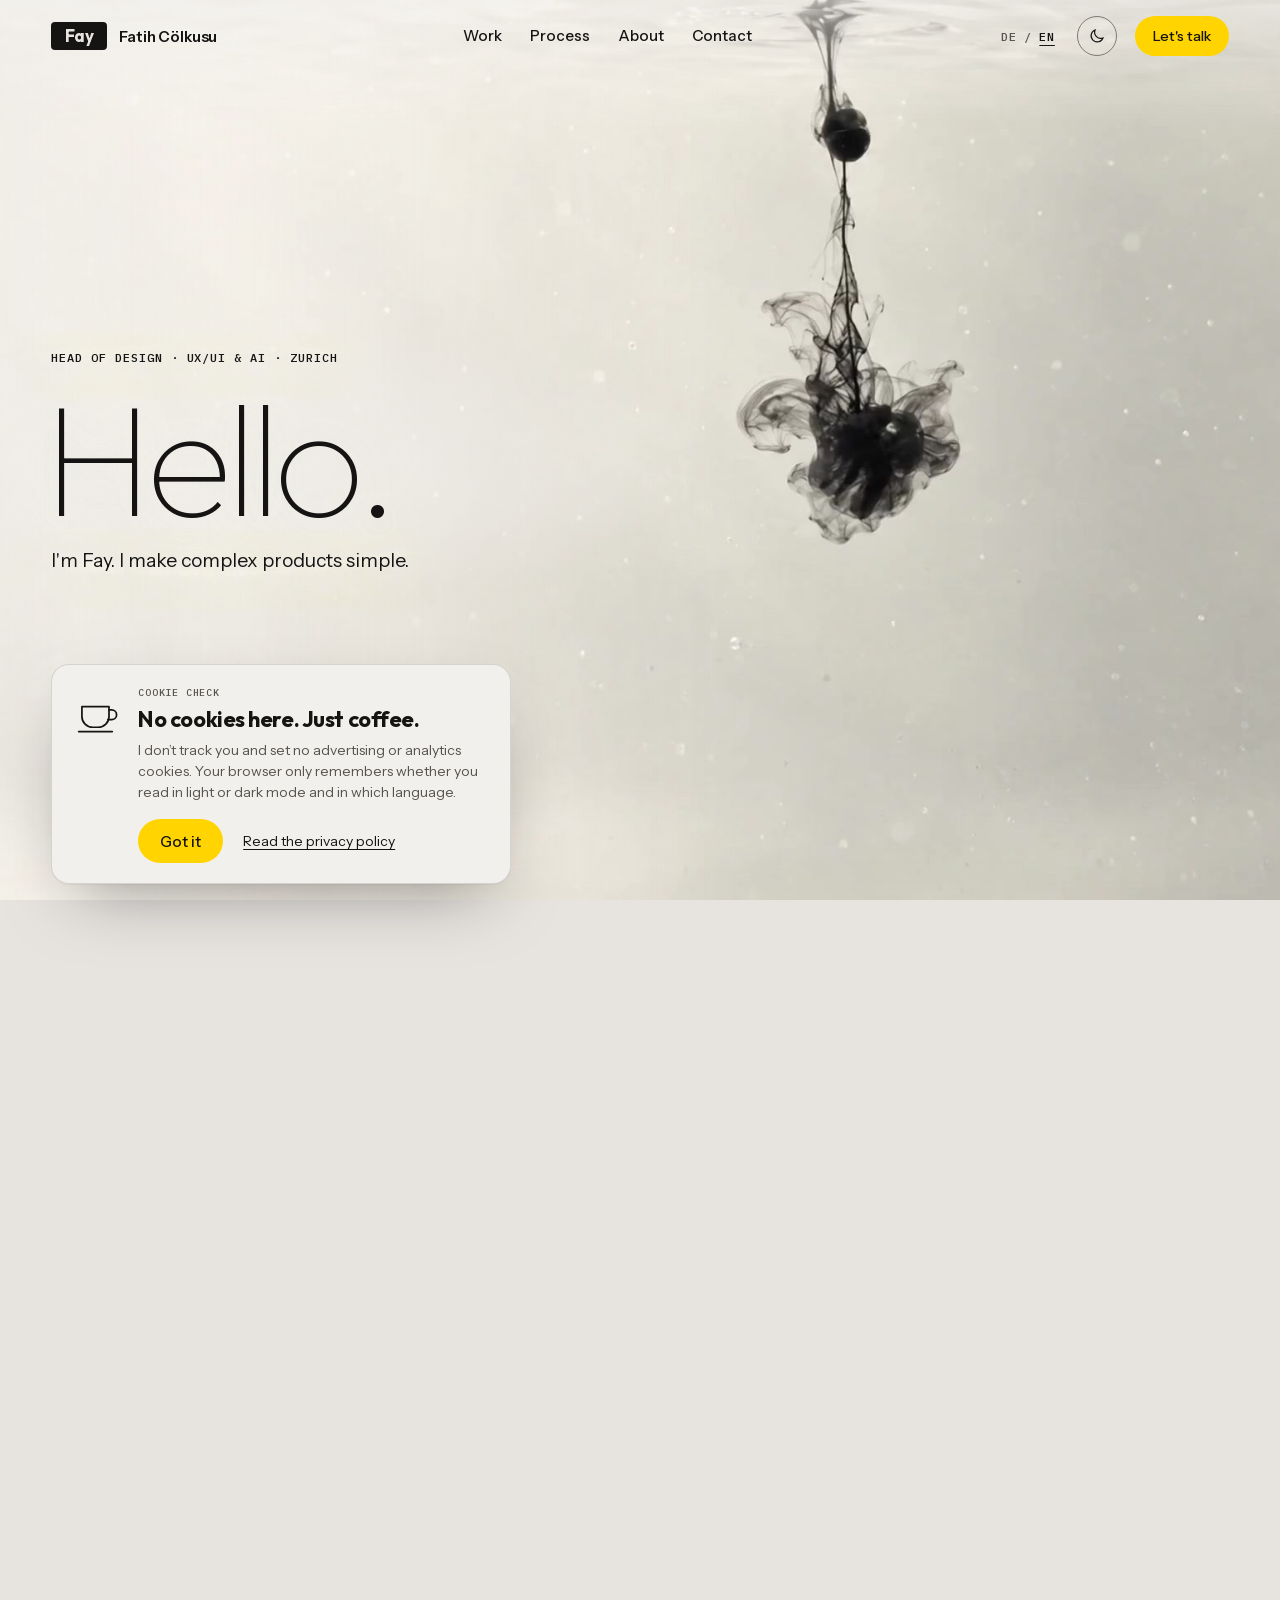
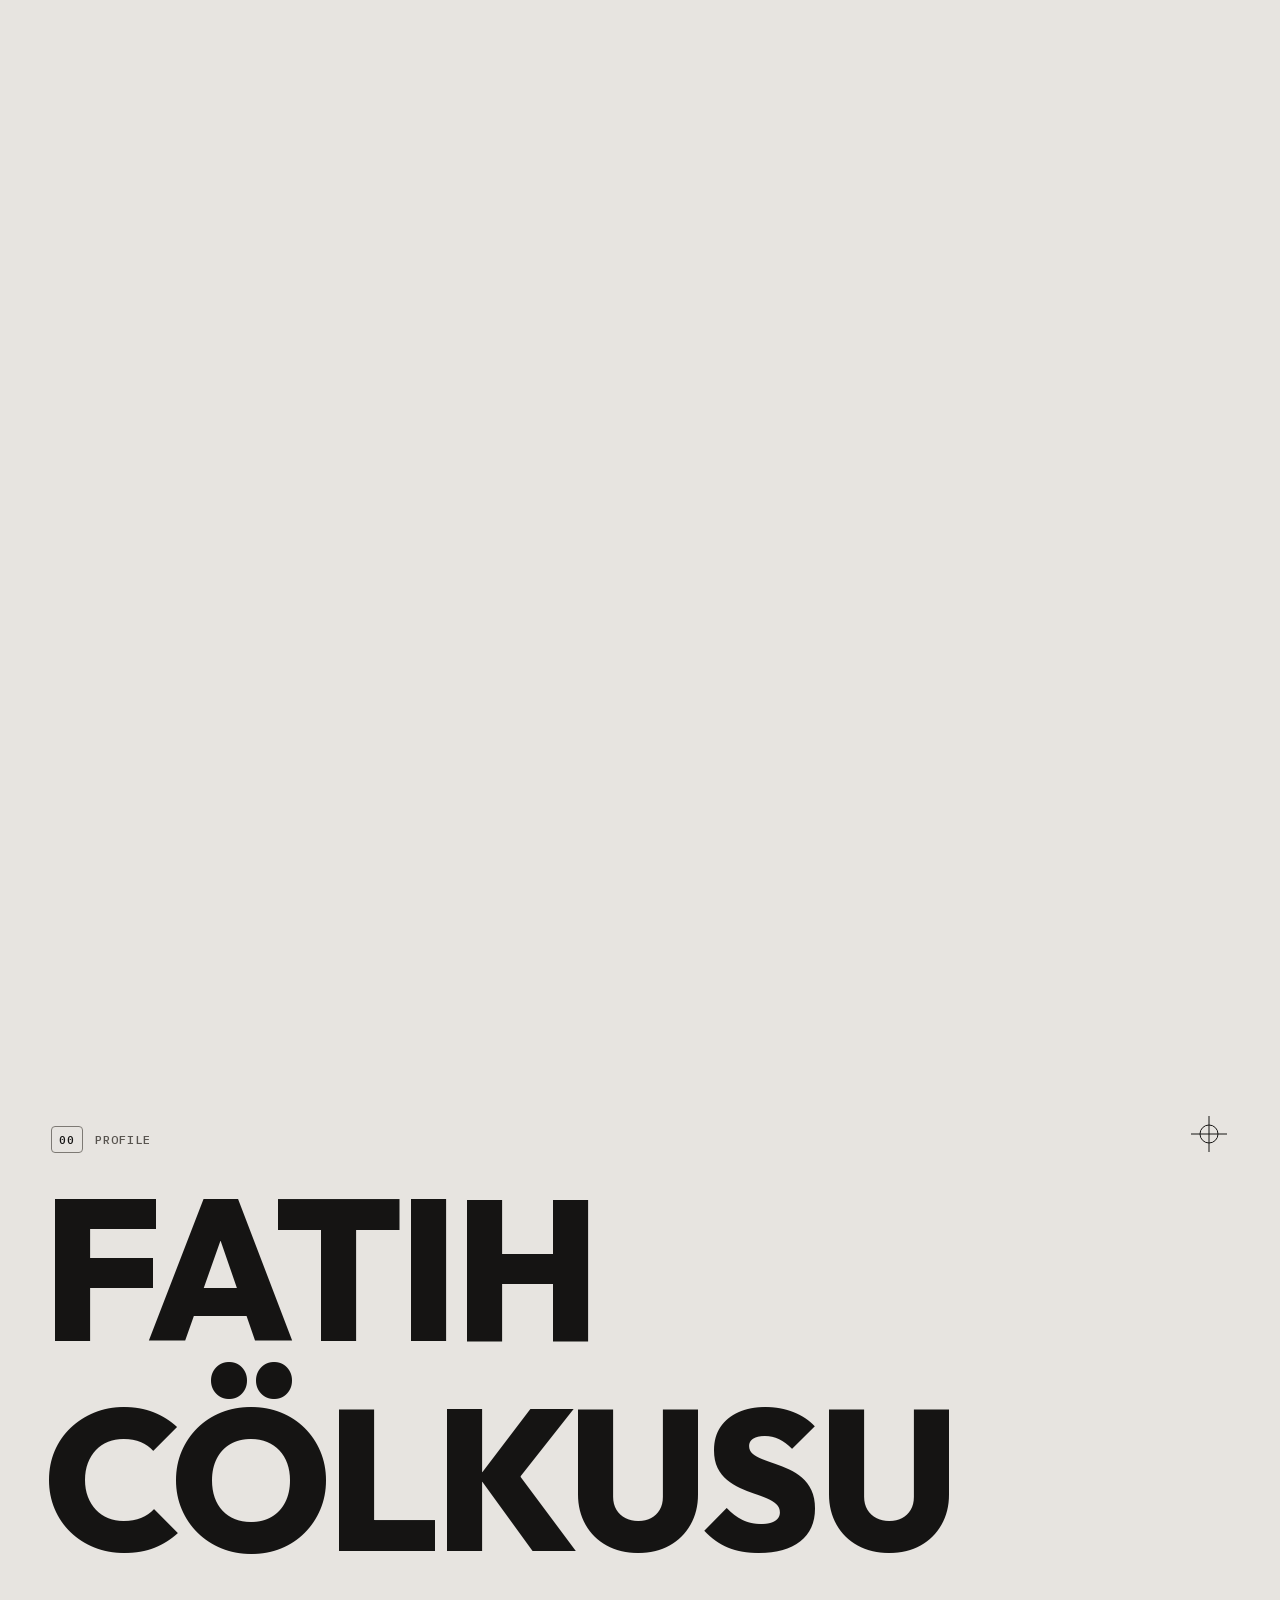
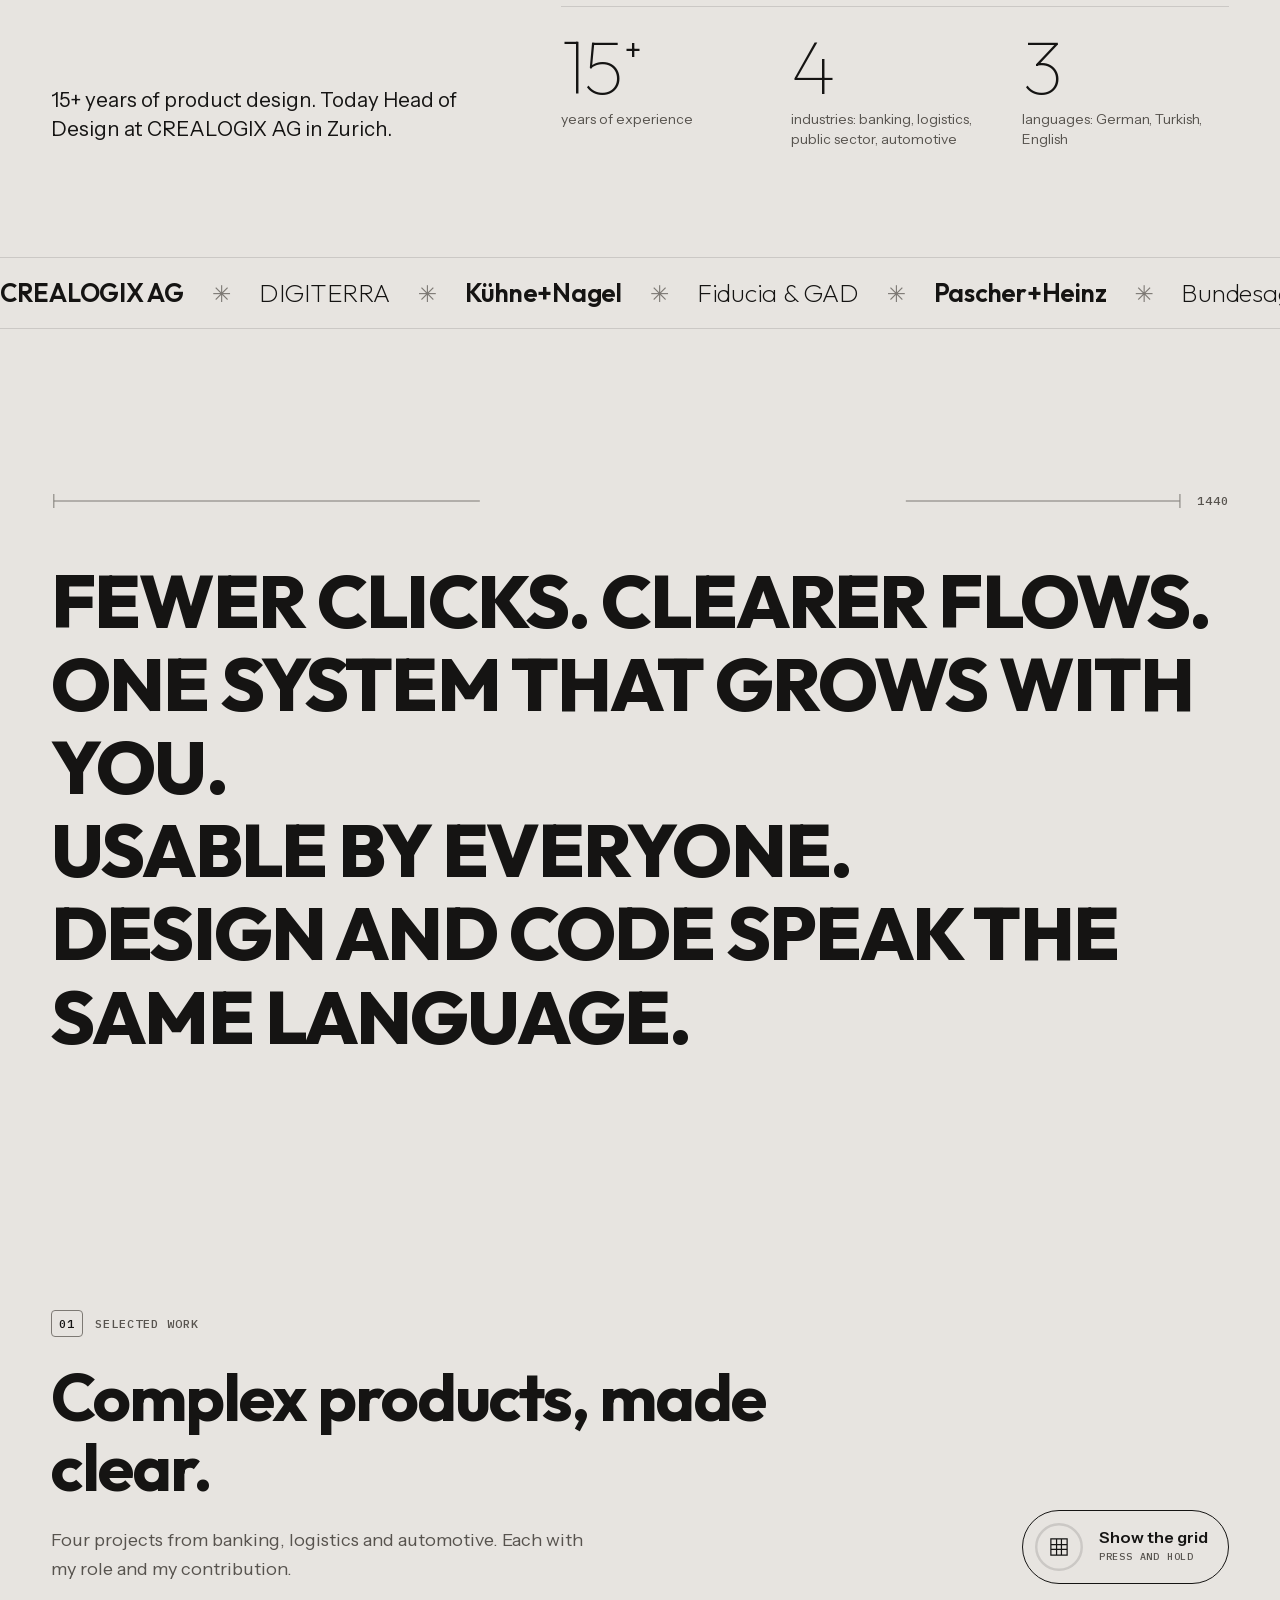
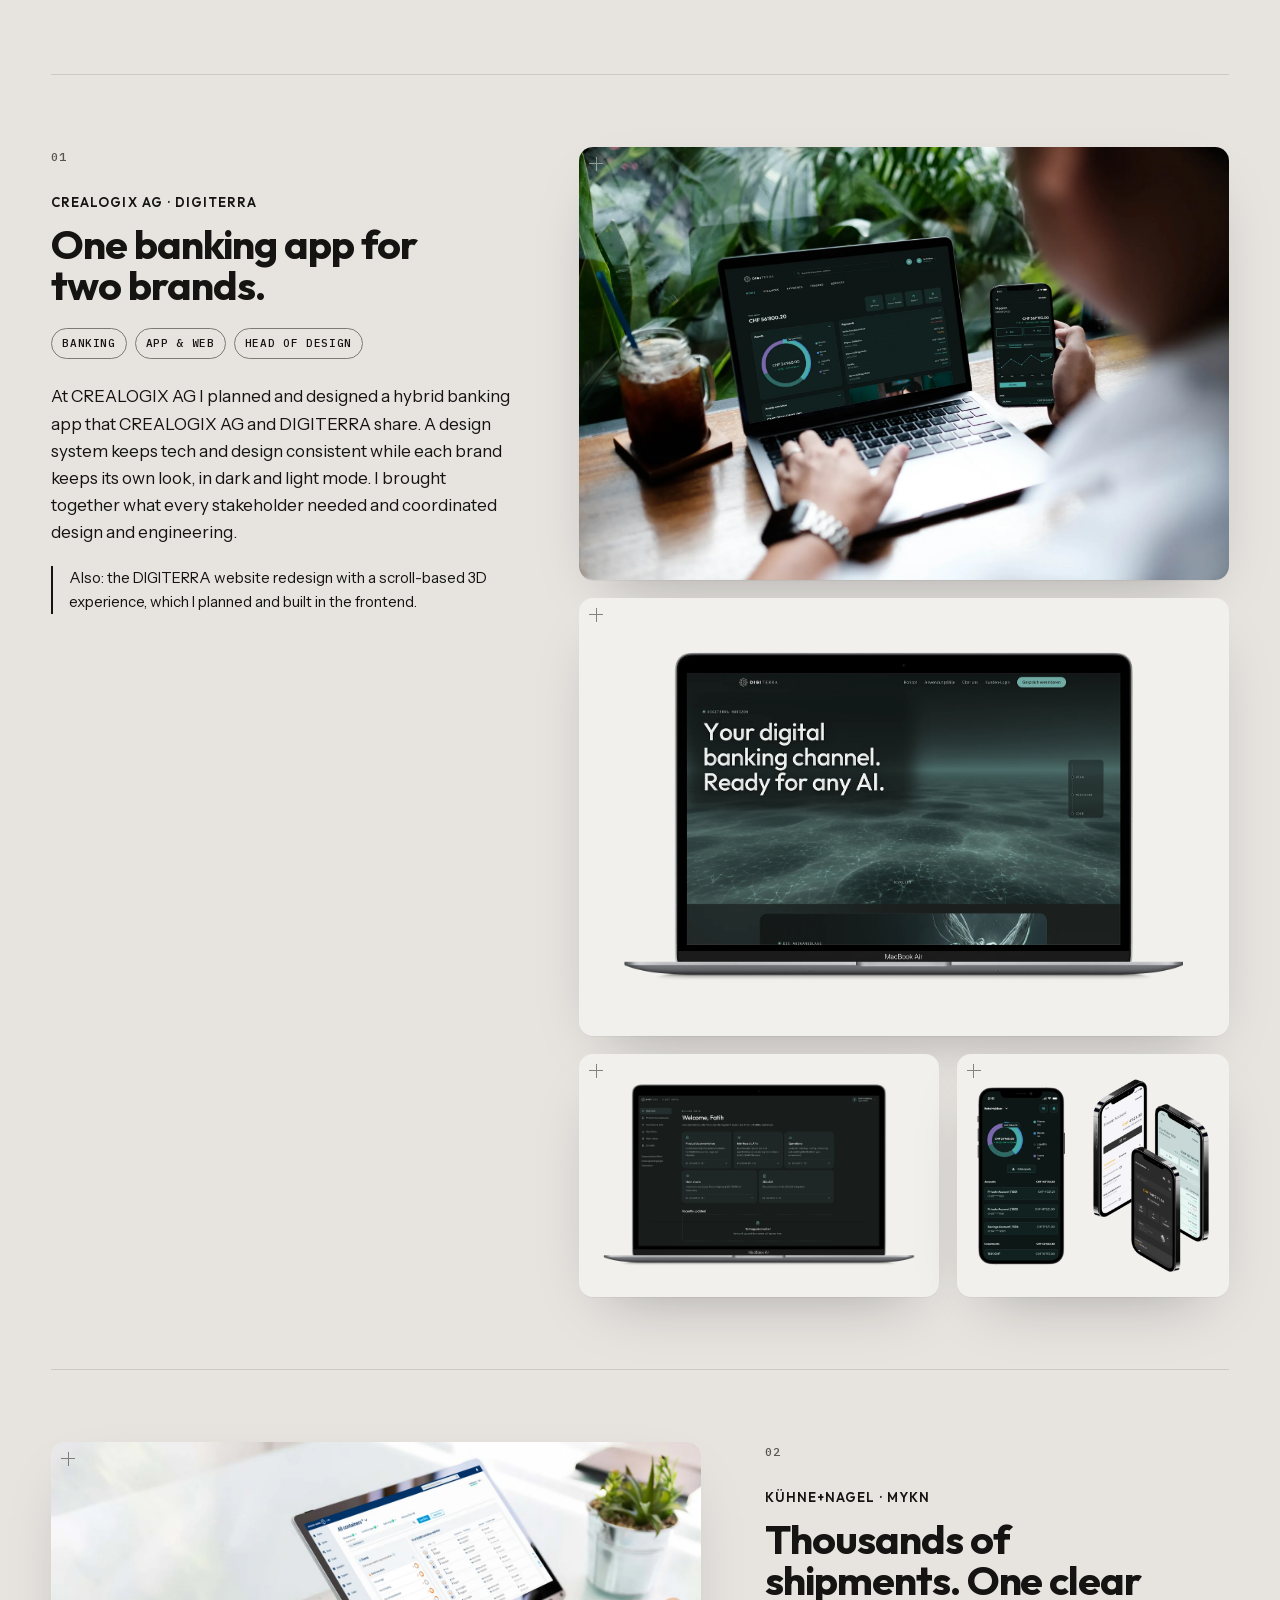
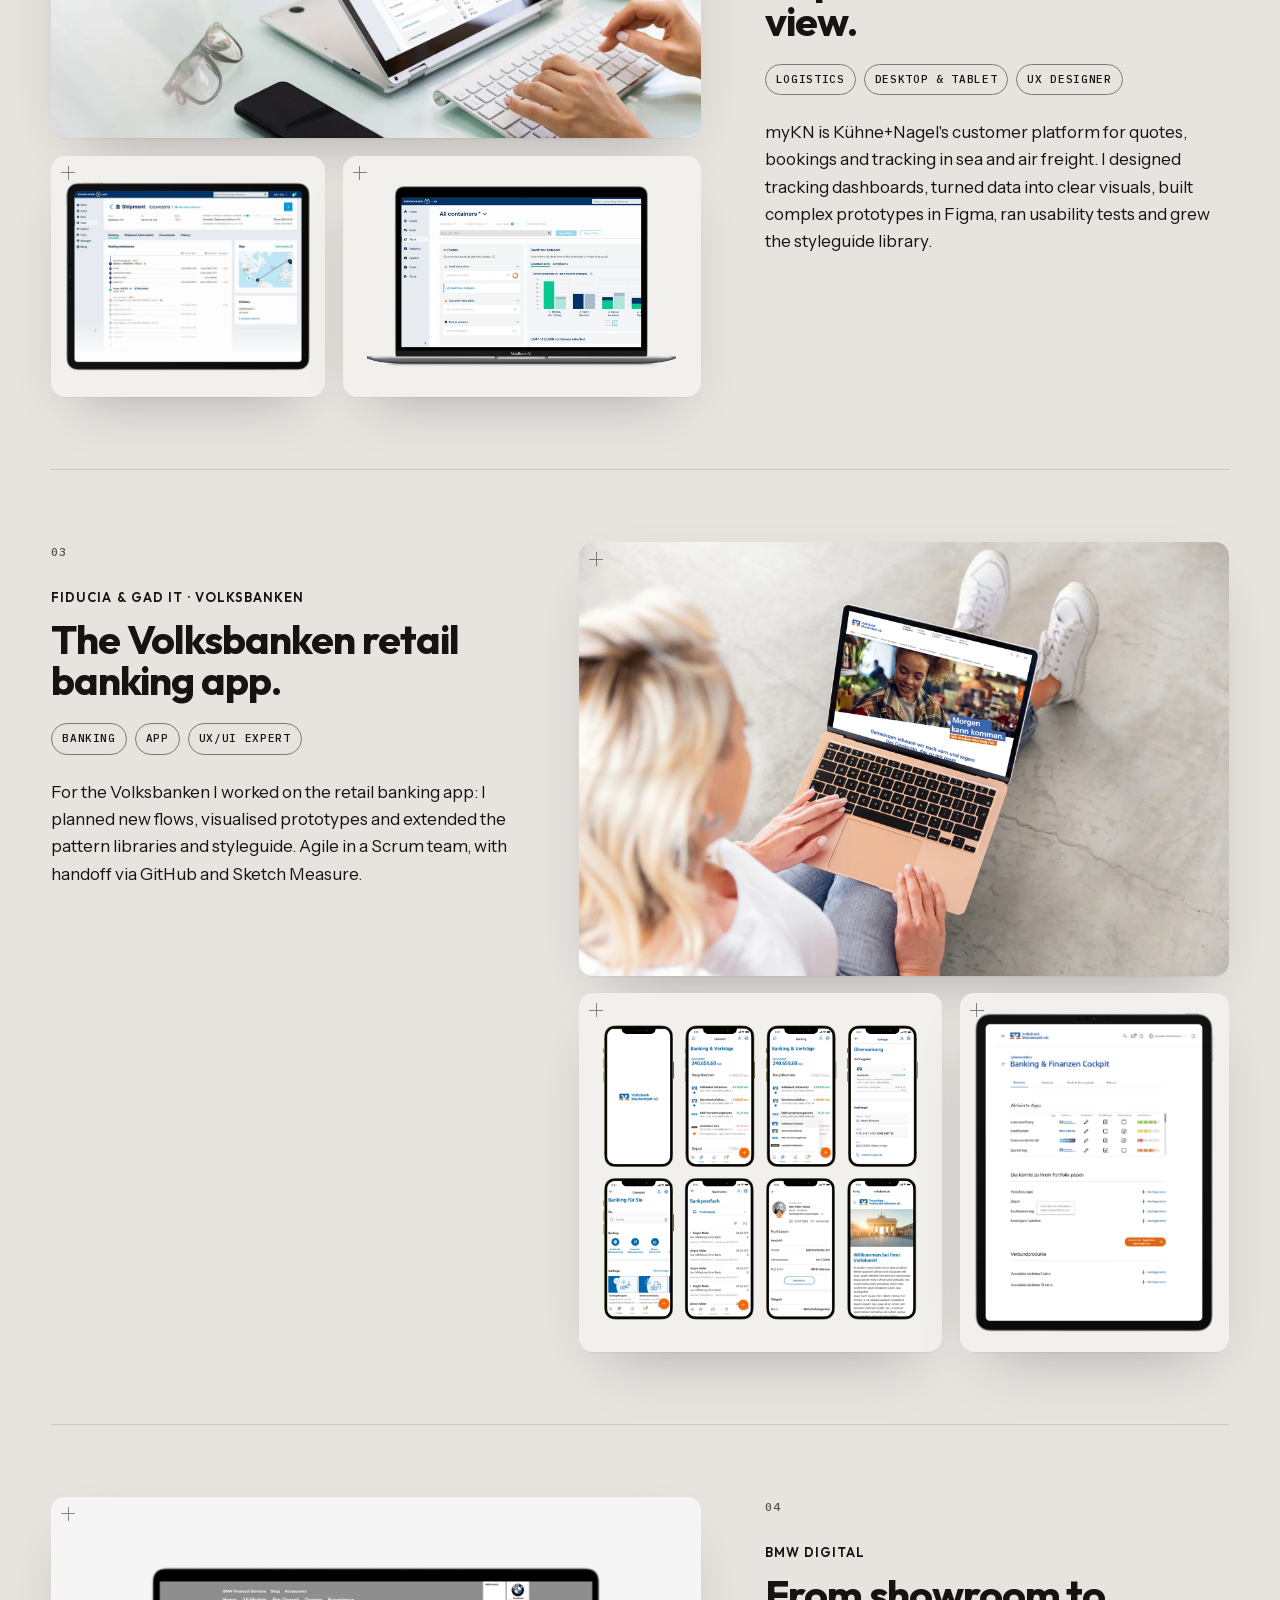
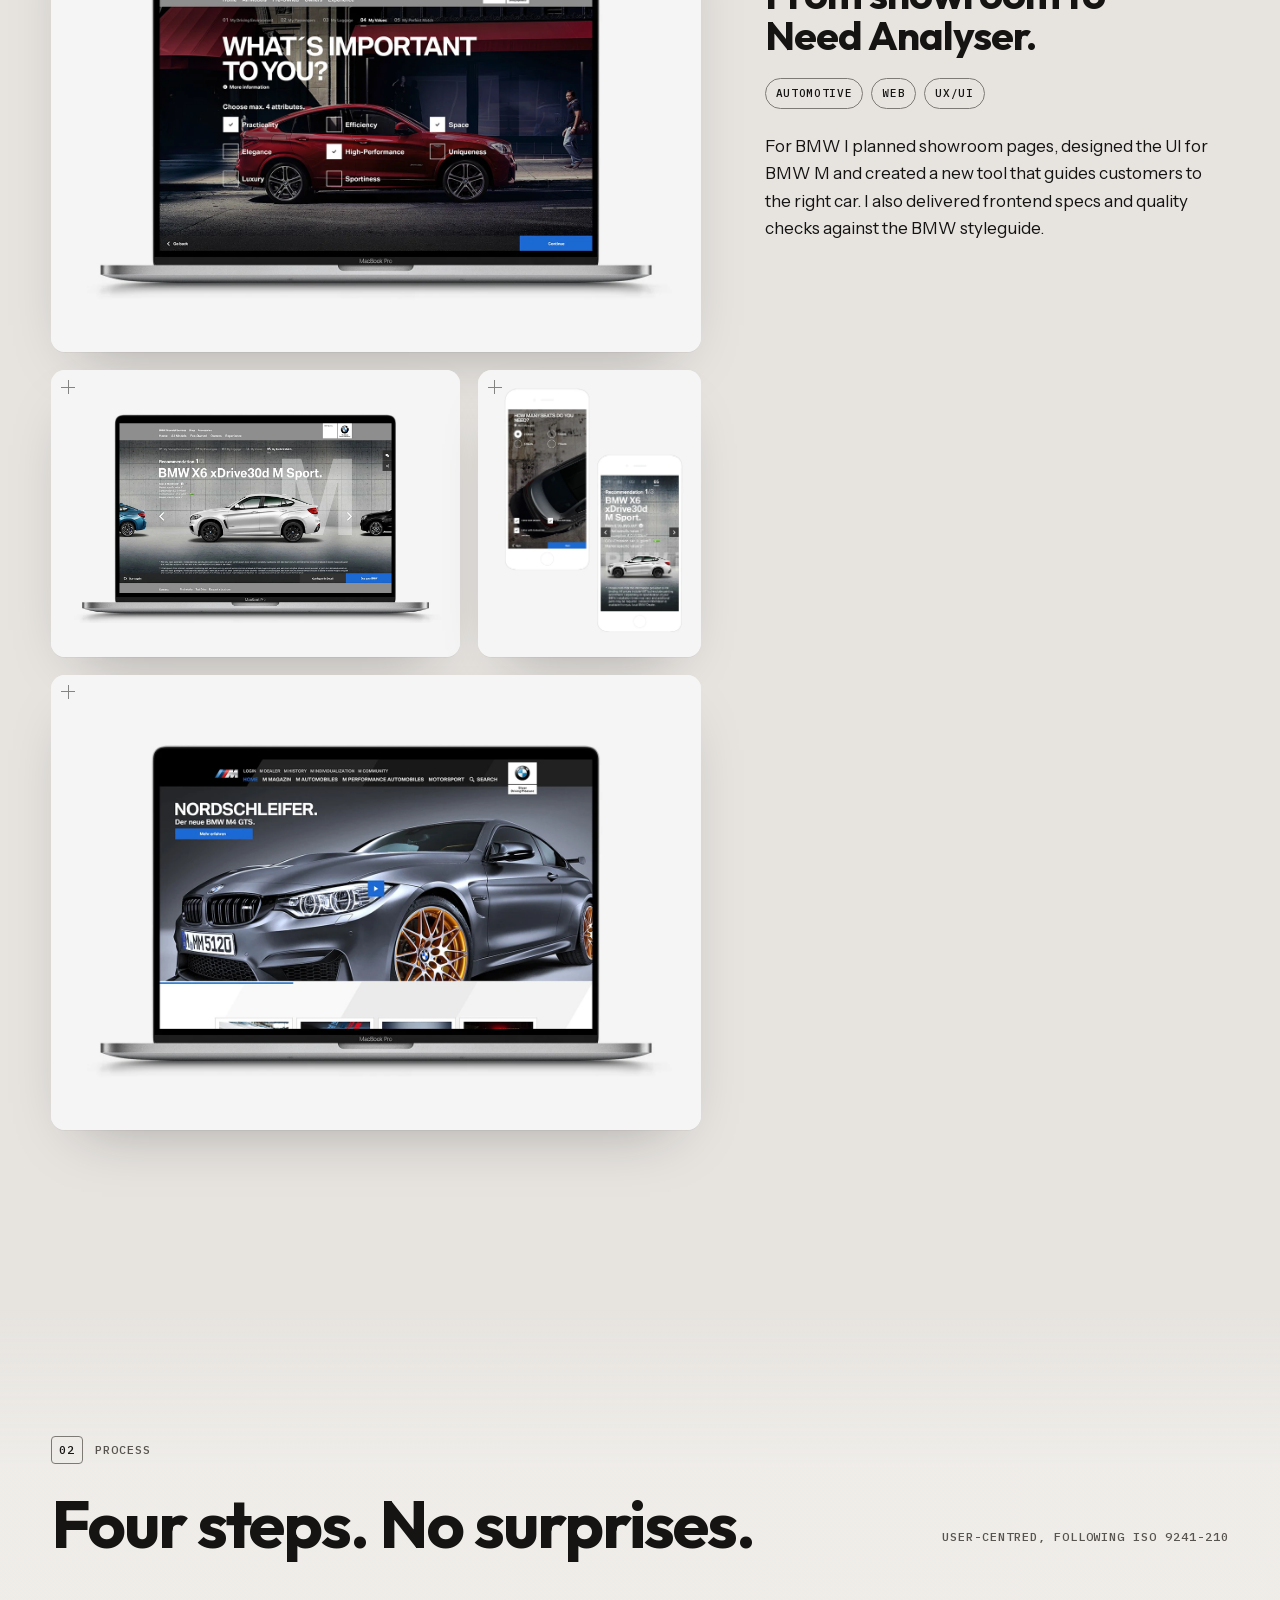
==== index.html @ d2b95b08 "Drop availability date from meta texts, add robots.txt and sitemap Co-Authored-By: Claude Opus 5.5 <" ====
<!doctype html>
<html lang="de" data-hero="tinte" data-bytes="8835289" data-bytes-m="5605607">
<head>
<meta charset="utf-8">
<meta name="viewport" content="width=device-width, initial-scale=1, viewport-fit=cover">
<title>Fatih Cölkusu · Head of Design, UX/UI &amp; Designsysteme, Zürich</title>
<meta name="description" content="Fatih Cölkusu, Head of Design aus Zürich. Über 15 Jahre UX/UI, Designsysteme und Barrierefreiheit für Banking, Logistik und öffentlichen Sektor.">
<meta name="theme-color" content="#E7E4E0">
<meta property="og:type" content="website">
<meta property="og:title" content="Fatih Cölkusu · Design, das man bauen kann">
<meta property="og:description" content="Head of Design aus Zürich. UX/UI, Designsysteme und saubere Übergaben an die Entwicklung.">
<meta property="og:image" content="https://www.faydesign.ch/assets/og-image.jpg">
<meta property="og:url" content="https://www.faydesign.ch/">
<link rel="canonical" href="https://www.faydesign.ch/">
<link rel="icon" href="data:image/svg+xml,%3Csvg xmlns='http://www.w3.org/2000/svg' viewBox='0 0 64 64'%3E%3Crect width='64' height='64' rx='12' fill='%23151413'/%3E%3Ctext x='32' y='42' font-family='Arial,Helvetica,sans-serif' font-weight='700' font-size='26' text-anchor='middle' fill='%23E7E4E0'%3EFay%3C/text%3E%3C/svg%3E">
<!-- fonts are self-hosted: no request to Google or any other third party -->
<link rel="preload" href="assets/fonts/outfit-var-latin.woff2" as="font" type="font/woff2" crossorigin>
<link rel="preload" href="assets/fonts/instrument-sans-var-latin.woff2" as="font" type="font/woff2" crossorigin>
<link rel="stylesheet" href="assets/css/fonts.css?v=20261008b">
<script>(function(){var d=document.documentElement,t=null;d.classList.add('js');try{t=localStorage.getItem('theme')}catch(e){}if(t!=='dark'&&t!=='light'){t=window.matchMedia&&matchMedia('(prefers-color-scheme: dark)').matches?'dark':'light'}d.setAttribute('data-theme',t)})()</script>
<link rel="stylesheet" href="assets/css/site.css?v=20261008b">
</head>
<body>
<a class="skip" href="#main" data-i18n="skip">Zum Inhalt springen</a>

<!-- the one environment: canvas, grid, drifting light, grain -->
<div class="env" aria-hidden="true">
  <div class="env-light"></div>
  <div class="env-grid"></div>
  <div class="env-grain"></div>
</div>

<header class="nav" id="nav">
  <a class="brand" href="#top" aria-label="Fatih Cölkusu, zum Anfang">
    <svg class="brand-mark" viewBox="0 0 56 28" aria-hidden="true"><rect width="56" height="28" rx="4"/><text x="28" y="20" text-anchor="middle">Fay</text></svg>
    <span class="brand-name">Fatih Cölkusu</span>
  </a>
  <nav class="nav-links" aria-label="Hauptnavigation" data-i18n-attr="aria-label:navLabel">
    <a href="#work" data-i18n="navWork">Arbeiten</a>
    <a href="#process" data-i18n="navProcess">Arbeitsweise</a>
    <a href="#about" data-i18n="navAbout">Über mich</a>
    <a href="#contact" data-i18n="navContact">Kontakt</a>
  </nav>
  <div class="nav-right">
    <div class="lang" role="group" aria-label="Sprache" data-i18n-attr="aria-label:langLabel">
      <button type="button" class="lang-btn" data-lang="de" aria-pressed="true">DE</button>
      <span aria-hidden="true">/</span>
      <button type="button" class="lang-btn" data-lang="en" aria-pressed="false">EN</button>
    </div>
    <button type="button" class="theme-btn" aria-pressed="false" aria-label="Dunkelmodus einschalten"><svg class="i-moon" viewBox="0 0 24 24" aria-hidden="true"><path d="M20 14.6A8.2 8.2 0 0 1 9.4 4a8.2 8.2 0 1 0 10.6 10.6z"/></svg><svg class="i-sun" viewBox="0 0 24 24" aria-hidden="true"><circle cx="12" cy="12" r="4.2"/><path d="M12 2.5v2.2M12 19.3v2.2M2.5 12h2.2M19.3 12h2.2M5.3 5.3l1.6 1.6M17.1 17.1l1.6 1.6M5.3 18.7l1.6-1.6M17.1 6.9l1.6-1.6"/></svg></button>
    <a class="btn btn-accent nav-cta" href="#contact" data-i18n="ctaTalk">Gespräch anfragen</a>
    <button type="button" class="menu-btn" aria-expanded="false" aria-controls="menu" aria-label="Menü öffnen" data-i18n-attr="aria-label:menuOpen"><span></span><span></span></button>
  </div>
</header>

<div class="menu" id="menu" hidden>
  <nav aria-label="Mobile Navigation">
    <a href="#work" data-i18n="navWork">Arbeiten</a>
    <a href="#process" data-i18n="navProcess">Arbeitsweise</a>
    <a href="#about" data-i18n="navAbout">Über mich</a>
    <a href="#contact" data-i18n="navContact">Kontakt</a>
  </nav>
</div>

<main id="main" tabindex="-1">

<!-- ============ HERO: the scroll journey ============ -->
<section class="hero" id="top" aria-label="Einleitung" data-i18n-attr="aria-label:heroLabel">
  <div class="stage" id="stage">
    <div class="poster" aria-hidden="true"></div>
    <video id="hero-video" muted playsinline preload="none" aria-hidden="true" tabindex="-1"></video>
    <div class="scrim-base" aria-hidden="true"></div>
    <div class="stage-fade" aria-hidden="true"></div>

    <div class="band b1" data-a="0" data-b="0.16" data-fx="focus">
      <p class="kicker mono" data-i18n="h1k">Head of Design · UX/UI &amp; KI · Zürich</p>
      <p class="hl hl-hello" data-split="focus" data-i18n="h1t">Hoi.</p>
      <p class="sub" data-split="rise" data-i18n="h1s">Ich bin Fay. Ich mache komplexe Produkte einfach.</p>
    </div>

    <div class="band b2" data-a="0.20" data-b="0.37" data-fx="drift">
      <p class="hl hl-caps" data-split="drift" data-i18n="t2t">Jede Idee beginnt mit einem Strich.</p>
      <p class="triplet" data-split="layers-lines" data-i18n="t2s">Skizze. Struktur. System.</p>
    </div>

    <div class="band b3" data-a="0.41" data-b="0.57" data-fx="scatter">
      <p class="hl hl-wide" data-split="scatter" data-i18n="t3t">Ich gebe ihr Form, bis alles klar ist.</p>
    </div>

    <div class="band b4" data-a="0.61" data-b="0.77" data-fx="punch">
      <p class="hl hl-caps hl-stack" data-split="punch" data-i18n="h4t">Banking. Logistik. Automotive. Öffentlicher Sektor.</p>
      <p class="sub sub-small" data-split="rise" data-i18n="h4s">Für CREALOGIX&nbsp;AG &amp; DIGITERRA, Kühne+Nagel, BMW&nbsp;Digital, Mercedes-Benz und die Fiducia&nbsp;&amp;&nbsp;GAD.</p>
    </div>

    <div class="band b5" data-a="0.82" data-b="1" data-fx="settle" data-ramp="0.06">
      <p class="hl hl-settle" data-split="settle" data-i18n="h5t">Vom ersten Strich bis in den Code.</p>
      <p class="sub settle-sub" data-i18n="h5s">Ich gestalte Designsysteme und Interfaces und baue Frontends selbst.</p>
      <div class="cta-row settle-cta">
        <a class="btn btn-ghost" href="#work" data-i18n="ctaWork">Arbeiten ansehen</a>
        <a class="btn btn-accent" href="#contact" data-i18n="ctaTalk">Gespräch anfragen</a>
      </div>
    </div>

    <img class="settle-portrait" src="assets/portrait.webp" width="1200" height="1500" alt="" aria-hidden="true" decoding="async">

    <div class="hud chip mono" aria-hidden="true">
      <span class="hud-label" data-i18n="hudDepth">Tiefe</span>
      <span class="hud-num" id="hud-num">01</span><span class="hud-of">/ 05</span>
      <span class="hud-ticks"><i></i><i></i><i></i><i></i><i></i></span>
    </div>

    <div class="loader" aria-hidden="true">
      <svg class="ring" viewBox="0 0 48 48"><circle cx="24" cy="24" r="20" class="ring-track"/><circle cx="24" cy="24" r="20" class="ring-fill"/></svg>
      <span class="loader-label mono" data-i18n="scroll">Scrollen</span>
    </div>
  </div>

  <!-- static hero: landscape phones, reduced motion -->
  <div class="hero-static">
    <img class="hs-portrait" src="assets/portrait.webp" width="1200" height="1500" alt="" aria-hidden="true" loading="lazy" decoding="async">
    <div class="hs-inner">
      <p class="kicker mono" data-i18n="h1k">Head of Design · UX/UI &amp; KI · Zürich</p>
      <p class="hs-title"><span class="hs-hello" data-i18n="hsHello">Hoi.</span> <span data-i18n="hsName">Ich bin Fay.</span></p>
      <p class="sub" data-i18n="hsSub">Ich mache komplexe Produkte einfach. Und baubar.</p>
      <div class="cta-row">
        <a class="btn btn-ghost" href="#work" data-i18n="ctaWork">Arbeiten ansehen</a>
        <a class="btn btn-accent" href="#contact" data-i18n="ctaTalk">Gespräch anfragen</a>
      </div>
    </div>
  </div>
</section>

<!-- ============ S1 INTRO ============ -->
<section class="intro" id="intro" aria-labelledby="intro-name">
  <div class="wrap intro-wrap">
    <p class="label mono reveal"><span class="label-idx">00</span><span data-i18n="introLabel">Profil</span></p>
    <h1 class="name" id="intro-name"><span class="name-line">FATIH</span><span class="name-line">CÖLKUSU</span></h1>
    <div class="intro-row">
      <p class="intro-lede reveal" data-i18n="introLede">15+ Jahre Produktdesign. Heute Head of Design bei der CREALOGIX&nbsp;AG in Zürich.</p>
      <dl class="stats">
        <div class="stat reveal"><dt><span class="count" data-to="15">15</span><span class="stat-plus">+</span></dt><dd data-i18n="stat1">Jahre Erfahrung</dd></div>
        <div class="stat reveal"><dt><span class="count" data-to="4">4</span></dt><dd data-i18n="stat2">Branchen: Banking, Logistik, öffentlicher Sektor, Automotive</dd></div>
        <div class="stat reveal"><dt><span class="count" data-to="3">3</span></dt><dd data-i18n="stat3">Sprachen: Deutsch, Türkisch, Englisch</dd></div>
      </dl>
    </div>
    <svg class="reg reg-spin intro-reg" viewBox="0 0 40 40" aria-hidden="true"><circle cx="20" cy="20" r="9"/><path d="M20 2v36M2 20h36"/></svg>
  </div>
</section>

<!-- ============ S2 MARQUEE ============ -->
<div class="marquee" aria-label="Marken und Kunden" data-i18n-attr="aria-label:marqueeLabel">
  <div class="marquee-track" aria-hidden="true"></div>
  <p class="sr" data-i18n="marqueeSr">CREALOGIX AG, DIGITERRA, Kühne+Nagel, Fiducia &amp; GAD, Pascher+Heinz, Bundesagentur für Arbeit, Capgemini, BMW, Mercedes-Benz, antoni, Weleda</p>
</div>

<!-- ============ S3 STATEMENT ============ -->
<section class="statement" id="statement" aria-label="Haltung" data-i18n-attr="aria-label:statementLabel">
  <div class="wrap">
    <div class="dim reveal" aria-hidden="true"><svg viewBox="0 0 400 20" preserveAspectRatio="none"><path class="dim-line" d="M1 10H399M1 3v14M399 3v14"/></svg><span class="mono">1440</span></div>
    <p class="statement-text" data-i18n="statement" data-words>WENIGER KLICKS. KLARERE ABLÄUFE.<br>EIN SYSTEM, DAS MITWÄCHST.<br>FÜR ALLE NUTZBAR.<br>DESIGN UND CODE SPRECHEN DIESELBE SPRACHE.</p>
  </div>
</section>

<!-- ============ S4 WORK ============ -->
<section class="work" id="work" aria-labelledby="work-title">
  <div class="wrap">
    <header class="work-head">
      <div>
        <p class="label mono reveal"><span class="label-idx">01</span><span data-i18n="workLabel">Ausgewählte Arbeiten</span></p>
        <h2 class="h2 reveal-lines" id="work-title" data-i18n="workTitle">Komplexe Produkte, klar gemacht.</h2>
        <p class="work-intro reveal" data-i18n="workIntro">Vier Projekte aus Banking, Logistik und Automotive. Jeweils mit meiner Rolle und meinem Beitrag.</p>
      </div>
      <button type="button" class="hold" id="hold" aria-pressed="false">
        <svg class="hold-ring" viewBox="0 0 64 64" aria-hidden="true"><circle cx="32" cy="32" r="28" class="hold-track"/><circle cx="32" cy="32" r="28" class="hold-fill"/><path class="hold-icon" d="M22 22h20v20H22zM29 22v20M35 22v20M22 29h20M22 35h20"/></svg>
        <span class="hold-text"><span class="hold-title" data-i18n="holdTitle">Raster zeigen</span><span class="hold-hint mono" data-i18n="holdHint">Gedrückt halten</span></span>
      </button>
    </header>

    <!-- 01 DIGITERRA -->
    <article class="project p-dt" id="p-digiterra">
      <div class="p-meta">
        <p class="p-num mono">01</p>
        <p class="p-client">CREALOGIX AG · DIGITERRA</p>
        <h3 class="p-title" data-i18n="p1Title">Eine Banking-App für zwei Marken.</h3>
        <ul class="tags mono"><li>Banking</li><li data-i18n="tagAppWeb">App &amp; Web</li><li>Head of Design</li></ul>
        <p class="p-text" data-i18n="p1Text">Bei der CREALOGIX&nbsp;AG habe ich eine hybride Banking-App konzipiert und gestaltet, die von der CREALOGIX&nbsp;AG und DIGITERRA gemeinsam genutzt wird. Ein Designsystem hält Technik und Gestaltung konsistent und lässt jeder Marke trotzdem ihren eigenen Auftritt, mit Dark und Light Mode. Ich habe die Anforderungen aller Beteiligten zusammengeführt und die Zusammenarbeit von Design und Entwicklung koordiniert.</p>
        <p class="p-extra" data-i18n="p1Extra">Außerdem: das Redesign der DIGITERRA-Website mit scrollbasiertem 3D-Erlebnis, von mir konzipiert und im Frontend umgesetzt.</p>
      </div>
      <div class="p-media">
        <figure class="m m-wide m-photo" data-gl="Hero / Banking">
          <img src="assets/work/dt-hero.webp" width="2000" height="1334" alt="DIGITERRA Banking auf MacBook und Smartphone: Vermögensübersicht und Wertschriftendetail im Dark Mode" data-i18n-attr="alt:altDtHero" loading="lazy" decoding="async">
        </figure>
        <figure class="m m-wide m-device" data-gl="Web / Horizon">
          <img src="assets/work/dt-web.webp" width="1527" height="906" alt="DIGITERRA Website mit dem Horizon-Hero „Your digital banking channel. Ready for any AI.“ auf dem MacBook" data-i18n-attr="alt:altDtWeb" loading="lazy" decoding="async">
        </figure>
        <div class="m-row m-row-2">
          <figure class="m m-device" data-gl="Desktop / Client Portal"><img src="assets/work/dt-portal.webp" width="1527" height="908" alt="DIGITERRA Client Portal mit Dokumentation, Schnittstellen und Betrieb auf dem MacBook" data-i18n-attr="alt:altDtPortal" loading="lazy" decoding="async"></figure>
          <figure class="m m-device" data-gl="App / Hybrid"><img src="assets/work/dt-hybrid.webp" width="764" height="640" alt="Hybride DIGITERRA Banking-App auf vier Smartphones: Vermögensübersicht mit Konten, Privatkonto und Portfolio in Dark und Light Mode" data-i18n-attr="alt:altDtHybrid" loading="lazy" decoding="async"></figure>
        </div>
      </div>
    </article>

    <!-- 02 Kühne+Nagel -->
    <article class="project p-kn flip" id="p-kn">
      <div class="p-meta">
        <p class="p-num mono">02</p>
        <p class="p-client">Kühne+Nagel · myKN</p>
        <h3 class="p-title" data-i18n="p2Title">Tausende Sendungen. Ein klarer Blick.</h3>
        <ul class="tags mono"><li data-i18n="tagLogistics">Logistik</li><li data-i18n="tagDeskTab">Desktop &amp; Tablet</li><li>UX Designer</li></ul>
        <p class="p-text" data-i18n="p2Text">myKN ist die Kundenplattform von Kühne+Nagel für Angebote, Buchungen und Sendungsverfolgung in See- und Luftfracht. Ich habe Tracking-Dashboards gestaltet, Daten visuell aufbereitet, komplexe Prototypen in Figma gebaut, Usability Tests durchgeführt und die Styleguide-Library weiterentwickelt.</p>
      </div>
      <div class="p-media">
        <figure class="m m-wide m-photo" data-gl="Hero / myKN">
          <img src="assets/work/kn-hero.webp" width="1600" height="730" alt="myKN Container-Übersicht auf einem Convertible-Laptop am Arbeitsplatz" data-i18n-attr="alt:altKnHero" loading="lazy" decoding="async">
        </figure>
        <div class="m-row m-row-2">
          <figure class="m m-device" data-gl="Tablet / Shipment"><img src="assets/work/kn-ipad.webp" width="1200" height="928" alt="myKN Sendungsdetail mit Routing-Meilensteinen und Karte auf dem iPad" data-i18n-attr="alt:altKnShip" loading="lazy" decoding="async"></figure>
          <figure class="m m-device" data-gl="Desktop / Containers"><img src="assets/work/kn-track.webp" width="1200" height="712" alt="myKN Container-Übersicht mit Dwell-Time-Hotspots auf dem MacBook" data-i18n-attr="alt:altKnTrack" loading="lazy" decoding="async"></figure>
        </div>
      </div>
    </article>

    <!-- 03 Volksbanken -->
    <article class="project p-vb" id="p-vb">
      <div class="p-meta">
        <p class="p-num mono">03</p>
        <p class="p-client">Fiducia &amp; GAD IT · Volksbanken</p>
        <h3 class="p-title" data-i18n="p3Title">Die Privatkunden-App der Volksbanken.</h3>
        <ul class="tags mono"><li>Banking</li><li>App</li><li data-i18n="tagUxExpert">UX/UI Experte</li></ul>
        <p class="p-text" data-i18n="p3Text">Für die Volksbanken habe ich an der Privatkunden-App gearbeitet: neue Abläufe konzipiert, Prototypen visualisiert und Pattern-Bibliotheken und Styleguide erweitert. Agil im Scrum-Team, Übergabe über GitHub und Sketch Measure.</p>
      </div>
      <div class="p-media">
        <figure class="m m-wide m-photo" data-gl="Hero / Website">
          <img src="assets/work/vb-hero.webp" width="2000" height="1334" alt="Volksbank Website mit dem Claim „Morgen kann kommen.“ auf einem MacBook" data-i18n-attr="alt:altVbHero" loading="lazy" decoding="async">
        </figure>
        <div class="m-row m-row-2">
          <figure class="m m-device" data-gl="App / Screens"><img src="assets/work/vb-app.webp" width="1014" height="954" alt="Acht Screens der Volksbank App: Startbildschirm, Banking &amp; Verträge, Kontoauswahl, Überweisung, Aufträge, Bankpostfach, Profildaten und Website" data-i18n-attr="alt:altVbApp" loading="lazy" decoding="async"></figure>
          <figure class="m m-device" data-gl="Tablet / Cockpit"><img src="assets/work/vb-cockpit.webp" width="1115" height="1477" alt="Banking &amp; Finanzen Cockpit auf dem iPad: aktivierte Apps mit Anbietern, Kundengruppen und Performance" data-i18n-attr="alt:altVbCockpit" loading="lazy" decoding="async"></figure>
        </div>
      </div>
    </article>

    <!-- 04 BMW -->
    <article class="project p-bmw flip" id="p-bmw">
      <div class="p-meta">
        <p class="p-num mono">04</p>
        <p class="p-client">BMW Digital</p>
        <h3 class="p-title" data-i18n="p4Title">Vom Showroom bis zum Need Analyser.</h3>
        <ul class="tags mono"><li>Automotive</li><li>Web</li><li>UX/UI</li></ul>
        <p class="p-text" data-i18n="p4Text">Für BMW habe ich Showroom-Seiten konzipiert, das UI für BMW M gestaltet und eine neue Anwendung entworfen, die Kunden zum passenden Fahrzeug führt. Dazu kamen Bemaßungen für das Frontend und die Qualitätssicherung nach BMW Styleguide.</p>
      </div>
      <div class="p-media">
        <figure class="m m-wide" data-gl="Step / My Values">
          <img src="assets/work/bmw-hero.webp" width="1500" height="1052" alt="BMW Need Analyser: Schritt „What’s important to you?“ mit Auswahl von Eigenschaften auf dem MacBook" data-i18n-attr="alt:altBmwHero" loading="lazy" decoding="async">
        </figure>
        <div class="m-row m-row-2">
          <figure class="m" data-gl="Result / Match"><img src="assets/work/bmw-x6.webp" width="1500" height="1052" alt="BMW Need Analyser: Fahrzeugempfehlung BMW X6 auf dem MacBook" data-i18n-attr="alt:altBmwX6" loading="lazy" decoding="async"></figure>
          <figure class="m" data-gl="Mobile / Wizard"><img src="assets/work/bmw-mobile.webp" width="928" height="1194" alt="BMW Need Analyser auf zwei Smartphones: Sitzplatzauswahl und Empfehlung" data-i18n-attr="alt:altBmwMob" loading="lazy" decoding="async"></figure>
        </div>
        <figure class="m m-wide" data-gl="UI / BMW M">
          <img src="assets/work/bmw-m.webp" width="1500" height="1052" alt="BMW M Website mit dem M4 GTS auf dem MacBook" data-i18n-attr="alt:altBmwM" loading="lazy" decoding="async">
        </figure>
      </div>
    </article>

  </div>
</section>

<!-- ============ S5 PROCESS ============ -->
<section class="process" id="process" aria-labelledby="process-title">
  <div class="wrap">
    <p class="label mono reveal"><span class="label-idx">02</span><span data-i18n="processLabel">Arbeitsweise</span></p>
    <div class="process-head">
      <h2 class="h2 reveal-lines" id="process-title" data-i18n="processTitle">Vier Schritte. Keine Überraschungen.</h2>
      <p class="process-iso mono reveal" data-i18n="processIso">Nutzerzentriert nach ISO 9241-210</p>
    </div>
    <div class="flow" aria-hidden="true"><svg viewBox="0 0 1000 20" preserveAspectRatio="none"><path class="flow-line" d="M0 10H1000"/><path class="flow-dash" d="M0 10H1000"/></svg></div>
    <ol class="steps">
      <li class="step reveal">
        <svg class="step-art draw" viewBox="0 0 120 120" aria-hidden="true"><circle cx="52" cy="52" r="30"/><path d="M74 74l26 26"/><path d="M40 52h24M52 40v24"/></svg>
        <p class="step-num mono">01</p>
        <h3 class="step-title" data-i18n="s1Title">Verstehen</h3>
        <p class="step-text" data-i18n="s1Text">Ich frage nach Zielen, Nutzern und Grenzen, bevor ich zeichne.</p>
      </li>
      <li class="step reveal">
        <svg class="step-art draw" viewBox="0 0 120 120" aria-hidden="true"><rect x="10" y="14" width="30" height="20" rx="3"/><rect x="80" y="14" width="30" height="20" rx="3"/><rect x="45" y="86" width="30" height="20" rx="3"/><path d="M40 24h40M25 34v26h70V34M60 60v26"/></svg>
        <p class="step-num mono">02</p>
        <h3 class="step-title" data-i18n="s2Title">Strukturieren</h3>
        <p class="step-text" data-i18n="s2Text">User Flows, Informationsarchitektur und Wireframes. Hier wird es einfach.</p>
      </li>
      <li class="step reveal">
        <svg class="step-art draw" viewBox="0 0 120 120" aria-hidden="true"><rect x="34" y="8" width="52" height="104" rx="9"/><path d="M50 16h20"/><rect x="42" y="28" width="36" height="22" rx="3"/><path d="M42 60h36M42 70h26M42 80h30"/><rect x="42" y="92" width="36" height="10" rx="5"/></svg>
        <p class="step-num mono">03</p>
        <h3 class="step-title" data-i18n="s3Title">Gestalten</h3>
        <p class="step-text" data-i18n="s3Text">UI und klickbare Prototypen in Figma, getestet mit echten Nutzern und barrierefrei nach WCAG 2.1 AA.</p>
      </li>
      <li class="step reveal">
        <svg class="step-art draw" viewBox="0 0 120 120" aria-hidden="true"><path d="M34 30L10 60l24 30M86 30l24 30-24 30"/><rect x="44" y="44" width="32" height="32" rx="4"/><path d="M44 56h32M56 44v32"/></svg>
        <p class="step-num mono">04</p>
        <h3 class="step-title" data-i18n="s4Title">Übergeben</h3>
        <p class="step-text" data-i18n="s4Text">Komponenten, Design Tokens und Specs, die die Entwicklung versteht. Frontends baue ich auch selbst.</p>
      </li>
    </ol>
  </div>
</section>

<!-- ============ S6 SERVICES ============ -->
<section class="services" id="services" aria-labelledby="services-title">
  <div class="wrap">
    <div class="services-head">
      <p class="label mono reveal"><span class="label-idx">03</span><span data-i18n="servicesLabel">Leistungen</span></p>
      <h2 class="h2 reveal-lines" id="services-title" data-i18n="servicesTitle">Was ich mitbringe.</h2>
    </div>
    <ul class="svc-list">
      <li class="svc reveal"><span class="svc-num mono">01</span><h3 class="svc-name">UX/UI Design</h3><p class="svc-text" data-i18n="sv1">Apps und Plattformen für Web, iOS und Android.</p></li>
      <li class="svc reveal"><span class="svc-num mono">02</span><h3 class="svc-name" data-i18n="sv2n">Designsysteme</h3><p class="svc-text" data-i18n="sv2">Komponenten, Tokens und Doku, die mit dem Produkt wachsen.</p></li>
      <li class="svc reveal"><span class="svc-num mono">03</span><h3 class="svc-name">Prototyping &amp; Usability Tests</h3><p class="svc-text" data-i18n="sv3">Klickbare Prototypen in Figma und Tests, die echte Antworten liefern.</p></li>
      <li class="svc reveal"><span class="svc-num mono">04</span><h3 class="svc-name" data-i18n="sv4n">Barrierefreiheit</h3><p class="svc-text" data-i18n="sv4">WCAG 2.1 AA, BITV 2.0 und WAI-ARIA, von Anfang an mitgedacht.</p></li>
      <li class="svc reveal"><span class="svc-num mono">05</span><h3 class="svc-name" data-i18n="sv5n">KI &amp; Frontend</h3><p class="svc-text" data-i18n="sv5">Frontends mit Cursor und Claude, Design Tokens und Komponenten-Bibliotheken.</p></li>
      <li class="svc reveal"><span class="svc-num mono">06</span><h3 class="svc-name">Art Direction</h3><p class="svc-text" data-i18n="sv6">Kampagnen und Content für Marken wie Mercedes-Benz und BMW.</p></li>
    </ul>
  </div>
</section>

<!-- ============ S7 QUOTES ============ -->
<section class="quotes" id="quotes" aria-labelledby="quotes-title">
  <div class="quotes-sticky">
    <div class="wrap quotes-inner">
      <p class="label mono"><span class="label-idx">04</span><span id="quotes-title" data-i18n="quotesLabel">Was die CREALOGIX AG sagt</span></p>
      <div class="q-mark" aria-hidden="true">“</div>
      <div class="q-stack">
        <blockquote class="q" data-q="0"><p data-i18n="q1">Sein Engagement übertrifft unsere Erwartungen.</p></blockquote>
        <blockquote class="q" data-q="1"><p data-i18n="q2">Er setzt erworbenes Wissen vorbildlich in die Praxis um und findet sich in neuen Aufgaben schnell zurecht.</p></blockquote>
        <blockquote class="q" data-q="2"><p data-i18n="q3">Mit seiner äusserst zuverlässigen und genauen Arbeitsweise sind wir vollumfänglich zufrieden.</p></blockquote>
      </div>
      <p class="q-src mono" data-i18n="qSrc">CREALOGIX AG, Zwischenzeugnis, September 2026</p>
      <div class="q-dots" aria-hidden="true"><i></i><i></i><i></i></div>
    </div>
  </div>
</section>

<!-- ============ S8 ABOUT ============ -->
<section class="about" id="about" aria-labelledby="about-title">
  <div class="wrap about-grid">
    <div class="about-text">
      <p class="label mono reveal"><span class="label-idx">05</span><span data-i18n="aboutLabel">Über mich</span></p>
      <h2 class="h2 reveal-lines" id="about-title" data-i18n="aboutTitle">Vom Art Director zum Head of Design.</h2>
      <p class="reveal" data-i18n="ab1">Ich bin UX/UI- und KI-Designer mit über 15 Jahren Erfahrung. Seit 2023 bin ich bei der CREALOGIX&nbsp;AG in Zürich, heute als Senior Product Designer und Head of Design. Zu meinen Projekten dort gehört die DIGITERRA-Plattform.</p>
      <p class="reveal" data-i18n="ab2">Angefangen habe ich als Art Director in Werbeagenturen, für Marken wie BMW und Mercedes-Benz. Seitdem gestalte ich digitale Produkte für Fintech, Logistik und öffentliche Institutionen, nutzerzentriert und barrierefrei.</p>
      <p class="reveal" data-i18n="ab3">Mein Schwerpunkt sind skalierbare Designsysteme. Frontends baue ich mit KI-Werkzeugen wie Cursor und Claude auch selbst. Ich weiß also, wie Designs gebaut werden, und gestalte Übergaben, mit denen Entwickler gern arbeiten.</p>
      <div class="kits">
        <div class="kit reveal"><p class="kit-h mono" data-i18n="kitTools">Werkzeuge</p><ul class="chips"><li>Figma</li><li>Sketch</li><li>Adobe CC</li><li>Cursor</li><li>Claude</li><li>ChatGPT</li><li>HTML/CSS</li><li>GitLab</li><li>Design Tokens</li></ul></div>
        <div class="kit reveal"><p class="kit-h mono" data-i18n="kitMethods">Methoden</p><ul class="chips"><li>Design Thinking</li><li>Service Design</li><li>User Research</li><li>Usability Testing</li><li>Journey Mapping</li><li>Design Sprints</li><li>Scrum</li></ul></div>
        <div class="kit reveal"><p class="kit-h mono" data-i18n="kitLang">Sprachen</p><p class="kit-p" data-i18n="kitLangText">Deutsch und Türkisch (Muttersprache), Englisch (verhandlungssicher)</p></div>
      </div>
    </div>
    <div class="timeline">
      <p class="kit-h mono reveal" data-i18n="tlTitle">Stationen</p>
      <ol class="tl">
        <li class="tl-item now reveal"><span class="tl-date mono" data-i18n="tl1d">2023 bis heute</span><span class="tl-org">CREALOGIX AG, Zürich</span><span class="tl-role">Senior Product Designer (Head of Design)</span></li>
        <li class="tl-item reveal"><span class="tl-date mono" data-i18n="tl2d">2021 bis 2023</span><span class="tl-org">Kühne+Nagel, Hamburg</span><span class="tl-role">User Experience Designer</span></li>
        <li class="tl-item reveal"><span class="tl-date mono" data-i18n="tl3d">2020 bis 2021</span><span class="tl-org" data-i18n="tl3o">Fiducia &amp; GAD IT, München</span><span class="tl-role" data-i18n="tl3r">UX/UI Experte</span></li>
        <li class="tl-item reveal"><span class="tl-date mono" data-i18n="tl4d">2018 bis 2019</span><span class="tl-org" data-i18n="tl4o">Capgemini für die Bundesagentur für Arbeit, Nürnberg</span><span class="tl-role">Lead UI Designer</span></li>
        <li class="tl-item reveal"><span class="tl-date mono" data-i18n="tl5d">2016 bis 2017</span><span class="tl-org" data-i18n="tl5o">young&amp;well, München</span><span class="tl-role" data-i18n="tl5r">Senior Art Director (freiberuflich)</span></li>
        <li class="tl-item reveal"><span class="tl-date mono" data-i18n="tl6d">2012 bis 2015</span><span class="tl-org">7Seas, Pascher+Heinz, antoni Berlin</span><span class="tl-role" data-i18n="tl6r">Graphic Designer &amp; Digital Art Director für BMW, Weleda und Mercedes-Benz</span></li>
        <li class="tl-item reveal"><span class="tl-date mono" data-i18n="tl7d">bis 2012</span><span class="tl-org" data-i18n="tl7o">Ausbildung Grafik- &amp; Kommunikationsdesign, Istanbul</span></li>
      </ol>
    </div>
  </div>
</section>

<!-- ============ S9 FAQ ============ -->
<section class="faq" id="faq" aria-labelledby="faq-title">
  <div class="wrap faq-grid">
    <div>
      <p class="label mono reveal"><span class="label-idx">06</span><span data-i18n="faqLabel">Fragen</span></p>
      <h2 class="h2 reveal-lines" id="faq-title" data-i18n="faqTitle">Was Recruiter und Kunden mich fragen.</h2>
    </div>
    <div class="faq-list">
      <details class="qa reveal"><summary><span data-i18n="f2q">Suchst du eine Festanstellung oder Projekte?</span><i aria-hidden="true"></i></summary><div class="qa-a"><p data-i18n="f2a">Beides ist möglich. Schreib mir, worum es geht, und ich sage dir ehrlich, ob es passt.</p></div></details>
      <details class="qa reveal"><summary><span data-i18n="f3q">Kannst du komplexe, regulierte Produkte?</span><i aria-hidden="true"></i></summary><div class="qa-a"><p data-i18n="f3a">Das ist mein Alltag. Banking, Payment und Behörden haben viele Regeln und viele Beteiligte. Ich mache daraus Abläufe, die Nutzer verstehen und die trotzdem alle Vorgaben erfüllen, auch beim Datenschutz.</p></div></details>
      <details class="qa reveal"><summary><span data-i18n="f4q">Wie läuft die Übergabe an die Entwicklung?</span><i aria-hidden="true"></i></summary><div class="qa-a"><p data-i18n="f4a">Über Komponenten im Designsystem, Design Tokens und klare Specs. Frontends baue ich auch selbst, ich weiß also, was im Code aufwendig wird. Das spart Nacharbeit.</p></div></details>
      <details class="qa reveal"><summary><span data-i18n="f5q">Wie gehst du mit Barrierefreiheit um?</span><i aria-hidden="true"></i></summary><div class="qa-a"><p data-i18n="f5a">Ich plane sie von Anfang an ein. Für die Bundesagentur für Arbeit habe ich nach BITV 2.0, WCAG und WAI-ARIA gestaltet. Heute ist WCAG 2.1 AA mein Standard.</p></div></details>
      <details class="qa reveal"><summary><span data-i18n="f6q">Darf ich alle Projekte sehen?</span><i aria-hidden="true"></i></summary><div class="qa-a"><p data-i18n="f6a">Manche Arbeiten stehen unter NDA. Im Gespräch zeige ich gern mehr, soweit es erlaubt ist.</p></div></details>
    </div>
  </div>
</section>

<!-- ============ S10 CONTACT ============ -->
<section class="contact" id="contact" aria-labelledby="contact-title">
  <div class="wrap contact-grid">
    <div class="contact-text">
      <p class="label mono reveal"><span class="label-idx">07</span><span data-i18n="contactLabel">Kontakt</span></p>
      <h2 class="contact-title reveal-lines" id="contact-title" data-i18n="contactTitle">Lass uns reden.</h2>
      <p class="contact-lede reveal" data-i18n="contactLede">Erzähl mir von deiner Rolle, deinem Projekt oder einem Produkt, das einfacher werden soll.</p>
      <p class="contact-direct reveal"><span data-i18n="contactDirect">Oder direkt:</span> <a href="mailto:info@faydesign.ch">info@faydesign.ch</a></p>
    </div>
    <form class="form reveal" id="form" novalidate>
      <div class="field">
        <label for="f-name" data-i18n="fName">Name</label>
        <input id="f-name" name="name" type="text" autocomplete="name" required placeholder="Dein Name" data-i18n-attr="placeholder:fNamePh">
      </div>
      <div class="field">
        <label for="f-mail" data-i18n="fMail">E-Mail</label>
        <input id="f-mail" name="email" type="email" autocomplete="email" required placeholder="du@firma.com" data-i18n-attr="placeholder:fMailPh">
      </div>
      <fieldset class="field topics">
        <legend data-i18n="fTopic">Anliegen</legend>
        <label class="topic"><input type="radio" name="topic" value="project" checked><span data-i18n="fT2">Projekt</span></label>
        <label class="topic"><input type="radio" name="topic" value="coffee"><span data-i18n="fT4">Tasse Kaffee</span></label>
        <label class="topic"><input type="radio" name="topic" value="other"><span data-i18n="fT3">Etwas anderes</span></label>
      </fieldset>
      <div class="field">
        <label for="f-msg" data-i18n="fMsg">Nachricht</label>
        <textarea id="f-msg" name="message" rows="5" required placeholder="Worum geht es?" data-i18n-attr="placeholder:fMsgPh"></textarea>
      </div>
      <p class="form-error" id="form-error" role="alert" hidden data-i18n="fErr">Bitte fülle Name, E-Mail und Nachricht aus.</p>
      <button class="btn btn-accent btn-send" type="submit"><span data-i18n="fSend">Nachricht senden</span></button>
      <p class="form-ok" id="form-ok" role="status" hidden data-i18n="fOk">Danke! Dein E-Mail-Programm öffnet sich mit deiner Nachricht. Du musst nur noch auf Senden klicken.</p>
    </form>
  </div>

  <footer class="footer">
    <div class="wrap footer-grid">
      <a class="brand brand-foot" href="#top" aria-label="Zum Anfang" data-i18n-attr="aria-label:toTop"><svg class="brand-mark" viewBox="0 0 56 28" aria-hidden="true"><rect width="56" height="28" rx="4"/><text x="28" y="20" text-anchor="middle">Fay</text></svg></a>
      <p class="foot-who">Fatih Cölkusu · Head of Design · <span data-i18n="city">Zürich</span></p>
      <div class="foot-theme"><span data-i18n="footTheme">Darstellung</span><button type="button" class="theme-btn" aria-pressed="false" aria-label="Dunkelmodus einschalten"><svg class="i-moon" viewBox="0 0 24 24" aria-hidden="true"><path d="M20 14.6A8.2 8.2 0 0 1 9.4 4a8.2 8.2 0 1 0 10.6 10.6z"/></svg><svg class="i-sun" viewBox="0 0 24 24" aria-hidden="true"><circle cx="12" cy="12" r="4.2"/><path d="M12 2.5v2.2M12 19.3v2.2M2.5 12h2.2M19.3 12h2.2M5.3 5.3l1.6 1.6M17.1 17.1l1.6 1.6M5.3 18.7l1.6-1.6M17.1 6.9l1.6-1.6"/></svg></button></div>
      <nav class="foot-legal mono" aria-label="Rechtliches" data-i18n-attr="aria-label:footLegal"><a href="impressum.html" data-i18n="footImprint">Impressum</a><a href="datenschutz.html" data-i18n="footPrivacy">Datenschutz</a></nav>
      <p class="foot-ai mono" data-i18n="footAi">Die 3D-Kamerafahrt ist mit KI erzeugt. Alle Projekte sind echt.</p>
    </div>
  </footer>
</section>

</main>

<!-- cookie notice: informational only, the site sets no cookies and loads nothing from third parties -->
<aside class="notice" id="notice" aria-label="Hinweis zu Cookies" data-i18n-attr="aria-label:noticeLabel" hidden>
  <svg class="notice-cup" viewBox="0 0 48 48" aria-hidden="true"><path class="steam" d="M18 15c-2.4-2.6 2.4-4.4 0-7"/><path class="steam" d="M24 15c-2.4-2.6 2.4-4.4 0-7"/><path class="steam" d="M30 15c-2.4-2.6 2.4-4.4 0-7"/><path d="M11 20h25v9a10 10 0 0 1-10 10h-5a10 10 0 0 1-10-10z"/><path d="M36 23h2.5a4.5 4.5 0 0 1 0 9H35"/><path d="M8 43h31"/></svg>
  <div class="notice-body">
    <p class="notice-kicker mono" data-i18n="noticeKicker">Cookie-Check</p>
    <p class="notice-title" data-i18n="noticeTitle">Hier gibt’s keine Cookies. Nur Kaffee.</p>
    <p class="notice-text" data-i18n="noticeText">Ich tracke dich nicht und setze keine Werbe- oder Analyse-Cookies. Dein Browser merkt sich nur, ob du hell oder dunkel liest und in welcher Sprache.</p>
    <div class="notice-actions">
      <button type="button" class="btn btn-accent notice-ok" data-i18n="noticeOk">Alles klar</button>
      <a class="notice-link" href="datenschutz.html" data-i18n="noticeMore">Zum Datenschutz</a>
    </div>
  </div>
</aside>

<script src="assets/js/site.js?v=20261008b" defer></script>
</body>
</html>
---- assets/css/fonts.css ----
/* Self-hosted fonts (SIL Open Font License). No request leaves this server. */
/* IBM Plex Mono latin-ext */
@font-face{font-family:'IBM Plex Mono';font-style:normal;font-weight:400;font-display:swap;src:url(../fonts/ibm-plex-mono-400-latin-ext.woff2) format('woff2');unicode-range:U+0100-02BA, U+02BD-02C5, U+02C7-02CC, U+02CE-02D7, U+02DD-02FF, U+0304, U+0308, U+0329, U+1D00-1DBF, U+1E00-1E9F, U+1EF2-1EFF, U+2020, U+20A0-20AB, U+20AD-20C4, U+2113, U+2C60-2C7F, U+A720-A7FF}
/* IBM Plex Mono latin */
@font-face{font-family:'IBM Plex Mono';font-style:normal;font-weight:400;font-display:swap;src:url(../fonts/ibm-plex-mono-400-latin.woff2) format('woff2');unicode-range:U+0000-00FF, U+0131, U+0152-0153, U+02BB-02BC, U+02C6, U+02DA, U+02DC, U+0304, U+0308, U+0329, U+2000-206F, U+20AC, U+2122, U+2191, U+2193, U+2212, U+2215, U+FEFF, U+FFFD}
/* IBM Plex Mono latin-ext */
@font-face{font-family:'IBM Plex Mono';font-style:normal;font-weight:500;font-display:swap;src:url(../fonts/ibm-plex-mono-500-latin-ext.woff2) format('woff2');unicode-range:U+0100-02BA, U+02BD-02C5, U+02C7-02CC, U+02CE-02D7, U+02DD-02FF, U+0304, U+0308, U+0329, U+1D00-1DBF, U+1E00-1E9F, U+1EF2-1EFF, U+2020, U+20A0-20AB, U+20AD-20C4, U+2113, U+2C60-2C7F, U+A720-A7FF}
/* IBM Plex Mono latin */
@font-face{font-family:'IBM Plex Mono';font-style:normal;font-weight:500;font-display:swap;src:url(../fonts/ibm-plex-mono-500-latin.woff2) format('woff2');unicode-range:U+0000-00FF, U+0131, U+0152-0153, U+02BB-02BC, U+02C6, U+02DA, U+02DC, U+0304, U+0308, U+0329, U+2000-206F, U+20AC, U+2122, U+2191, U+2193, U+2212, U+2215, U+FEFF, U+FFFD}
/* Instrument Sans latin-ext */
@font-face{font-family:'Instrument Sans';font-style:normal;font-weight:400 600;font-display:swap;src:url(../fonts/instrument-sans-var-latin-ext.woff2) format('woff2');unicode-range:U+0100-02BA, U+02BD-02C5, U+02C7-02CC, U+02CE-02D7, U+02DD-02FF, U+0304, U+0308, U+0329, U+1D00-1DBF, U+1E00-1E9F, U+1EF2-1EFF, U+2020, U+20A0-20AB, U+20AD-20C4, U+2113, U+2C60-2C7F, U+A720-A7FF}
/* Instrument Sans latin */
@font-face{font-family:'Instrument Sans';font-style:normal;font-weight:400 600;font-display:swap;src:url(../fonts/instrument-sans-var-latin.woff2) format('woff2');unicode-range:U+0000-00FF, U+0131, U+0152-0153, U+02BB-02BC, U+02C6, U+02DA, U+02DC, U+0304, U+0308, U+0329, U+2000-206F, U+20AC, U+2122, U+2191, U+2193, U+2212, U+2215, U+FEFF, U+FFFD}
/* Outfit latin-ext */
@font-face{font-family:'Outfit';font-style:normal;font-weight:100 900;font-display:swap;src:url(../fonts/outfit-var-latin-ext.woff2) format('woff2');unicode-range:U+0100-02BA, U+02BD-02C5, U+02C7-02CC, U+02CE-02D7, U+02DD-02FF, U+0304, U+0308, U+0329, U+1D00-1DBF, U+1E00-1E9F, U+1EF2-1EFF, U+2020, U+20A0-20AB, U+20AD-20C4, U+2113, U+2C60-2C7F, U+A720-A7FF}
/* Outfit latin */
@font-face{font-family:'Outfit';font-style:normal;font-weight:100 900;font-display:swap;src:url(../fonts/outfit-var-latin.woff2) format('woff2');unicode-range:U+0000-00FF, U+0131, U+0152-0153, U+02BB-02BC, U+02C6, U+02DA, U+02DC, U+0304, U+0308, U+0329, U+2000-206F, U+20AC, U+2122, U+2191, U+2193, U+2212, U+2215, U+FEFF, U+FFFD}
---- assets/css/site.css ----
/* ==========================================================
   Fatih Cölkusu · Portfolio
   Klarheit durch System. One environment, one signature (the grid).
   ========================================================== */

:root{
  --canvas:#E7E4E0;
  --panel:#F2F0EC;
  --panel-2:#DCD8D2;
  --ink:#151413;
  --text-secondary:#57534E;
  --line:rgba(21,20,19,.13);
  --line-strong:#7D7974;
  --accent:#FFD400;
  --accent-hover:#FFE14D;
  --accent-muted:rgba(255,212,0,.32);
  --night:#121211;
  --night-2:#1D1C1A;
  --night-text:#ECE9E4;
  --night-secondary:#A8A49E;

  --ease-out:cubic-bezier(.22,1,.36,1);
  --ease-io:cubic-bezier(.65,0,.35,1);

  --gutter:clamp(16px,4vw,56px);
  --maxw:1440px;
  --nav-h:72px;

  --f-display:'Outfit',ui-sans-serif,system-ui,sans-serif;
  --f-body:"Instrument Sans","Helvetica Neue",Arial,sans-serif;
  --f-mono:"IBM Plex Mono",ui-monospace,Menlo,monospace;

  --on-accent:#151413;
  --scrim-rgb:238,236,232;
  --shade-rgb:21,20,19;
  --nav-bg:rgba(231,228,224,.96);
  --grid-line:rgba(21,20,19,.045);
  --glow:rgba(255,255,255,.55);
  --text-strong:#2E2C29;
  --process-tint:rgba(242,240,236,.7);
  --hud-bg:rgba(238,236,232,.86);
  --tshadow:0 1px 1px rgba(238,236,232,.55),0 2px 16px rgba(238,236,232,.6),0 8px 42px rgba(238,236,232,.55);
  color-scheme:light;
}

/* dark theme: same system, inverted environment */
:root[data-theme="dark"]{
  --canvas:#141312;
  --panel:#1E1D1B;
  --panel-2:#2A2826;
  --ink:#ECE9E4;
  --text-secondary:#A8A49E;
  --line:rgba(236,233,228,.12);
  --line-strong:#76716B;
  --night:#0B0B0A;
  --night-2:#191817;
  --scrim-rgb:15,14,13;
  --shade-rgb:0,0,0;
  --nav-bg:rgba(20,19,18,.95);
  --grid-line:rgba(236,233,228,.035);
  --glow:rgba(255,255,255,.045);
  --text-strong:#D2CEC8;
  --process-tint:rgba(30,29,27,.7);
  --hud-bg:rgba(20,19,18,.84);
  --tshadow:0 1px 1px rgba(10,10,9,.6),0 2px 16px rgba(10,10,9,.65),0 8px 42px rgba(10,10,9,.6);
  color-scheme:dark;
}

*,*::before,*::after{box-sizing:border-box}
html{overflow-x:hidden;overflow-x:clip;-webkit-text-size-adjust:100%;scroll-behavior:auto}
body{
  margin:0;overflow-x:hidden;overflow-x:clip;
  background:var(--canvas);color:var(--ink);
  font-family:var(--f-body);font-size:17px;line-height:1.6;
  -webkit-font-smoothing:antialiased;text-rendering:optimizeLegibility;
  animation:page-in .9s var(--ease-out);
}
@keyframes page-in{from{opacity:0}to{opacity:1}}
img,svg,video{display:block;max-width:100%}
a{color:inherit}
p{margin:0}
h1,h2,h3{margin:0;font-weight:inherit}
ul,ol{list-style:none;margin:0;padding:0}
button{font:inherit;color:inherit;background:none;border:0;padding:0;cursor:pointer}
::selection{background:var(--accent);color:var(--on-accent)}

.sr{position:absolute!important;width:1px;height:1px;padding:0;margin:-1px;overflow:hidden;clip:rect(0 0 0 0);white-space:nowrap;border:0}
.skip{position:fixed;left:16px;top:-80px;z-index:100;background:var(--ink);color:var(--canvas);padding:12px 18px;border-radius:999px;text-decoration:none;transition:top .3s var(--ease-out)}
.skip:focus{top:16px}
:focus-visible{outline:3px solid var(--accent);outline-offset:3px;box-shadow:0 0 0 6px var(--ink);border-radius:6px}
main:focus{outline:none}

.wrap{width:100%;max-width:var(--maxw);margin:0 auto;padding:0 var(--gutter)}
.mono{font-family:var(--f-mono);font-size:12px;letter-spacing:.08em;text-transform:uppercase;font-weight:500}

/* ---------- the one environment ---------- */
.env{position:fixed;inset:0;z-index:-1;pointer-events:none;overflow:hidden}
.env-light{position:absolute;width:70vmax;height:70vmax;left:-10vmax;top:-20vmax;border-radius:50%;
  background:radial-gradient(circle,var(--glow) 0%,transparent 62%);
  animation:drift 96s var(--ease-io) -24s infinite alternate}
@keyframes drift{0%{transform:translate3d(0,0,0)}50%{transform:translate3d(55vw,40vh,0)}100%{transform:translate3d(20vw,85vh,0)}}
.env-grid{position:absolute;inset:0;max-width:var(--maxw);margin:0 auto;left:0;right:0;padding:0 var(--gutter);
  background-image:repeating-linear-gradient(90deg,var(--grid-line) 0 1px,transparent 1px calc(100% / 12));
  background-clip:content-box;transition:opacity .6s var(--ease-out)}
.env-grain{position:absolute;inset:-50%;opacity:.05;
  background-image:url("data:image/svg+xml,%3Csvg xmlns='http://www.w3.org/2000/svg' width='160' height='160'%3E%3Cfilter id='n'%3E%3CfeTurbulence type='fractalNoise' baseFrequency='.9' numOctaves='2' stitchTiles='stitch'/%3E%3CfeColorMatrix values='0 0 0 0 0 0 0 0 0 0 0 0 0 0 0 0 0 0 .9 0'/%3E%3C/filter%3E%3Crect width='100%25' height='100%25' filter='url(%23n)'/%3E%3C/svg%3E")}

/* ---------- buttons ---------- */
.btn{display:inline-flex;align-items:center;justify-content:center;gap:10px;min-height:46px;padding:12px 22px;border-radius:999px;
  font:500 15px/1 var(--f-body);text-decoration:none;white-space:nowrap;text-shadow:none;
  transition:background-color .35s var(--ease-out),color .35s var(--ease-out),transform .35s var(--ease-out),border-color .35s var(--ease-out)}
.btn-accent{background:var(--accent);color:var(--on-accent);position:relative}
.btn-accent:hover{background:var(--accent-hover);transform:translateY(-2px)}
.btn-ghost{border:1.5px solid var(--ink);color:var(--ink)}
.btn-ghost:hover{background:var(--ink);color:var(--canvas);transform:translateY(-2px)}

/* ---------- nav ---------- */
.nav{position:fixed;top:0;left:0;right:0;z-index:50;height:var(--nav-h);display:flex;align-items:center;gap:24px;padding:0 var(--gutter);
  transition:background-color .5s var(--ease-out),box-shadow .5s var(--ease-out)}
.nav.solid{background:var(--nav-bg);box-shadow:0 1px 0 var(--line)}
.brand{display:flex;align-items:center;gap:12px;text-decoration:none;flex:0 0 auto}
.brand-mark{width:56px;height:28px}
.brand-mark rect{fill:var(--ink)}
.brand-mark text{fill:var(--canvas);font:700 17px var(--f-display);letter-spacing:-.02em}
.brand-name{font:600 15px var(--f-body);letter-spacing:-.01em}
.nav-links{display:flex;gap:28px;margin:0 auto}
.nav-links a{position:relative;text-decoration:none;font-size:15px;font-weight:500;padding:6px 0}
.nav-links a::after{content:"";position:absolute;left:0;right:0;bottom:0;height:1.5px;background:currentColor;transform:scaleX(0);transform-origin:right;transition:transform .45s var(--ease-out)}
.nav-links a:hover::after{transform:scaleX(1);transform-origin:left}
.nav-right{display:flex;align-items:center;gap:18px;margin-left:auto}
.nav-links + .nav-right{margin-left:0}
.avail{display:inline-flex;align-items:center;gap:8px;font:500 11px/1 var(--f-mono);letter-spacing:.06em;text-transform:uppercase;padding:8px 12px;border:1px solid var(--line-strong);border-radius:999px;white-space:nowrap}
.avail-dot{position:relative;width:8px;height:8px;border-radius:50%;background:var(--accent);box-shadow:0 0 0 1px rgba(21,20,19,.5)}
.avail-dot::after{content:"";position:absolute;inset:-5px;border-radius:50%;border:1.5px solid var(--accent);opacity:0;animation:ping 3.2s var(--ease-out) -1.1s infinite}
@keyframes ping{0%{opacity:.9;transform:scale(.5)}70%,100%{opacity:0;transform:scale(1.6)}}
.lang{display:flex;align-items:center;gap:4px;font:500 12px var(--f-mono);color:var(--text-secondary)}
.lang-btn{padding:6px 4px;font:500 12px var(--f-mono);letter-spacing:.06em;color:var(--text-secondary);transition:color .3s}
.lang-btn[aria-pressed="true"]{color:var(--ink);text-decoration:underline;text-underline-offset:4px}
.lang-btn:hover{color:var(--ink)}
.nav-cta{min-height:40px;padding:10px 18px;font-size:14px}
.menu-btn{display:none;width:44px;height:44px;position:relative}
.menu-btn span{position:absolute;left:11px;right:11px;height:1.5px;background:var(--ink);transition:transform .45s var(--ease-out)}
.menu-btn span:first-child{top:18px}
.menu-btn span:last-child{top:25px}
.menu-btn[aria-expanded="true"] span:first-child{transform:translateY(3.5px) rotate(45deg)}
.menu-btn[aria-expanded="true"] span:last-child{transform:translateY(-3.5px) rotate(-45deg)}
.menu{position:fixed;inset:0;z-index:40;background:var(--canvas);padding:calc(var(--nav-h) + 32px) var(--gutter) 40px;display:flex;flex-direction:column;justify-content:space-between;
  opacity:0;transform:translateY(-12px);transition:opacity .45s var(--ease-out),transform .45s var(--ease-out)}
.menu.open{opacity:1;transform:none}
.menu[hidden]{display:none}
[hidden]{display:none!important}
.menu nav{display:flex;flex-direction:column;gap:6px}
.menu nav a{font:700 44px/1.1 var(--f-display);text-decoration:none;letter-spacing:-.02em}
.menu-avail{display:flex;align-items:center;gap:10px;font:500 12px var(--f-mono);text-transform:uppercase;letter-spacing:.06em}

/* ==========================================================
   HERO (scroll journey)
   ========================================================== */
.hero{position:relative;height:1000vh}
.stage{position:sticky;top:0;height:100vh;overflow:hidden;background:var(--panel-2)}
.poster{position:absolute;inset:0;background-color:var(--panel-2);background-size:cover;background-position:72% 50%}
#hero-video{position:absolute;inset:0;width:100%;height:100%;object-fit:cover;object-position:72% 50%;opacity:0;transform:translateZ(0);will-change:transform;transition:opacity 1s var(--ease-out)}
.stage.video-ready #hero-video{opacity:1}
.stage.video-failed #hero-video{display:none}
.scrim-base{position:absolute;inset:0;pointer-events:none;
  background:linear-gradient(to bottom,rgba(var(--scrim-rgb),.62) 0,rgba(var(--scrim-rgb),0) 130px),linear-gradient(90deg,rgba(var(--scrim-rgb),.5) 0%,rgba(var(--scrim-rgb),.28) 34%,rgba(var(--scrim-rgb),0) 58%)}
.stage-fade{position:absolute;left:0;right:0;bottom:0;height:22vh;pointer-events:none;opacity:var(--fade,0);
  background:linear-gradient(to bottom,transparent,var(--canvas))}

.band{position:absolute;left:var(--gutter);top:50%;width:min(48vw,760px);transform:translateY(-46%);opacity:0;pointer-events:none;text-shadow:var(--tshadow)}
.band.on{pointer-events:auto}
.band::before{content:"";position:absolute;inset:-18% -14%;z-index:-1;pointer-events:none;opacity:calc(.25 + .75 * var(--k,1));
  background:radial-gradient(ellipse 68% 60% at 42% 50%,rgba(var(--scrim-rgb),.66) 0%,rgba(var(--scrim-rgb),.42) 46%,rgba(var(--scrim-rgb),0) 76%)}
.band .btn{text-shadow:none}
.kicker{display:inline-block;margin-bottom:18px;color:var(--ink)}
.hl{font-family:var(--f-display);color:var(--ink);letter-spacing:-.02em}
.hl-hello{font-size:clamp(88px,12.5vw,220px);line-height:.9;font-weight:100;letter-spacing:-.045em;margin:0 0 18px -.05em}
.hl-caps{font-size:clamp(40px,5.4vw,96px);line-height:1.02;font-weight:800;text-transform:uppercase}
.hl-wide{font-size:clamp(38px,4.8vw,84px);line-height:1;font-weight:600;letter-spacing:-.03em;max-width:10.5em}
.hl-settle{font-size:clamp(44px,5.6vw,100px);line-height:.94;font-weight:800}
.hl-stack{line-height:1}
.hl-stack .w{display:block}
.hl-stack .w + .w{margin-top:.06em}
.band .hl,.band .triplet,.band .sub{width:fit-content;max-width:100%}
.band .hl-wide{max-width:min(100%,10.5em)}
.b2 .hl-caps{font-size:clamp(36px,4.4vw,78px);max-width:9.6em}
html[data-hero="ebenen"] .b2::before{background:radial-gradient(ellipse 72% 64% at 38% 50%,rgba(var(--scrim-rgb),.76) 0%,rgba(var(--scrim-rgb),.5) 48%,rgba(var(--scrim-rgb),0) 78%)}
html[data-hero="tinte"] .b4{width:min(40vw,600px)}
html[data-hero="tinte"] .b3 .hl-wide{font-size:clamp(34px,4vw,72px)}
[data-theme="dark"] .b3::before,[data-theme="dark"] .b5::before{background:radial-gradient(ellipse 74% 66% at 40% 50%,rgba(10,10,9,.84) 0%,rgba(10,10,9,.62) 48%,rgba(10,10,9,0) 80%)}
html[data-hero="tinte"] .b4 .hl-caps{font-size:clamp(34px,3.9vw,70px)}
html[data-hero="tinte"] .b4::before{background:radial-gradient(ellipse 72% 64% at 36% 50%,rgba(var(--scrim-rgb),.78) 0%,rgba(var(--scrim-rgb),.5) 48%,rgba(var(--scrim-rgb),0) 78%)}
.sub{font-size:clamp(18px,1.5vw,22px);line-height:1.45;max-width:30ch;margin-top:14px;color:var(--ink)}
.sub-small{font-size:clamp(15px,1.15vw,18px);max-width:40ch;color:var(--text-strong)}
.triplet{margin-top:22px;font:200 clamp(28px,3vw,52px)/1.06 var(--f-display);letter-spacing:-.02em}
.triplet .w{display:block}
.cta-row{display:flex;flex-wrap:wrap;gap:12px;margin-top:28px}

/* split text: word and char spans */
.vis{display:inline}
.w{display:inline-block;white-space:nowrap}
.c{display:inline-block}

/* (focus) blur-to-sharp, echoes frosted glass turning clear */
.fx-focus{position:relative;display:inline-block}
.fx-focus .soft{position:absolute;left:0;top:0;filter:blur(14px);opacity:calc(1 - var(--k,0));white-space:nowrap}
.fx-focus .sharp{display:inline-block;opacity:var(--k,0);transform:scale(calc(1.05 - .05 * var(--k,0)));transform-origin:0 70%}

/* (rise) words rise into place */
[data-fx] .rise .w{--kc:clamp(0,(var(--k,0) - var(--th,0)) * 3,1);opacity:var(--kc);transform:translateY(calc((1 - var(--kc)) * 18px))}

/* (layers) words rise like panes gliding upward */
[data-fx] .layers .w{--kc:clamp(0,(var(--k,0) - var(--th,0)) * 2.6,1);opacity:var(--kc);transform:translateY(calc((1 - var(--kc)) * 64px)) scale(calc(.94 + .06 * var(--kc)));transform-origin:0 100%}

/* (snap) characters slide into the grid, in reading order */
[data-fx] .snap .c{--kc:clamp(0,(var(--k,0) - var(--th,0)) * 2.6,1);opacity:var(--kc);transform:translateX(calc((1 - var(--kc)) * var(--jx,0px)))}

/* (punch) word punch with overshoot */
[data-fx] .punch .w{--kc:clamp(0,(var(--k,0) - var(--th,0)) * 3,1);
  --ks:clamp(0,(var(--k,0) - var(--th,0) - var(--sd,.1)) * var(--ss,3.2),1);
  opacity:var(--kc);transform:scale(calc(.6 + (.4 + var(--ov,.12)) * var(--kc) - var(--ov,.12) * var(--ks)));transform-origin:0 60%}

/* (drift) words drift down into place, echoes falling ink */
[data-fx] .drift .w{--kc:clamp(0,(var(--k,0) - var(--th,0)) * 2.8,1);opacity:var(--kc);transform:translateY(calc((1 - var(--kc)) * -30px))}

/* (scatter) characters gather from seeded offsets, echoes ink blooming */
[data-fx] .scatter .c{--kc:clamp(0,(var(--k,0) - var(--th,0)) * 2.6,1);opacity:var(--kc);
  transform:translate(calc((1 - var(--kc)) * var(--jx,0px)),calc((1 - var(--kc)) * var(--jy,0px))) rotate(calc((1 - var(--kc)) * var(--jr,0deg)))}

/* (settle) word-by-word rise, then line, then buttons */
[data-fx] .settle .w{--kc:clamp(0,(var(--k,0) - var(--th,0)) * 3,1);opacity:var(--kc);transform:translateY(calc((1 - var(--kc)) * 40px))}
.b5 .settle-sub{--ks:clamp(0,(var(--k,0) - .62) * 4,1);opacity:var(--ks);transform:translateY(calc((1 - var(--ks)) * 16px))}
.b5 .settle-cta{--kb:clamp(0,(var(--k,0) - .76) * 5,1);opacity:var(--kb);transform:translateY(calc((1 - var(--kb)) * 16px))}

/* ink variant: the portrait settles into the calm ink */
.settle-portrait{position:absolute;right:max(4vw,var(--gutter));bottom:0;height:min(88vh,980px);width:auto;max-width:none;pointer-events:none;mix-blend-mode:multiply;
  opacity:var(--kp,0);transform:translate3d(0,calc((1 - var(--kp,0)) * 36px),0) scale(calc(.97 + .03 * var(--kp,0)));transform-origin:50% 100%}

/* hud + loader */
.chip{background:var(--hud-bg);border:1px solid var(--line);border-radius:10px}
.hud{position:absolute;left:var(--gutter);bottom:28px;display:flex;align-items:center;gap:8px;padding:10px 14px;font-size:11px;opacity:0;transition:opacity .6s var(--ease-out)}
.stage.video-ready .hud{opacity:1}
.hud-num{font-weight:500;min-width:2ch}
.hud-of{color:var(--text-secondary)}
.hud-ticks{display:flex;gap:4px;margin-left:8px}
.hud-ticks i{width:14px;height:3px;border-radius:2px;background:var(--line);transition:background-color .4s var(--ease-out)}
.hud-ticks i.on{background:var(--ink)}
.loader{position:absolute;left:50%;bottom:26px;transform:translateX(-50%);display:flex;flex-direction:column;align-items:center;gap:8px;transition:opacity .6s var(--ease-out)}
.ring{width:40px;height:40px;transform:rotate(-90deg)}
.ring circle{fill:none;stroke-width:2.5}
.ring-track{stroke:var(--line)}
.ring-fill{stroke:var(--ink);stroke-dasharray:126;stroke-dashoffset:var(--ld,126);stroke-linecap:round;transition:stroke-dashoffset .2s linear}
.loader-label{font-size:10px;color:var(--ink)}
.stage.scrolled .loader{opacity:0}
.cue{width:40px;height:40px;display:grid;place-items:center;animation:cue 2.4s var(--ease-io) -0.6s infinite}
@keyframes cue{0%,100%{transform:translateY(0)}50%{transform:translateY(6px)}}

/* portrait journey (phones, portrait tablets): the cropped cut, bands stacked over the ink */
@media (max-width: 720px), (orientation: portrait) and (max-width: 1024px), (orientation: portrait) and (pointer: coarse){
  .poster{background-position:50% 50%}
  #hero-video{object-position:50% 50%}
  .scrim-base{background:linear-gradient(to bottom,rgba(var(--scrim-rgb),.72) 0,rgba(var(--scrim-rgb),0) calc(var(--nav-h) + 72px))}
  .band{left:var(--gutter);right:var(--gutter);width:auto;top:auto;bottom:112px;bottom:calc(100lvh - 100svh + 112px);transform:none;z-index:2}
  html[data-hero] .band::before{inset:-30% calc(-1 * var(--gutter));
    background:linear-gradient(to bottom,rgba(var(--scrim-rgb),0) 0%,rgba(var(--scrim-rgb),.86) 18%,rgba(var(--scrim-rgb),.86) 82%,rgba(var(--scrim-rgb),0) 100%)}
  .b3,.b4,.b5{top:calc(var(--nav-h) + 28px);bottom:auto}
  html[data-hero="tinte"] .b4{width:auto}
  .hl-hello{font-size:clamp(84px,24vw,170px)}
  .b2 .hl-caps{font-size:clamp(32px,8.8vw,64px)}
  .triplet{font-size:clamp(26px,7vw,48px)}
  html[data-hero="tinte"] .b3 .hl-wide{font-size:clamp(32px,8.8vw,64px)}
  html[data-hero="tinte"] .b4 .hl-caps{font-size:clamp(30px,8.2vw,60px)}
  .hl-settle{font-size:clamp(38px,10.4vw,80px)}
  .sub{font-size:17px}
  .sub-small{font-size:15px}
  .cta-row{margin-top:22px}
  .settle-portrait{left:50%;right:auto;bottom:0;bottom:calc(100lvh - 100svh);height:min(50svh,640px);z-index:1;
    transform:translate3d(-50%,calc((1 - var(--kp,0)) * 36px),0) scale(calc(.97 + .03 * var(--kp,0)))}
  .hud{display:none}
  .loader{bottom:22px;bottom:calc(100lvh - 100svh + 22px)}
}

/* static hero (landscape phones, reduced motion) */
.hero-static{display:none}
.hs-portrait{display:none}
@media (orientation: landscape) and (max-width: 720px), (orientation: landscape) and (pointer: coarse) and (max-height: 560px), (prefers-reduced-motion: reduce){
  .hero{height:auto}
  .stage{display:none}
  .hero-static{display:flex;align-items:flex-end;min-height:100vh;min-height:100svh;padding:calc(var(--nav-h) + 24px) var(--gutter) 56px;position:relative;overflow:hidden;
    background:var(--panel-2) url("../hero-tinte-ending-m.jpg") 70% 50%/cover no-repeat}
  [data-theme="dark"] .hero-static{background-image:url("../hero-tinte-ending-m-dark.jpg")}
  .hs-portrait{display:block;position:absolute;right:-2vw;bottom:0;height:min(78svh,860px);width:auto;max-width:none;pointer-events:none;mix-blend-mode:multiply}
  [data-theme="dark"] .hs-portrait{mix-blend-mode:normal}
  .hero-static::before{content:"";position:absolute;inset:0;z-index:1;background:linear-gradient(to top,rgba(var(--scrim-rgb),.94) 0%,rgba(var(--scrim-rgb),.72) 38%,rgba(var(--scrim-rgb),0) 70%)}
  .hs-inner{position:relative;z-index:2;max-width:640px}
  .hs-title{font:800 clamp(44px,12vw,88px)/.92 var(--f-display);letter-spacing:-.03em}
  .hs-hello{font-weight:100}
  .hero-static .sub{max-width:28ch}
}

/* portrait screens only reach the static hero through reduced motion: portrait on top, copy below */
@media (orientation: portrait) and (prefers-reduced-motion: reduce){
  .hs-portrait{top:calc(var(--nav-h) + 8px);bottom:auto;left:50%;right:auto;height:min(50svh,620px);transform:translateX(-50%)}
}

/* ==========================================================
   SECTIONS
   ========================================================== */
section{position:relative}
.label{display:flex;align-items:center;gap:12px;color:var(--text-secondary);margin-bottom:24px}
.label-idx{color:var(--ink);padding:3px 7px;border:1px solid var(--line-strong);border-radius:4px}
.h2{font:700 clamp(38px,5.2vw,88px)/1.06 var(--f-display);letter-spacing:-.03em;max-width:18ch}

/* reveals */
.js .reveal{opacity:0;transform:translateY(26px);transition:opacity .9s var(--ease-out),transform .9s var(--ease-out);transition-delay:calc(var(--i,0) * 90ms)}
.js .reveal.in{opacity:1;transform:none}
.reveal.done{transition-delay:0s!important}
.reveal-lines .rw{display:inline-block;overflow:hidden;vertical-align:top;padding:.08em .02em .14em;margin:-.08em -.02em -.14em}
.reveal-lines .ri{display:inline-block}
.js .reveal-lines .ri{transform:translateY(110%);transition:transform 1s var(--ease-out);transition-delay:calc(var(--i,0) * 45ms)}
.js .reveal-lines.in .ri{transform:none}
.reveal-lines.done .ri{transition-delay:0s}

/* ---------- S1 intro ---------- */
.intro{padding:clamp(96px,14vh,160px) 0 clamp(80px,12vh,140px)}
.intro-wrap{position:relative}
.intro-row{display:grid;grid-template-columns:minmax(0,.8fr) minmax(0,1.2fr);gap:clamp(32px,5vw,96px);align-items:end}
.intro-reg{right:var(--gutter);top:-12px}
.name{font:800 min(15.5vw,236px)/.92 var(--f-display);font-weight:var(--nw,800);letter-spacing:-.02em;text-transform:uppercase;margin:0 0 36px -.04em}
.name-line{display:block}
.name-line + .name-line{margin-top:.14em}
.intro-lede{font-size:clamp(19px,1.6vw,24px);line-height:1.4;max-width:30ch;padding-bottom:6px}
.stats{display:grid;grid-template-columns:repeat(3,minmax(0,1fr));gap:24px;margin:0;border-top:1px solid var(--line);padding-top:24px}
.stat dt{font:100 clamp(56px,6vw,96px)/.9 var(--f-display);letter-spacing:-.03em;display:flex;align-items:flex-start}
.stat-plus{font-size:.42em;margin:.12em 0 0 .06em;font-weight:300}
.stat dd{margin:10px 0 0;font-size:14px;line-height:1.4;color:var(--text-secondary);max-width:22ch}
.portrait{position:relative;margin:0;aspect-ratio:4/5;max-height:82vh}
.portrait img{width:100%;height:100%;object-fit:cover;object-position:50% 20%;filter:grayscale(1) contrast(1.06)}
.portrait-cap{position:absolute;left:-34px;top:0;bottom:0;display:flex;justify-content:space-between;writing-mode:vertical-rl;transform:rotate(180deg);font-size:11px;color:var(--text-secondary)}
.reg{position:absolute;width:40px;height:40px;fill:none;stroke:var(--ink);stroke-width:1}
.portrait .reg{right:-20px;top:-20px}
.live .reg-spin{animation:spin 40s linear infinite}
@keyframes spin{to{transform:rotate(360deg)}}

/* ---------- S2 marquee ---------- */
.marquee{background:transparent;color:var(--ink);overflow:hidden;padding:22px 0;border-top:1px solid var(--line);border-bottom:1px solid var(--line)}
.marquee-track{display:flex;width:max-content;gap:0}
.live .marquee-track,.marquee.live .marquee-track{animation:marquee 60s linear -8s infinite}
@keyframes marquee{to{transform:translate3d(-50%,0,0)}}
.mq-item{display:inline-flex;align-items:center;font:600 clamp(20px,2vw,30px)/1 var(--f-display);letter-spacing:-.01em;white-space:nowrap}
.mq-item:nth-child(even){font-weight:200}
.mq-star{color:var(--line-strong);margin:0 28px;font-size:.9em}

/* ---------- S3 statement ---------- */
.statement{padding:clamp(120px,18vh,220px) 0}
.dim{display:flex;align-items:center;gap:14px;margin-bottom:48px;color:var(--text-secondary)}
.dim svg{flex:1;height:20px}
.dim-line{fill:none;stroke:var(--line-strong);stroke-width:1;vector-effect:non-scaling-stroke}
.js .dim-line{stroke-dasharray:1;stroke-dashoffset:1;transition:stroke-dashoffset 1.6s var(--ease-out)}
.js .dim.in .dim-line{stroke-dashoffset:0}
.statement-text{font:800 clamp(32px,5.8vw,104px)/1.12 var(--f-display);letter-spacing:-.025em;text-transform:uppercase}
.sw{opacity:.13;transition:opacity .5s var(--ease-out)}
.sw.lit{opacity:1}

/* ---------- S4 work ---------- */
.work{padding:clamp(80px,10vh,140px) 0 clamp(80px,12vh,160px)}
.work-head{display:flex;justify-content:space-between;align-items:flex-end;gap:40px;margin-bottom:clamp(64px,10vh,120px)}
.work-intro{margin-top:24px;max-width:46ch;font-size:18px;color:var(--text-secondary)}
.hold{display:flex;align-items:center;gap:14px;padding:10px 20px 10px 10px;border:1.5px solid var(--ink);border-radius:999px;flex:0 0 auto;user-select:none;-webkit-user-select:none;touch-action:none;
  transition:background-color .4s var(--ease-out),transform .4s var(--ease-out)}
.hold:hover{transform:translateY(-2px)}
.hold-ring{width:52px;height:52px}
.hold-ring circle{fill:none;stroke-width:3;transform:rotate(-90deg);transform-origin:50% 50%}
.hold-track{stroke:var(--line)}
.hold-fill{stroke:var(--ink);stroke-dasharray:176;stroke-dashoffset:calc(176 * (1 - var(--hp,0)));stroke-linecap:round}
.hold-icon{fill:none;stroke:var(--ink);stroke-width:1.5}
.hold-text{display:flex;flex-direction:column;align-items:flex-start;gap:4px;text-align:left}
.hold-title{font:600 16px/1 var(--f-body)}
.hold-hint{font-size:10px;color:var(--text-secondary)}
.hold.is-on{background:var(--accent);border-color:var(--accent);color:var(--on-accent)}
.hold.is-on .hold-icon,.hold.is-on .hold-fill{stroke:var(--on-accent)}
.hold.is-on .hold-hint{color:var(--on-accent)}

.project{display:grid;grid-template-columns:minmax(0,5fr) minmax(0,7fr);gap:clamp(32px,5vw,96px);align-items:start;padding:clamp(56px,8vh,96px) 0;border-top:1px solid var(--line)}
.project.flip{grid-template-columns:minmax(0,7fr) minmax(0,5fr)}
.project.flip .p-meta{order:2}
.p-meta{position:sticky;top:calc(var(--nav-h) + 32px)}
.p-num{color:var(--text-secondary);margin-bottom:28px}
.p-client{font:600 13px var(--f-display);text-transform:uppercase;letter-spacing:.08em;margin-bottom:14px}
.p-title{font:700 clamp(30px,3.2vw,54px)/1 var(--f-display);letter-spacing:-.025em;margin-bottom:22px;max-width:16ch}
.tags{display:flex;flex-wrap:wrap;gap:8px;margin-bottom:24px}
.tags li{font-family:var(--f-mono);font-size:11px;letter-spacing:.06em;text-transform:uppercase;padding:6px 10px;border:1px solid var(--line-strong);border-radius:999px}
.p-text{max-width:46ch}
.p-extra{margin-top:20px;padding-left:16px;border-left:2px solid var(--ink);font-size:15px;max-width:44ch}
.p-media{display:flex;flex-direction:column;gap:clamp(12px,1.4vw,20px)}
.m{position:relative;margin:0;border-radius:14px;overflow:hidden;background:var(--panel);box-shadow:0 1px 0 rgba(var(--shade-rgb),.04),0 24px 60px -30px rgba(var(--shade-rgb),.35)}
.m img{width:100%;height:auto}
.m-row{display:grid;gap:clamp(12px,1.4vw,20px);align-items:stretch}
.m-row-3{grid-template-columns:repeat(3,minmax(0,1fr))}
.m-row-2{grid-template-columns:minmax(0,1.6fr) minmax(0,1fr)}
.m-row .m img{height:100%;object-fit:cover}
.m-phone{background:#0E1514;padding:6%}
.m-phone img{border-radius:10px;object-fit:contain!important;height:auto!important}
.p-dt .m-row-2{grid-template-columns:minmax(0,1.324fr) minmax(0,1fr)}
.p-kn .m-row-2{grid-template-columns:minmax(0,1.29fr) minmax(0,1.69fr)}
.m-device{display:flex;align-items:center;justify-content:center;padding:7% 5%;background:var(--panel)}
.m-row .m-device img{height:auto;object-fit:contain}
.p-vb .m-row-2{grid-template-columns:minmax(0,1.35fr) minmax(0,1fr)}
.p-bmw .m-row-2{grid-template-columns:minmax(0,1.426fr) minmax(0,.777fr)}
.p-bmw .m-row .m img{object-fit:contain}
/* registration crosshairs on media corners */
.m::before{content:"";position:absolute;left:10px;top:10px;width:14px;height:14px;z-index:3;pointer-events:none;opacity:.5;
  background:linear-gradient(var(--ink),var(--ink)) 50% 0/1px 100% no-repeat,linear-gradient(var(--ink),var(--ink)) 0 50%/100% 1px no-repeat}
.p-dt .m-photo::before,.m-phone::before{background:linear-gradient(#ECE9E4,#ECE9E4) 50% 0/1px 100% no-repeat,linear-gradient(#ECE9E4,#ECE9E4) 0 50%/100% 1px no-repeat}
.live .m::before{animation:reg 4.8s var(--ease-io) -2s infinite}
@keyframes reg{0%,100%{opacity:.25}50%{opacity:.7}}

/* the signature: hold to reveal the grid */
.gl{position:absolute;inset:0;z-index:2;pointer-events:none}
.gl-cols{position:absolute;inset:0 5%;display:grid;grid-template-columns:repeat(var(--n,12),1fr);column-gap:var(--cg,1.6%)}
.gl-cols i{--gc:clamp(0,var(--g,0) * 2.2 - var(--ci,0) * .08,1);background:rgba(255,212,0,.09);border-left:1px solid rgba(255,212,0,.5);border-right:1px solid rgba(255,212,0,.5);
  opacity:var(--gc);transform:scaleY(var(--gc));transform-origin:50% 0}
.gl-mx{position:absolute;left:5%;right:5%;top:8%;height:12px;--gm:clamp(0,(var(--g,0) - .35) * 2.4,1);transform:scaleX(var(--gm));transform-origin:0 50%;opacity:var(--gm);
  background:linear-gradient(#E0007A,#E0007A) 0 50%/100% 1px no-repeat,linear-gradient(#E0007A,#E0007A) 0 0/1px 100% no-repeat,linear-gradient(#E0007A,#E0007A) 100% 0/1px 100% no-repeat}
.gl-my{position:absolute;top:14%;bottom:14%;right:7%;width:12px;--gm:clamp(0,(var(--g,0) - .45) * 2.4,1);transform:scaleY(var(--gm));transform-origin:50% 0;opacity:var(--gm);
  background:linear-gradient(#E0007A,#E0007A) 50% 0/1px 100% no-repeat,linear-gradient(#E0007A,#E0007A) 0 0/100% 1px no-repeat,linear-gradient(#E0007A,#E0007A) 0 100%/100% 1px no-repeat}
.gl-val{position:absolute;font:500 10px/1 var(--f-mono);color:#fff;background:#E0007A;padding:3px 5px;border-radius:3px;--gv:clamp(0,(var(--g,0) - .6) * 3,1);opacity:var(--gv)}
.gl-mx .gl-val{left:50%;top:-4px;transform:translate(-50%,-100%)}
.gl-my .gl-val{top:50%;left:-6px;transform:translate(-100%,-50%)}
.gl-tag{position:absolute;left:12px;bottom:12px;font:500 11px/1 var(--f-mono);letter-spacing:.04em;background:var(--accent);color:var(--on-accent);padding:6px 9px;border-radius:4px;
  --gt:clamp(0,(var(--g,0) - .7) * 3.4,1);opacity:var(--gt);transform:translateY(calc((1 - var(--gt)) * 8px))}
.gl-box{position:absolute;inset:14% 12% 26% 12%;border:1px dashed rgba(224,0,122,.9);--gb:clamp(0,(var(--g,0) - .55) * 2.6,1);opacity:var(--gb)}
.work.grid-on ~ * .env-grid{opacity:1}
body.grid-on .env-grid{background-image:repeating-linear-gradient(90deg,rgba(255,212,0,.35) 0 1px,transparent 1px calc(100% / 12))}

/* ---------- S5 process ---------- */
.process{padding:clamp(100px,14vh,180px) 0;background:linear-gradient(to bottom,transparent,var(--process-tint) 20%,var(--process-tint) 80%,transparent)}
.process-head{display:flex;justify-content:space-between;align-items:flex-end;gap:32px;flex-wrap:wrap}
.process-iso{color:var(--text-secondary);padding-bottom:12px}
.flow{margin:clamp(48px,7vh,80px) 0 0;height:20px}
.flow svg{width:100%;height:20px;overflow:visible}
.flow-line{fill:none;stroke:var(--ink);stroke-width:1.5;vector-effect:non-scaling-stroke;stroke-dasharray:1;stroke-dashoffset:var(--fd,1)}
.flow-dash{fill:none;stroke:var(--line-strong);stroke-width:1;stroke-dasharray:4 8;vector-effect:non-scaling-stroke;opacity:.6}
.live .flow-dash{animation:march 3s linear infinite}
@keyframes march{to{stroke-dashoffset:-48}}
.steps{display:grid;grid-template-columns:repeat(4,minmax(0,1fr));gap:clamp(20px,2.4vw,40px);margin-top:28px;counter-reset:s}
.step{position:relative;padding-top:28px}
.step::before{content:"";position:absolute;left:0;top:-14px;width:11px;height:11px;border-radius:50%;background:var(--canvas);border:1.5px solid var(--ink)}
.step-art{width:96px;height:96px;margin-bottom:28px}
.step-art *{fill:none;stroke:var(--ink);stroke-width:1.5;stroke-linecap:round;stroke-linejoin:round}
.js .draw *{stroke-dasharray:1;stroke-dashoffset:1;transition:stroke-dashoffset 1.6s var(--ease-out);transition-delay:calc(var(--i,0) * 120ms + 200ms)}
.js .step.in .draw *{stroke-dashoffset:0}
.step-num{color:var(--text-secondary);margin-bottom:10px}
.step-title{font:700 clamp(24px,2.2vw,34px)/1.05 var(--f-display);letter-spacing:-.02em;margin-bottom:12px}
.step-text{font-size:16px;color:var(--text-secondary);max-width:30ch}

/* ---------- S6 services ---------- */
.services{padding:clamp(100px,14vh,180px) 0}
.services-head{display:grid;grid-template-columns:minmax(0,1fr);margin-bottom:56px}
.svc{position:relative;display:grid;grid-template-columns:80px minmax(0,1.3fr) minmax(0,1fr);gap:24px;align-items:baseline;padding:30px 0;border-top:1px solid var(--line)}
.svc:last-child{border-bottom:1px solid var(--line)}
.svc::before{content:"";position:absolute;inset:0 calc(-1 * var(--gutter));background:var(--panel);z-index:-1;transform:scaleY(0);transform-origin:50% 100%;transition:transform .6s var(--ease-out)}
.svc:hover::before{transform:scaleY(1)}
.svc-num{color:var(--text-secondary)}
.svc-name{font:600 clamp(28px,3.4vw,58px)/1 var(--f-display);letter-spacing:-.025em;transition:font-weight .7s var(--ease-out)}
.svc:hover .svc-name{font-weight:800}
.svc-text{color:var(--text-secondary);max-width:38ch}

/* ---------- S7 quotes ---------- */
.quotes{height:320vh}
.quotes-sticky{position:sticky;top:0;height:100vh;height:100svh;display:flex;align-items:center;padding-top:var(--nav-h)}
.quotes-inner{position:relative}
.q-mark{position:absolute;left:calc(var(--gutter) - .04em);top:-.18em;font:800 clamp(220px,26vw,420px)/1 var(--f-display);color:var(--ink);opacity:.06;pointer-events:none}
.live .q-mark{animation:breathe 7s var(--ease-io) -3s infinite}
@keyframes breathe{0%,100%{opacity:.05}50%{opacity:.1}}
.q-stack{display:grid;margin:24px 0 36px}
.q{grid-area:1/1;margin:0;opacity:0;transform:translateY(30px);transition:opacity .9s var(--ease-out),transform .9s var(--ease-out)}
.q.on{opacity:1;transform:none}
.q p{font:200 clamp(32px,4.2vw,74px)/1.1 var(--f-display);letter-spacing:-.025em;max-width:22ch}
.q-src{color:var(--text-secondary)}
.q-dots{display:flex;gap:8px;margin-top:20px}
.q-dots i{width:28px;height:3px;border-radius:2px;background:var(--line);transition:background-color .5s var(--ease-out)}
.q-dots i.on{background:var(--ink)}

/* ---------- S8 about ---------- */
.about{padding:clamp(100px,14vh,180px) 0}
.about-grid{display:grid;grid-template-columns:minmax(0,7fr) minmax(0,5fr);gap:clamp(40px,6vw,120px)}
.about-text .h2{margin-bottom:40px}
.about-text > p{font-size:19px;line-height:1.6;max-width:56ch;margin-bottom:20px}
.kits{display:grid;gap:28px;margin-top:44px}
.kit-h{color:var(--text-secondary);margin-bottom:12px}
.chips{display:flex;flex-wrap:wrap;gap:8px}
.chips li{font-size:14px;padding:7px 13px;border-radius:999px;background:var(--panel);border:1px solid var(--line)}
.kit-p{font-size:16px}
.timeline{padding-top:8px}
.tl{position:relative;margin-top:16px;padding-left:28px}
.tl::before{content:"";position:absolute;left:5px;top:6px;bottom:6px;width:1px;background:var(--line-strong);transform-origin:50% 0;transition:transform 2.2s var(--ease-out)}
.js .tl::before{transform:scaleY(var(--tl,0))}
.js .timeline.in .tl::before{--tl:1}
.tl-item{position:relative;display:grid;gap:3px;padding:0 0 30px}
.tl-item::before{content:"";position:absolute;left:-28px;top:6px;width:11px;height:11px;border-radius:50%;background:var(--canvas);border:1.5px solid var(--ink)}
.tl-item.now::before{background:var(--accent)}
.tl-item.now::after{content:"";position:absolute;left:-33px;top:1px;width:21px;height:21px;border-radius:50%;border:1.5px solid var(--accent);opacity:0}
.live .tl-item.now::after{animation:ping 3.2s var(--ease-out) -.8s infinite}
.tl-date{color:var(--text-secondary);font-size:11px}
.tl-org{font:600 19px/1.25 var(--f-display)}
.tl-role{font-size:15px;color:var(--text-secondary)}

/* ---------- S9 faq ---------- */
.faq{padding:clamp(80px,12vh,160px) 0}
.faq-grid{display:grid;grid-template-columns:minmax(0,5fr) minmax(0,7fr);gap:clamp(40px,6vw,120px);align-items:start}
.faq-list{border-top:1px solid var(--line)}
.qa{border-bottom:1px solid var(--line)}
.qa summary{list-style:none;display:flex;justify-content:space-between;align-items:center;gap:24px;padding:26px 0;cursor:pointer;font:600 clamp(19px,1.7vw,24px)/1.3 var(--f-display);letter-spacing:-.01em}
.qa summary::-webkit-details-marker{display:none}
.qa summary i{position:relative;flex:0 0 22px;height:22px}
.qa summary i::before,.qa summary i::after{content:"";position:absolute;left:3px;right:3px;top:10px;height:1.5px;background:var(--ink);transition:transform .45s var(--ease-out)}
.qa summary i::after{transform:rotate(90deg)}
.qa[open] summary i::after{transform:rotate(0)}
.qa-a{padding:0 48px 28px 0;color:var(--text-secondary);max-width:60ch}
.qa[open] .qa-a{animation:qa .6s var(--ease-out)}
@keyframes qa{from{opacity:0;transform:translateY(-8px)}to{opacity:1;transform:none}}

/* ---------- S10 contact + footer (the one dark surface) ---------- */
.contact{background:var(--night);color:var(--night-text);padding:clamp(100px,14vh,180px) 0 0;border-radius:28px 28px 0 0;margin-top:40px;overflow:hidden}
.contact .label{color:var(--night-secondary)}
.contact .label-idx{color:var(--night-text);border-color:#5E5A55}
.contact-grid{display:grid;grid-template-columns:minmax(0,1fr) minmax(0,1fr);gap:clamp(40px,6vw,120px);align-items:start}
.contact-title{font:800 clamp(64px,10vw,180px)/.94 var(--f-display);letter-spacing:-.04em;margin-bottom:32px}
.contact-lede{font-size:clamp(18px,1.5vw,22px);color:var(--night-text);max-width:34ch;margin-bottom:24px}
.contact-direct{color:var(--night-secondary)}
.contact-direct a{color:var(--night-text);text-underline-offset:4px}
.contact-direct a:hover{color:var(--accent)}
.form{display:grid;gap:22px;padding:clamp(24px,3vw,40px);background:var(--night-2);border-radius:20px;border:1px solid #2C2A27}
.field{display:grid;gap:8px;border:0;margin:0;padding:0;min-width:0}
.field label,.field legend{font:500 11px var(--f-mono);letter-spacing:.08em;text-transform:uppercase;color:var(--night-secondary);padding:0}
.field input,.field textarea{width:100%;font:400 17px/1.4 var(--f-body);color:var(--night-text);background:transparent;border:0;border-bottom:1.5px solid #6F6B65;padding:10px 0;border-radius:0;transition:border-color .3s}
.field textarea{resize:vertical;min-height:120px}
.field input::placeholder,.field textarea::placeholder{color:#8D8982}
.field input:focus,.field textarea:focus{outline:none;border-color:var(--accent)}
.field input:focus-visible,.field textarea:focus-visible{box-shadow:none}
.topics{display:flex;flex-wrap:wrap;gap:8px}
.topics legend{margin-bottom:10px}
.topic{position:relative}
.topic input{position:absolute;opacity:0;pointer-events:none}
.topic span{display:inline-flex;align-items:center;min-height:40px;padding:8px 16px;border-radius:999px;border:1.5px solid #6F6B65;font-size:15px;cursor:pointer;transition:background-color .3s,color .3s,border-color .3s}
.topic input:checked + span{background:var(--night-text);color:var(--night);border-color:var(--night-text)}
.topic input:focus-visible + span{outline:3px solid var(--accent);outline-offset:2px}
.btn-send{justify-self:start;margin-top:6px}
.btn-send:focus-visible{box-shadow:0 0 0 6px var(--night-text)}
.form-error{color:#FFB4A8;font-size:15px}
.form-ok{font-size:15px;color:var(--night-text);padding:14px 16px;border-radius:12px;background:#2A2824;border-left:3px solid var(--accent)}
.live .btn-send::after{content:"";position:absolute;inset:-6px;border-radius:999px;box-shadow:0 0 28px 4px rgba(255,212,0,.35);opacity:0;animation:glow 5s var(--ease-io) -2s infinite;pointer-events:none}
@keyframes glow{0%,100%{opacity:0}50%{opacity:1}}

.footer{margin-top:clamp(100px,14vh,160px);border-top:1px solid #2C2A27;padding:36px 0 48px;position:relative}
.footer-grid{display:grid;grid-template-columns:auto 1fr auto;gap:24px 40px;align-items:center}
.brand-foot .brand-mark rect{fill:var(--night-text)}
.brand-foot .brand-mark text{fill:var(--night)}
.foot-who{color:var(--night-secondary);font-size:15px}
.foot-ai{grid-column:1/-1;color:#8D8982;font-size:10px}


/* ---------- theme toggle ---------- */
.theme-btn{position:relative;display:inline-grid;place-items:center;width:40px;height:40px;border-radius:999px;border:1px solid var(--line-strong);color:var(--ink);
  transition:background-color .35s var(--ease-out),border-color .35s var(--ease-out),transform .35s var(--ease-out)}
.theme-btn:hover{transform:translateY(-2px);border-color:var(--ink)}
.theme-btn svg{width:18px;height:18px;fill:none;stroke:currentColor;stroke-width:1.6;stroke-linecap:round;grid-area:1/1;transition:opacity .45s var(--ease-out),transform .6s var(--ease-out)}
.theme-btn .i-moon{opacity:1;transform:none}
.theme-btn .i-sun{opacity:0;transform:rotate(-90deg) scale(.6)}
[data-theme="dark"] .theme-btn .i-moon{opacity:0;transform:rotate(90deg) scale(.6)}
[data-theme="dark"] .theme-btn .i-sun{opacity:1;transform:none}
.foot-theme{justify-self:end;display:inline-flex;align-items:center;gap:12px;font:500 11px var(--f-mono);letter-spacing:.06em;text-transform:uppercase;color:var(--night-secondary)}
.foot-theme .theme-btn{color:var(--night-text);border-color:#5E5A55}
.foot-theme .theme-btn:hover{border-color:var(--night-text)}

/* ---------- dark hero: the ink becomes white smoke in black water ---------- */
[data-theme="dark"] #hero-video,[data-theme="dark"] .poster{filter:invert(1)}
[data-theme="dark"] .settle-portrait{mix-blend-mode:normal}
[data-theme="dark"] .env-light{display:none}
[data-theme="dark"] .contact{box-shadow:0 -1px 0 var(--line)}

/* ---------- footer legal links ---------- */
.foot-legal{grid-column:1/-1;display:flex;flex-wrap:wrap;gap:8px 24px;font-size:11px}
.foot-legal a{color:var(--night-secondary);text-decoration:none;transition:color .3s var(--ease-out)}
.foot-legal a:hover,.foot-legal a:focus-visible{color:var(--night-text)}

/* ---------- cookie notice: a note, not a gate ---------- */
.notice{position:fixed;left:max(16px,var(--gutter));bottom:max(16px,env(safe-area-inset-bottom));z-index:35;width:min(460px,calc(100vw - 32px));
  display:grid;grid-template-columns:52px minmax(0,1fr);gap:16px;padding:20px 22px 20px 18px;color:var(--ink);background:var(--panel);
  border:1px solid var(--line);border-radius:18px;box-shadow:0 1px 0 rgba(var(--shade-rgb),.04),0 28px 70px -28px rgba(var(--shade-rgb),.5);
  opacity:0;transform:translateY(24px);transition:opacity .6s var(--ease-out),transform .8s var(--ease-out)}
.notice.in{opacity:1;transform:none}
.notice[hidden]{display:none}
.notice-cup{width:52px;height:52px;fill:none;stroke:var(--ink);stroke-width:1.6;stroke-linecap:round;stroke-linejoin:round;overflow:visible}
.notice-cup .steam{opacity:0;animation:steam 3.2s var(--ease-io) infinite}
.notice-cup .steam:nth-child(2){animation-delay:-1.1s}
.notice-cup .steam:nth-child(3){animation-delay:-2.2s}
@keyframes steam{0%{opacity:0;transform:translateY(5px)}35%{opacity:.85}100%{opacity:0;transform:translateY(-7px)}}
.notice-kicker{font-size:10px;color:var(--text-secondary);margin-bottom:6px}
.notice-title{font:700 22px/1.12 var(--f-display);letter-spacing:-.02em;margin-bottom:8px}
.notice-text{font-size:14px;line-height:1.5;color:var(--text-secondary);margin-bottom:16px}
.notice-actions{display:flex;align-items:center;flex-wrap:wrap;gap:10px 20px}
.notice-ok{min-height:44px;padding:10px 22px}
.notice-link{font-size:14px;text-decoration:underline;text-underline-offset:3px}
.notice-link:hover{color:var(--text-secondary)}
@media (max-width:720px){
  /* on phones the first hero words sit at the bottom, so the note drops in from the top instead */
  .notice{left:12px;right:12px;width:auto;top:calc(var(--nav-h) + 8px);bottom:auto;grid-template-columns:38px minmax(0,1fr);gap:12px;padding:16px 16px 16px 14px;transform:translateY(-16px)}
  .notice-cup{width:38px;height:38px}
  .notice-title{font-size:19px}
  .notice-text{font-size:13.5px;margin-bottom:12px}
}

/* ---------- legal pages (Impressum, Datenschutz) ---------- */
.nav-back{min-height:42px;padding:9px 18px;font-size:15px}
.legal-page .nav-right{margin-left:auto}
.legal{padding:calc(var(--nav-h) + clamp(48px,9vh,110px)) 0 clamp(64px,9vh,110px)}
.legal-title{font:800 clamp(48px,8vw,128px)/.95 var(--f-display);letter-spacing:-.035em;margin:0 0 22px;overflow-wrap:anywhere}
.legal-lede{font-size:clamp(18px,1.5vw,21px);line-height:1.5;color:var(--text-secondary);max-width:54ch;margin-bottom:clamp(40px,6vh,64px)}
.legal-doc{max-width:74ch}
.legal-doc h2{font:700 clamp(22px,2vw,28px)/1.2 var(--f-display);letter-spacing:-.015em;margin:48px 0 14px}
.legal-doc h3{font:600 19px/1.3 var(--f-display);margin:28px 0 8px}
.legal-doc p,.legal-doc li{font-size:17px;line-height:1.65;color:var(--text-strong)}
.legal-doc p + p{margin-top:12px}
.legal-doc ul{list-style:disc;padding-left:1.2em;margin:10px 0}
.legal-doc li + li{margin-top:6px}
.legal-doc a{text-decoration:underline;text-underline-offset:3px;overflow-wrap:anywhere}
.legal-doc a:hover{color:var(--text-secondary)}
.legal-card{margin:0;padding:24px 26px;background:var(--panel);border:1px solid var(--line);border-radius:16px}
.legal-card address{font-style:normal;font-size:18px;line-height:1.6;color:var(--ink)}
.legal-card address strong{font-weight:600}
.legal-tldr{padding:22px 24px;border-left:3px solid var(--accent);background:var(--panel);border-radius:0 14px 14px 0}
.legal-tldr p{color:var(--ink)}
.legal-meta{margin-top:56px;color:var(--text-secondary)}
.legal-foot{border-top:1px solid var(--line);padding:32px 0 48px}
.legal-foot .wrap{display:flex;flex-wrap:wrap;align-items:center;justify-content:space-between;gap:20px}
.legal-foot nav{display:flex;flex-wrap:wrap;gap:8px 24px}
.legal-foot nav a{text-decoration:none;color:var(--text-secondary)}
.legal-foot nav a:hover,.legal-foot nav a[aria-current="page"]{color:var(--ink)}
@media (max-width:720px){
  .nav-back{display:none}
  .legal-doc p,.legal-doc li{font-size:16px}
  .legal-doc h2{margin-top:40px}
  .legal-card{padding:20px}
}

/* ---------- pause everything off-screen / hidden tab ---------- */
body.paused *,body.paused *::before,body.paused *::after{animation-play-state:paused!important}

/* ---------- responsive ---------- */
@media (max-width:1180px){
  .nav-links{display:none}
  .nav-right{margin-left:auto}
  .brand-name{display:none}
}
@media (max-width:1024px){
  .intro-row,.about-grid,.faq-grid,.contact-grid{grid-template-columns:minmax(0,1fr)}
  .portrait{max-width:520px;max-height:none}
  .name{font-size:min(16vw,200px)}
  .portrait-cap{left:auto;right:-30px}
  .project,.project.flip{grid-template-columns:minmax(0,1fr)}
  .project.flip .p-meta{order:0}
  .p-meta{position:static}
  .steps{grid-template-columns:repeat(2,minmax(0,1fr));row-gap:56px}
  .flow{display:none}
  .step::before{display:none}
  .svc{grid-template-columns:56px minmax(0,1fr)}
  .svc-text{grid-column:2}
}
@media (max-width:720px){
  :root{--nav-h:64px}
  .avail,.nav-cta,.lang span[aria-hidden]{display:none!important}
  .lang{gap:2px}
  .nav-right{gap:10px}
  .theme-btn{width:44px;height:44px}
  .menu-btn{display:block}
  body{font-size:16px}
  .name{font-size:18vw}
  .stats{grid-template-columns:minmax(0,1fr) minmax(0,1fr) minmax(0,1fr);gap:12px}
  .stat dt{font-size:44px}
  .stat dd{font-size:12px}
  .work-head{flex-direction:column;align-items:flex-start}
  .m-row-3{grid-template-columns:repeat(3,minmax(0,1fr))}
  .p-dt .m-row-2,.p-kn .m-row-2,.p-vb .m-row-2,.p-bmw .m-row-2{grid-template-columns:minmax(0,1fr)}
  .steps{grid-template-columns:minmax(0,1fr)}
  .footer-grid{grid-template-columns:minmax(0,1fr)}
  .portrait-cap{display:none}
  /* tighter rhythm: section spacing no longer grows with tall narrow windows */
  .intro{padding:72px 0 56px}
  .name{margin-bottom:28px}
  .marquee{padding:16px 0}
  .statement{padding:56px 0 40px}
  .dim{margin-bottom:28px}
  .statement-text{font-size:10.4vw;line-height:1.1}
  .work{padding:56px 0 64px}
  .work-head{margin-bottom:40px}
  .project{padding:40px 0;gap:28px}
  .process{padding:72px 0}
  .services{padding:72px 0}
  .services-head{margin-bottom:32px}
  .about{padding:72px 0}
  .about-text .h2{margin-bottom:28px}
  .faq{padding:64px 0}
  .contact{padding-top:72px;margin-top:24px}
  /* quotes: pinned right under the nav instead of centred in a full screen, with a short scroll distance */
  .quotes{height:auto}
  .quotes::after{content:"";display:block;height:60vh;height:60svh}
  .quotes-sticky{top:var(--nav-h);height:auto;display:block;padding:32px 0 40px}
  .q-stack{margin:20px 0 24px}
}
@media (max-height:560px){.hud,.loader{display:none}}
@media (pointer:coarse){
  .btn{min-height:44px}
  .lang-btn{min-width:44px;min-height:44px}
  .qa summary{min-height:44px}
}

/* ---------- reduced motion: everything in its final state ---------- */
@media (prefers-reduced-motion: reduce){
  *,*::before,*::after{animation:none!important;transition:none!important;transition-delay:0s!important;scroll-behavior:auto!important}
  .js .reveal{opacity:1;transform:none}
  .js .reveal-lines .ri{transform:none}
  .js .draw *,.js .dim-line{stroke-dashoffset:0}
  .flow-line{--fd:0}
  .js .tl::before{transform:none}
  .sw{opacity:1}
  .quotes{height:auto}
  .quotes::after{display:none}
  .quotes-sticky{position:static;height:auto;padding:100px 0}
  .q{grid-area:auto;opacity:1;transform:none;margin-bottom:28px}
  .q-stack{display:block}
  .q-dots{display:none}
  .gl-cols i{transform:scaleY(var(--gc))}
}
html.js.rm .reveal{opacity:1;transform:none}
html.js.rm .reveal-lines .ri{transform:none}
html.js.rm .draw *,html.js.rm .dim-line{stroke-dashoffset:0}
html.js.rm .tl::before{transform:none}
html.rm .sw{opacity:1}
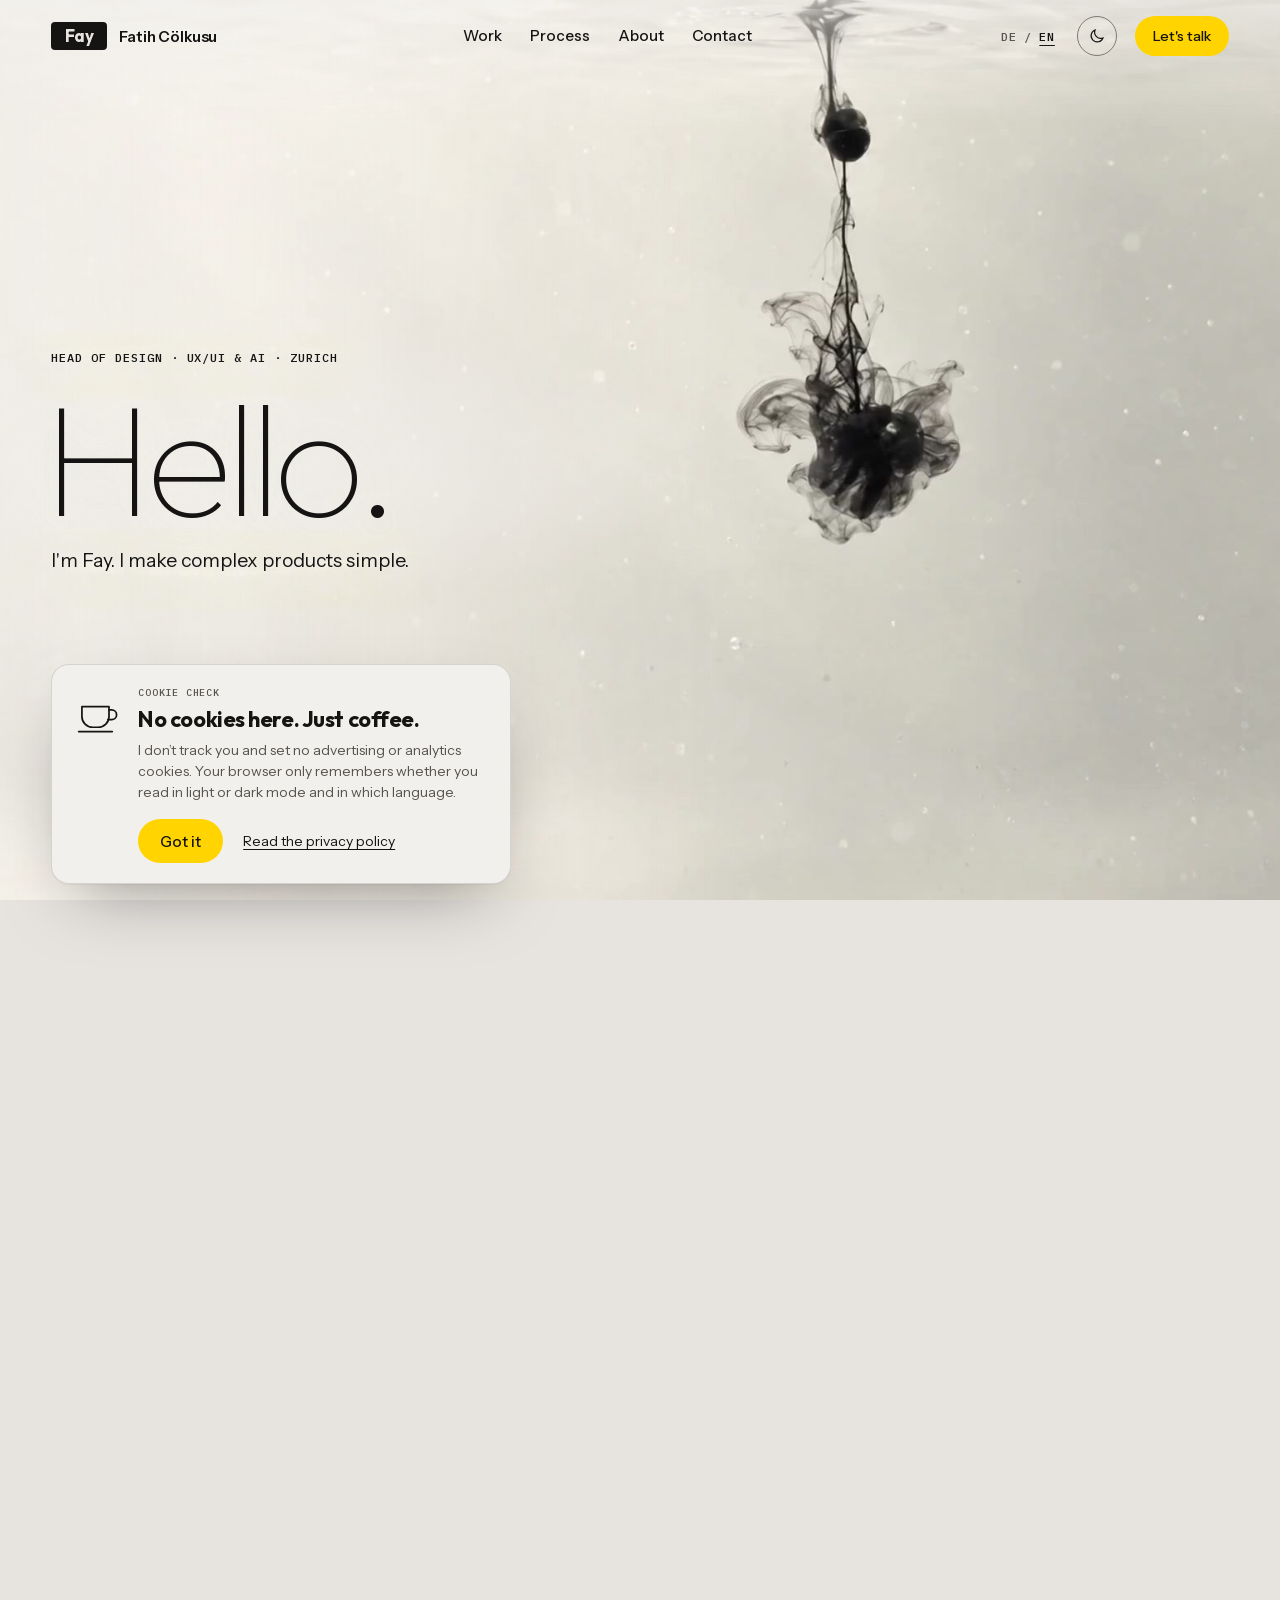
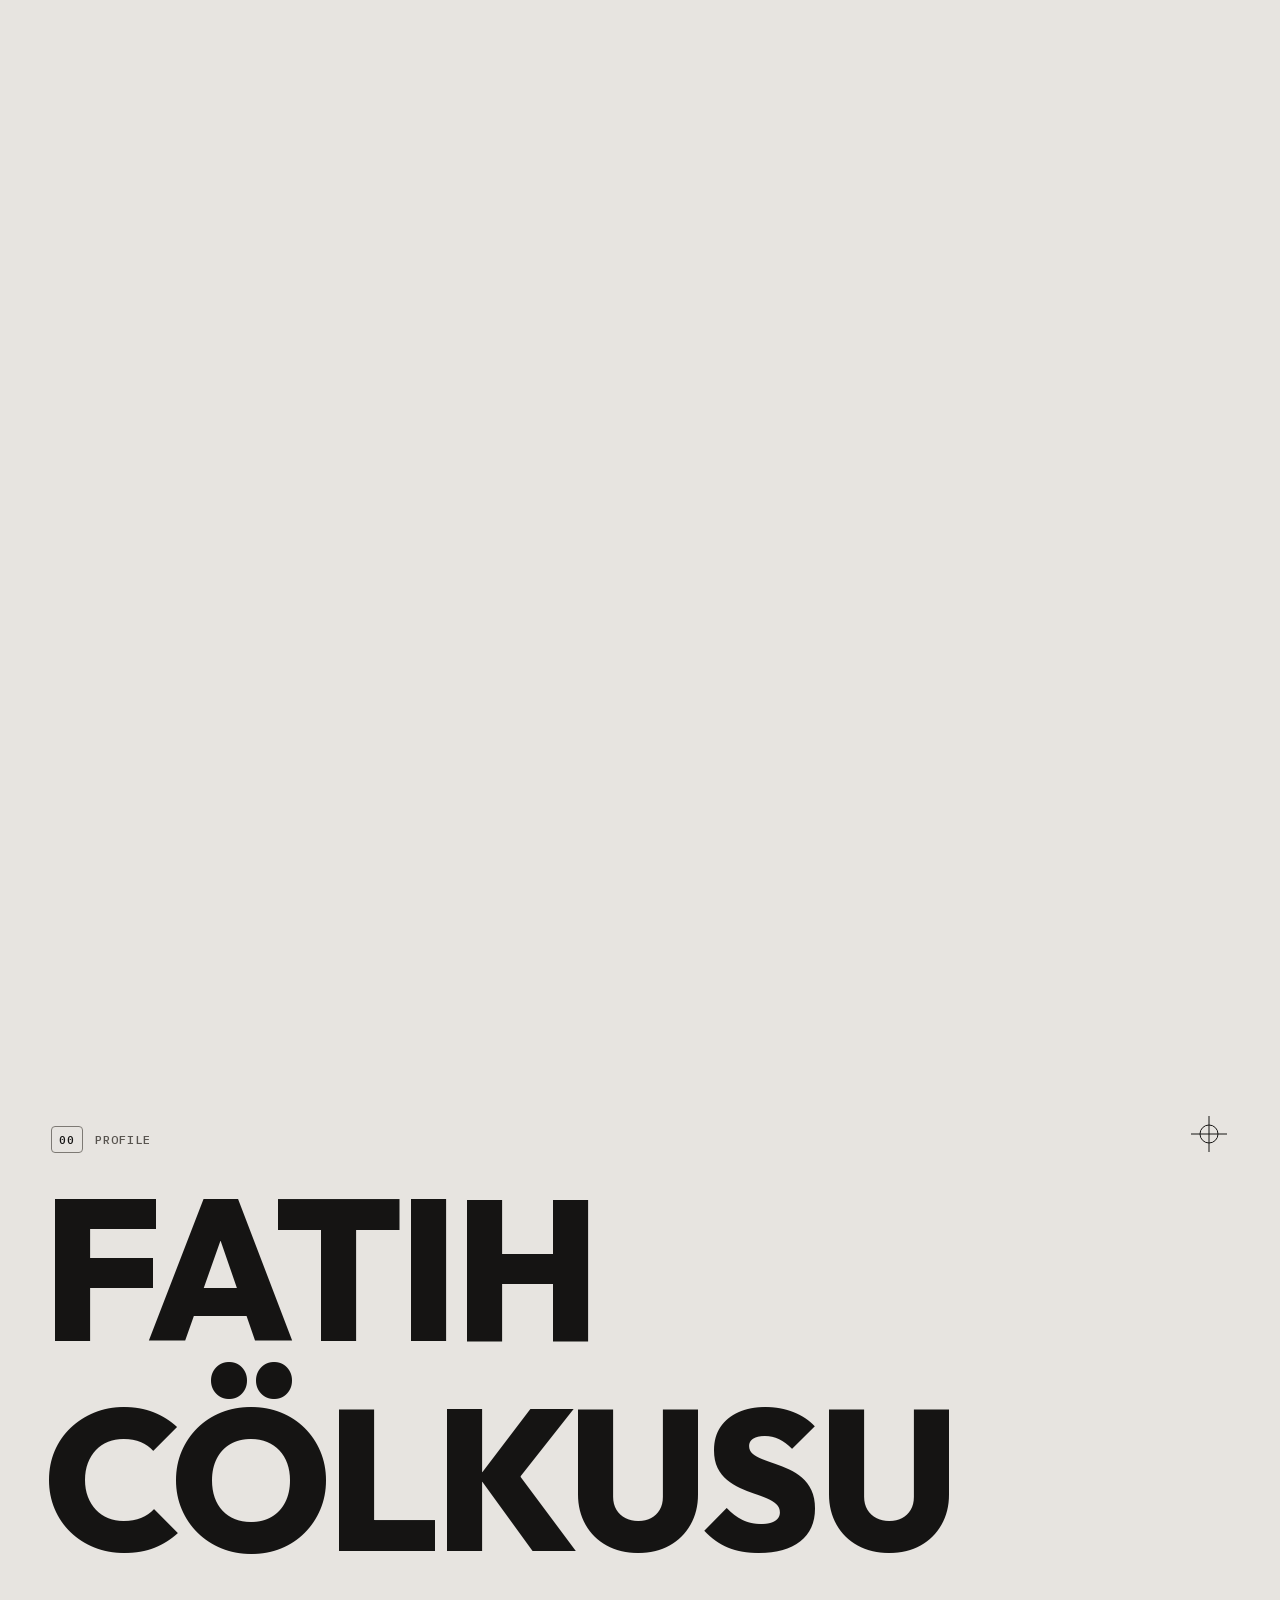
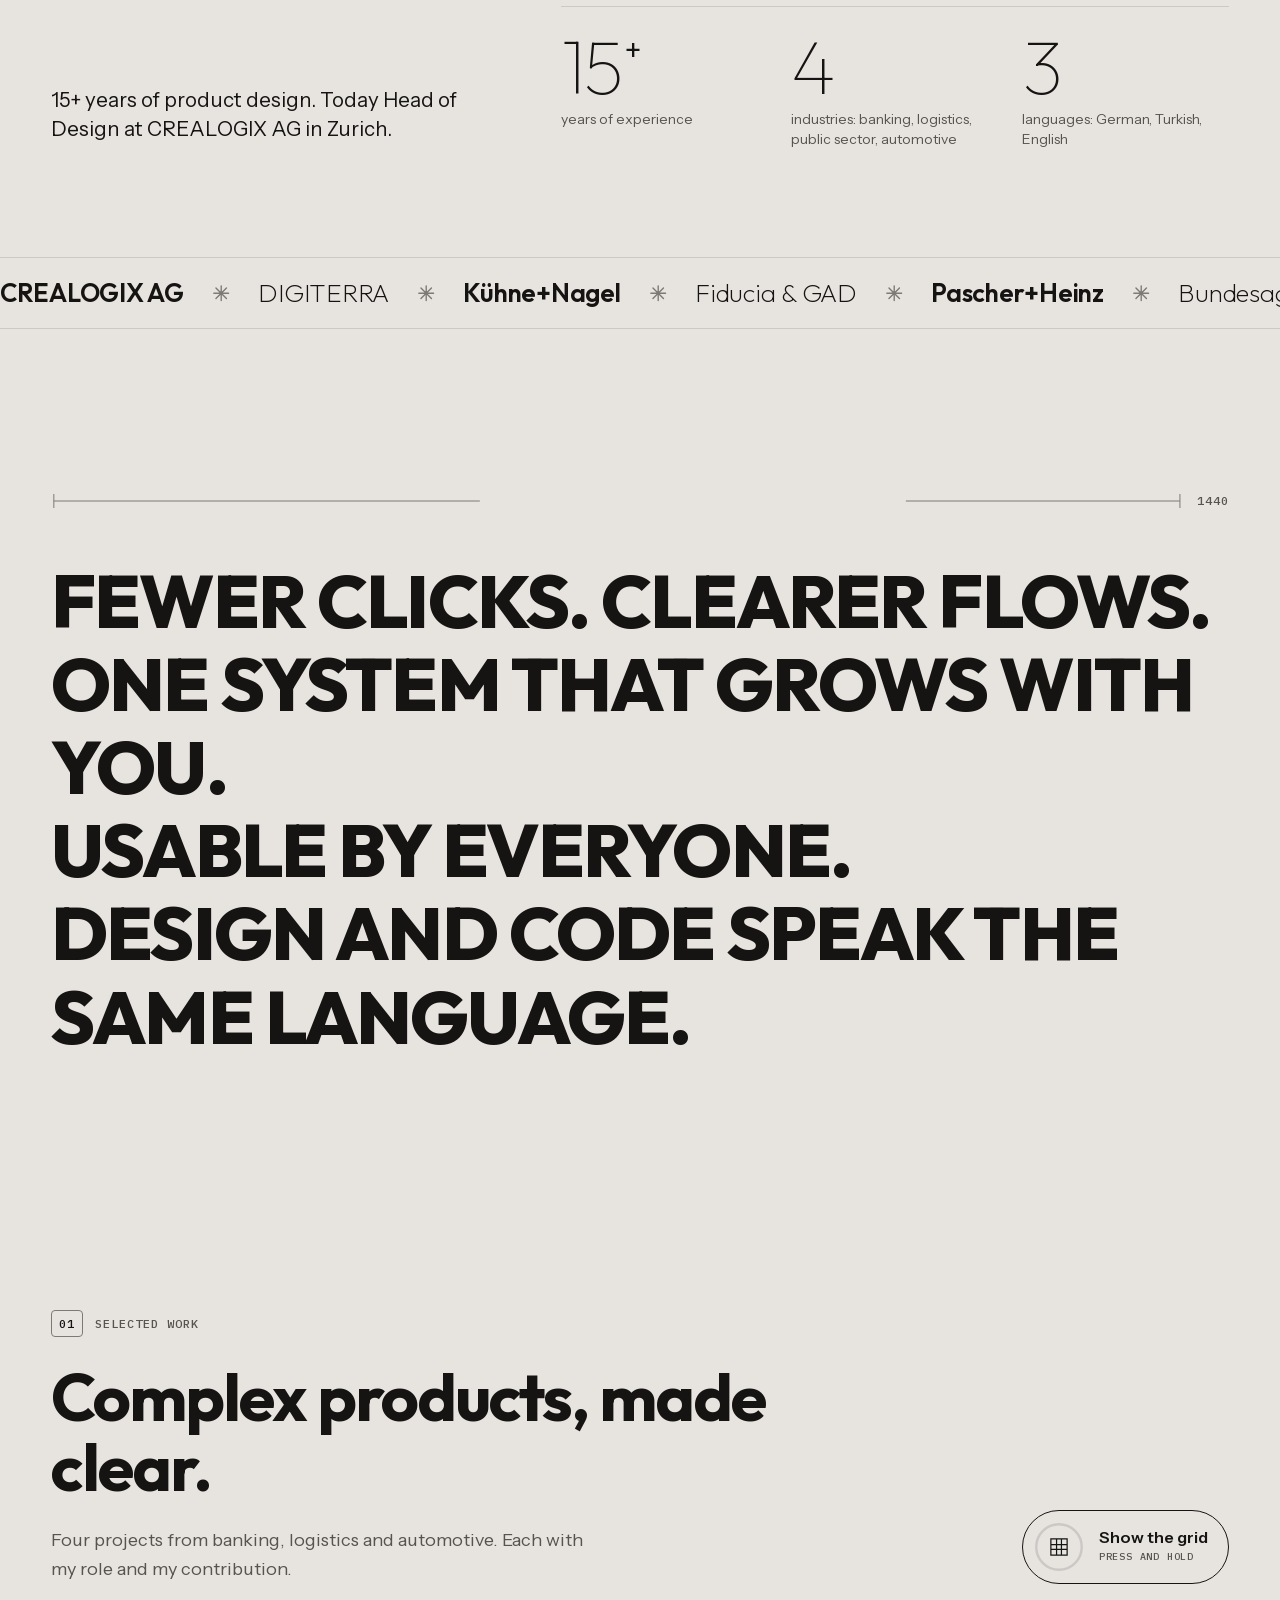
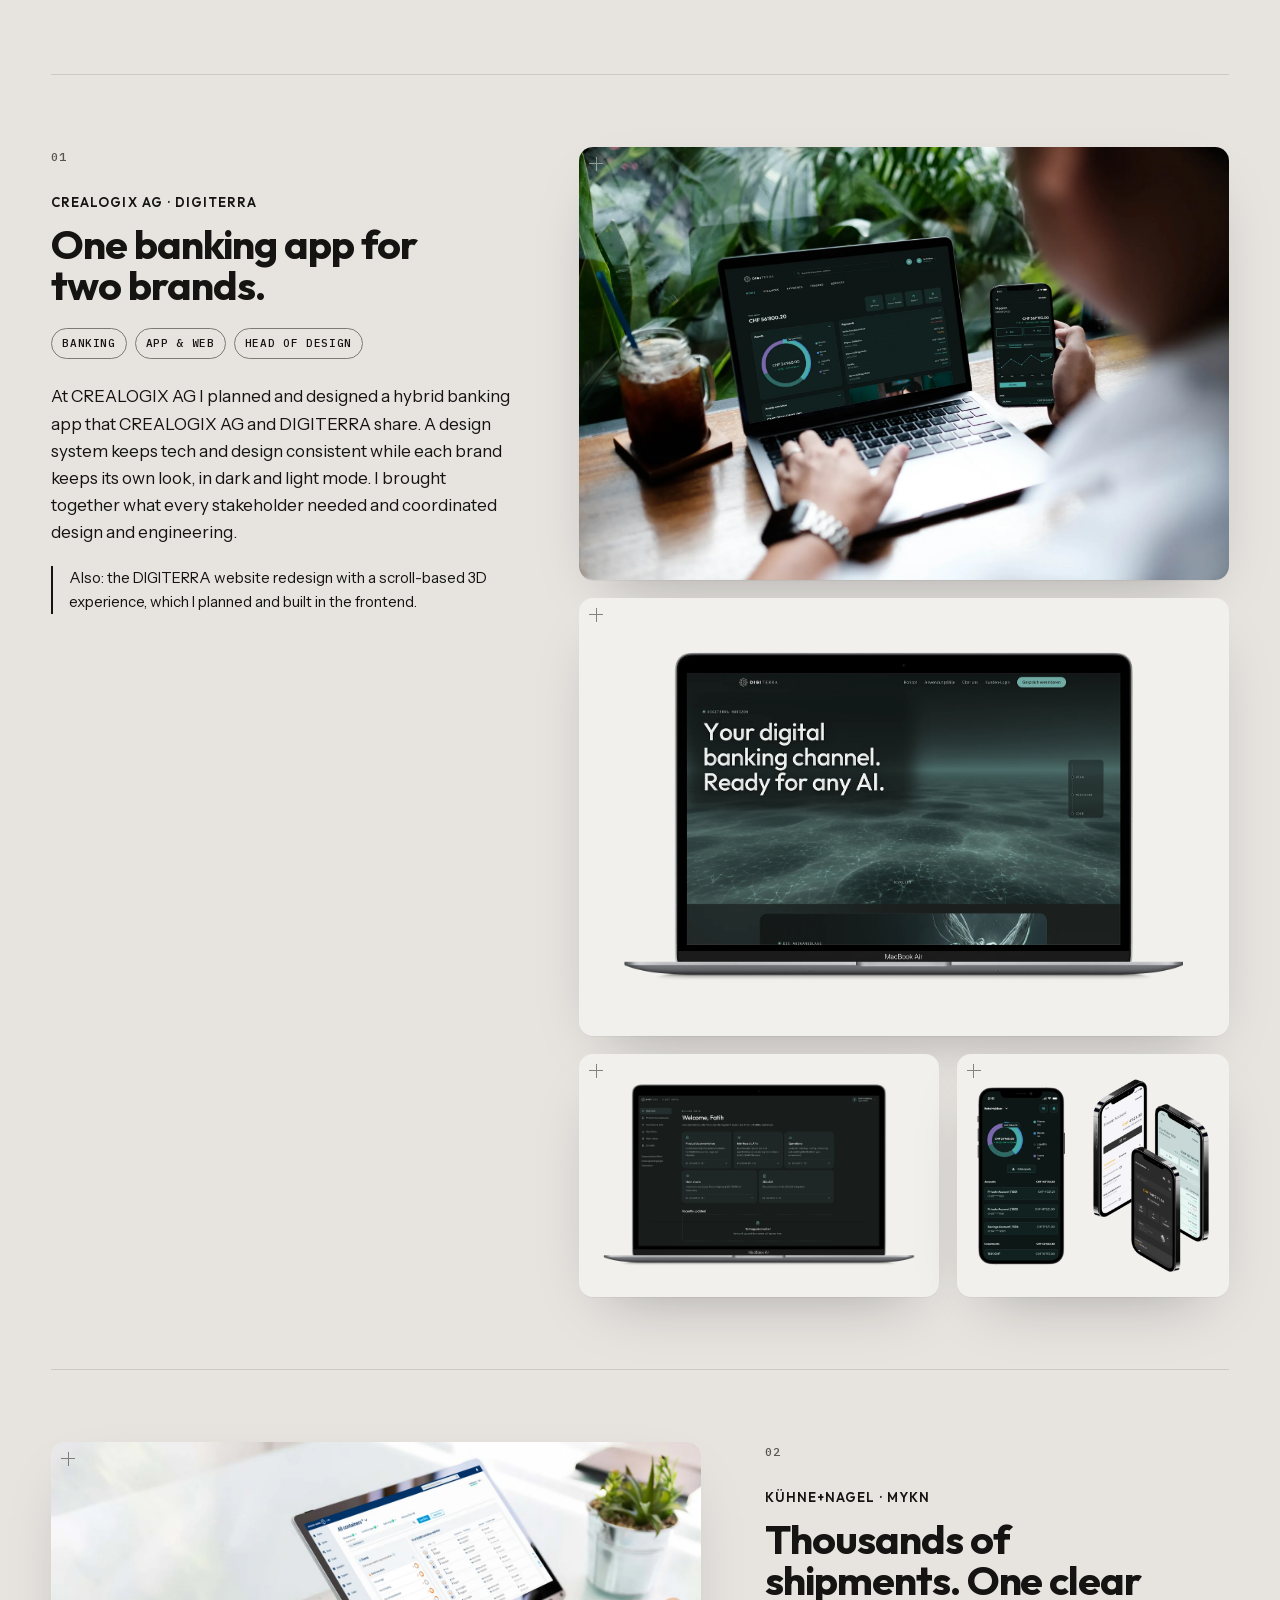
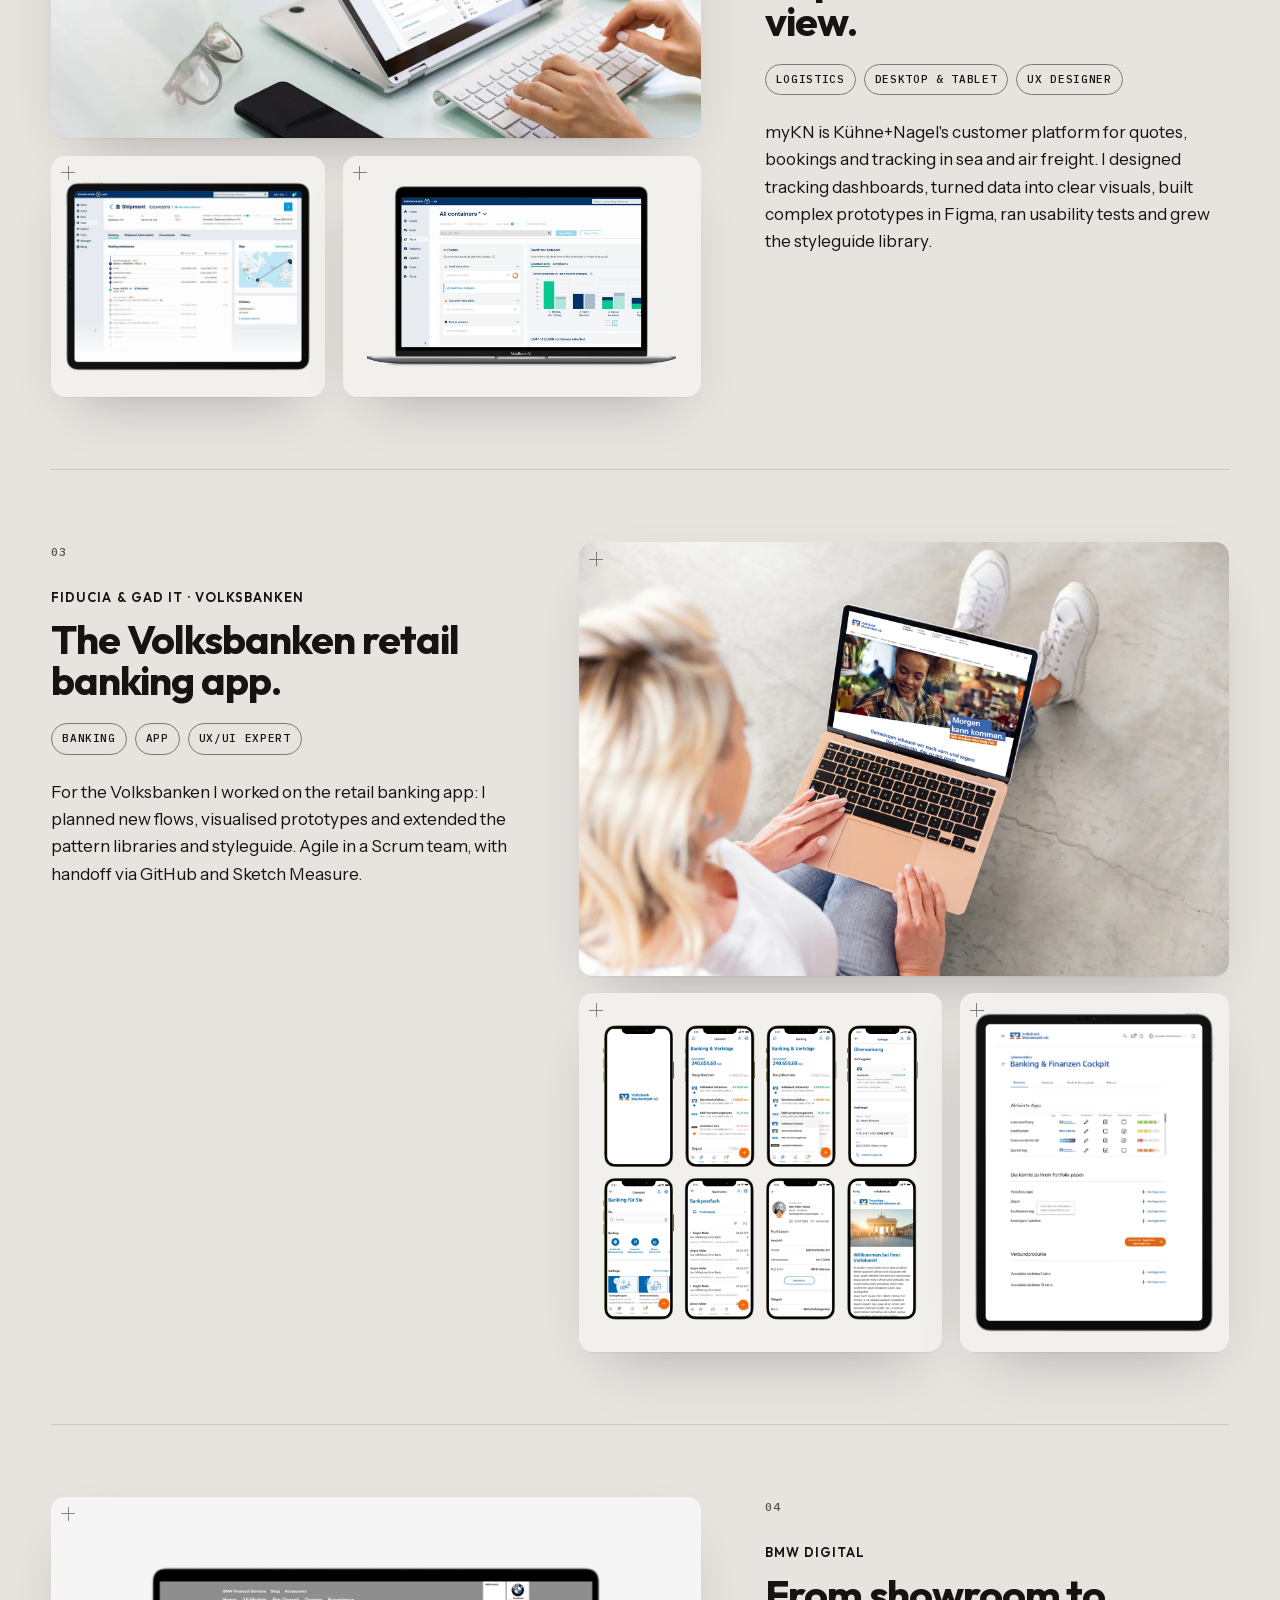
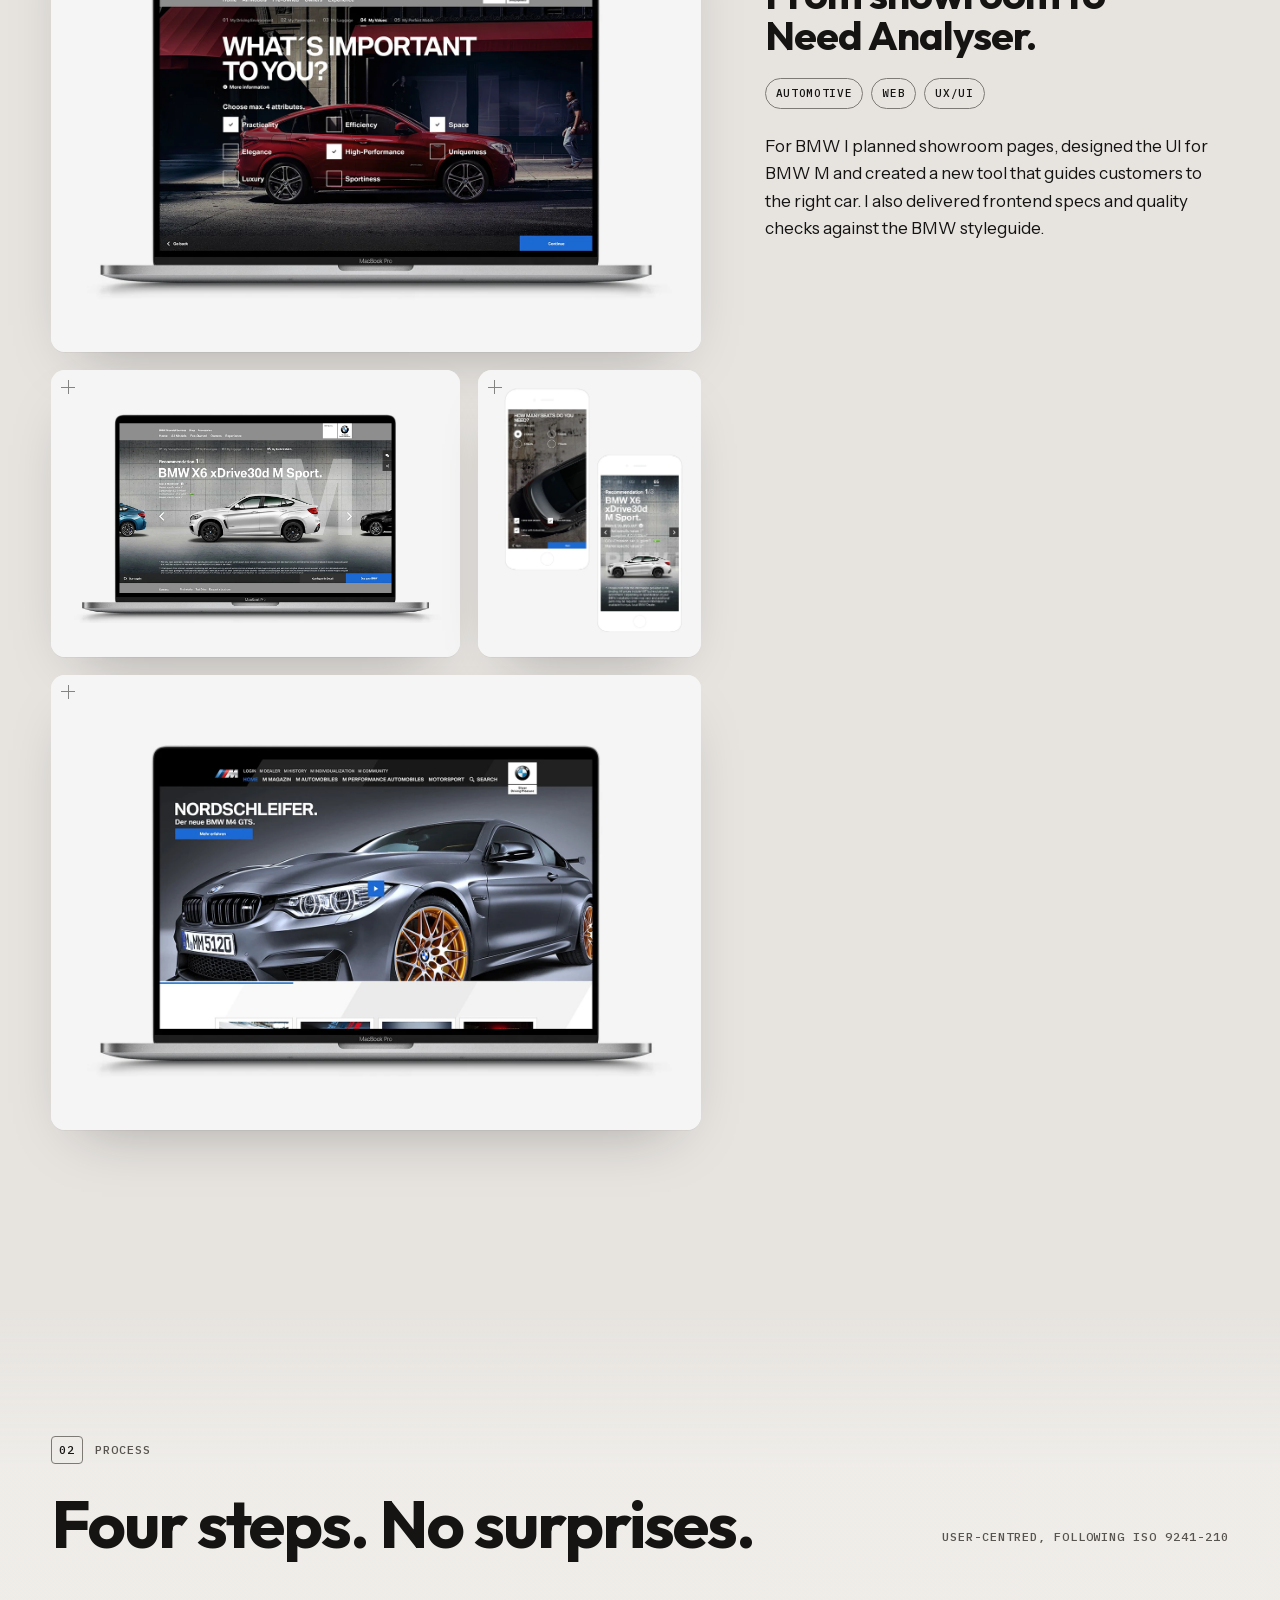
==== commit d932432d: "Draw the marquee star as SVG, add .htaccess for https, www and caching iOS rendered the U+2733 separ" ====
--- a/index.html
+++ b/index.html
@@ -16,9 +16,9 @@
 <!-- fonts are self-hosted: no request to Google or any other third party -->
 <link rel="preload" href="assets/fonts/outfit-var-latin.woff2" as="font" type="font/woff2" crossorigin>
 <link rel="preload" href="assets/fonts/instrument-sans-var-latin.woff2" as="font" type="font/woff2" crossorigin>
-<link rel="stylesheet" href="assets/css/fonts.css?v=20261008b">
+<link rel="stylesheet" href="assets/css/fonts.css?v=20261008c">
 <script>(function(){var d=document.documentElement,t=null;d.classList.add('js');try{t=localStorage.getItem('theme')}catch(e){}if(t!=='dark'&&t!=='light'){t=window.matchMedia&&matchMedia('(prefers-color-scheme: dark)').matches?'dark':'light'}d.setAttribute('data-theme',t)})()</script>
-<link rel="stylesheet" href="assets/css/site.css?v=20261008b">
+<link rel="stylesheet" href="assets/css/site.css?v=20261008c">
 </head>
 <body>
 <a class="skip" href="#main" data-i18n="skip">Zum Inhalt springen</a>
@@ -447,6 +447,6 @@
   </div>
 </aside>
 
-<script src="assets/js/site.js?v=20261008b" defer></script>
+<script src="assets/js/site.js?v=20261008c" defer></script>
 </body>
 </html>
--- a/assets/css/site.css
+++ b/assets/css/site.css
@@ -349,7 +349,8 @@
 @keyframes marquee{to{transform:translate3d(-50%,0,0)}}
 .mq-item{display:inline-flex;align-items:center;font:600 clamp(20px,2vw,30px)/1 var(--f-display);letter-spacing:-.01em;white-space:nowrap}
 .mq-item:nth-child(even){font-weight:200}
-.mq-star{color:var(--line-strong);margin:0 28px;font-size:.9em}
+.mq-star{display:inline-flex;color:var(--line-strong);margin:0 28px;font-weight:400}
+.mq-star svg{width:.72em;height:.72em;fill:none;stroke:currentColor;stroke-width:1.5;stroke-linecap:round}
 
 /* ---------- S3 statement ---------- */
 .statement{padding:clamp(120px,18vh,220px) 0}
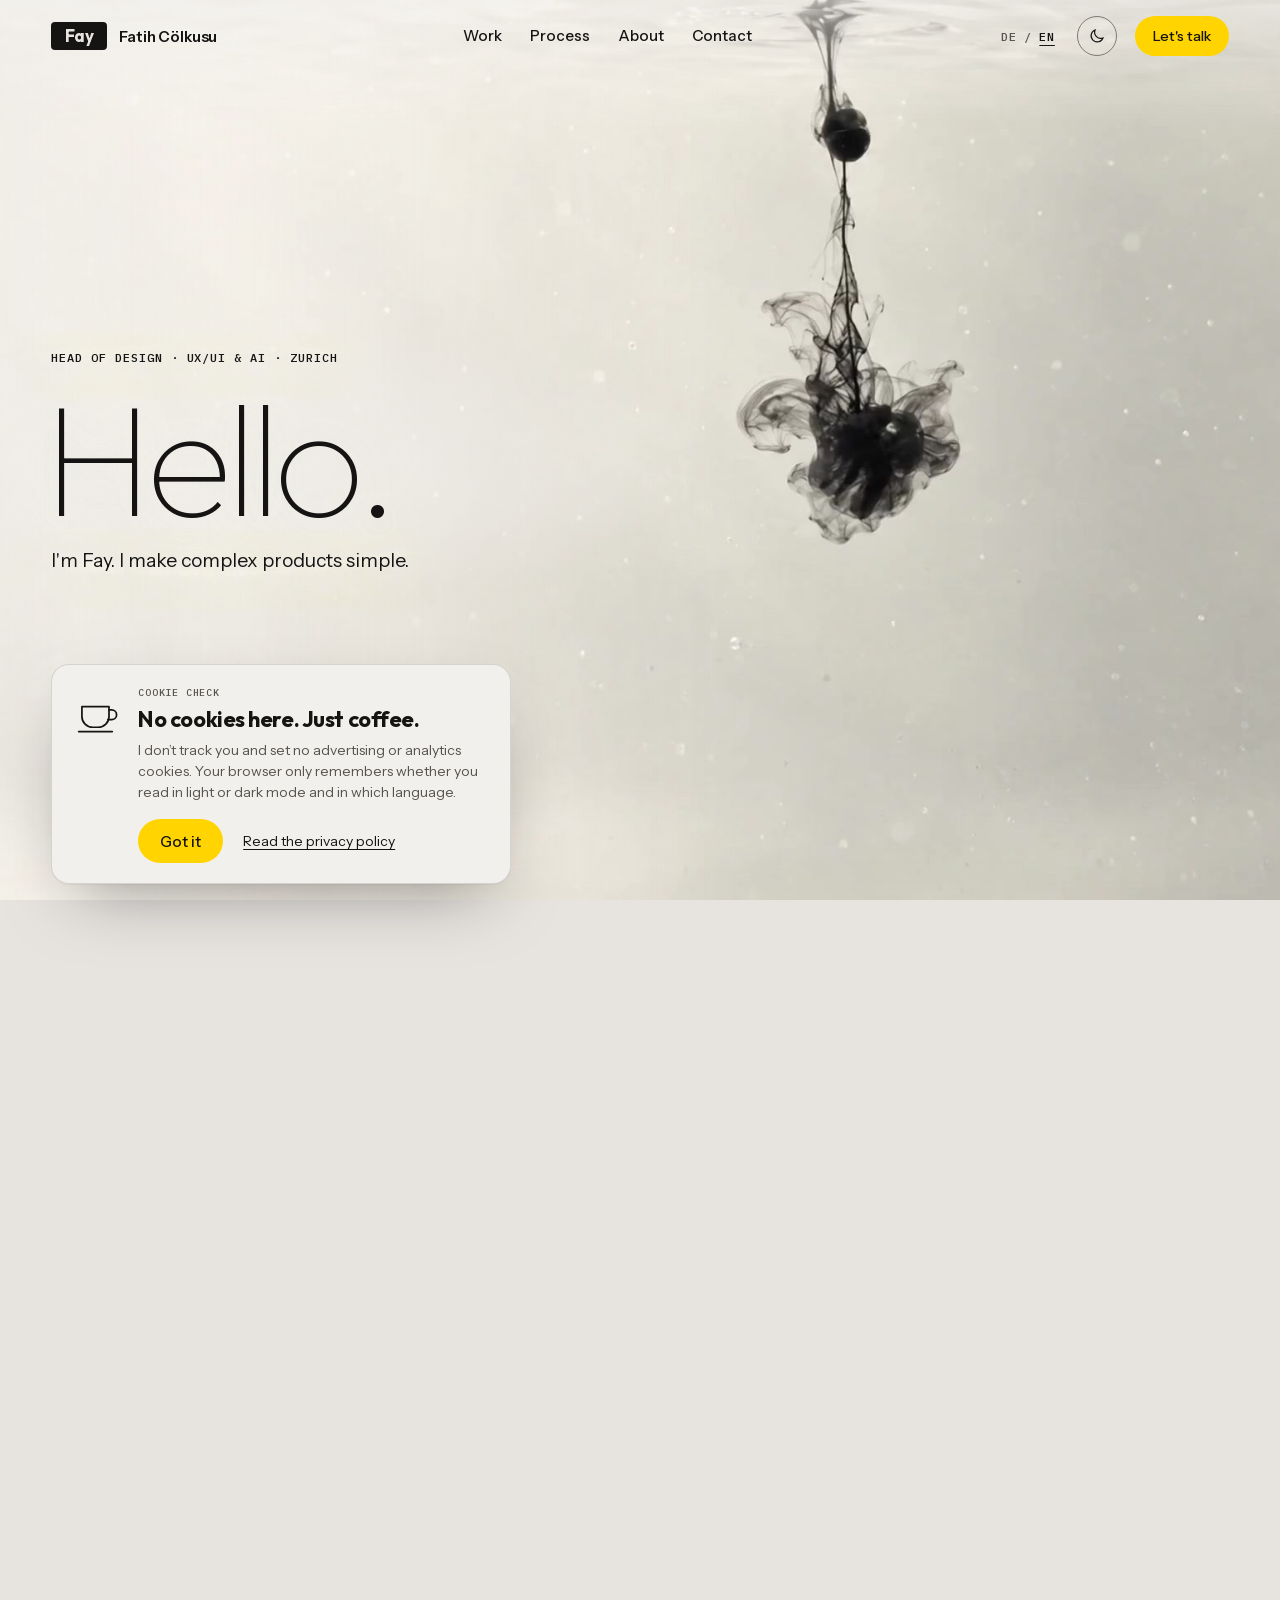
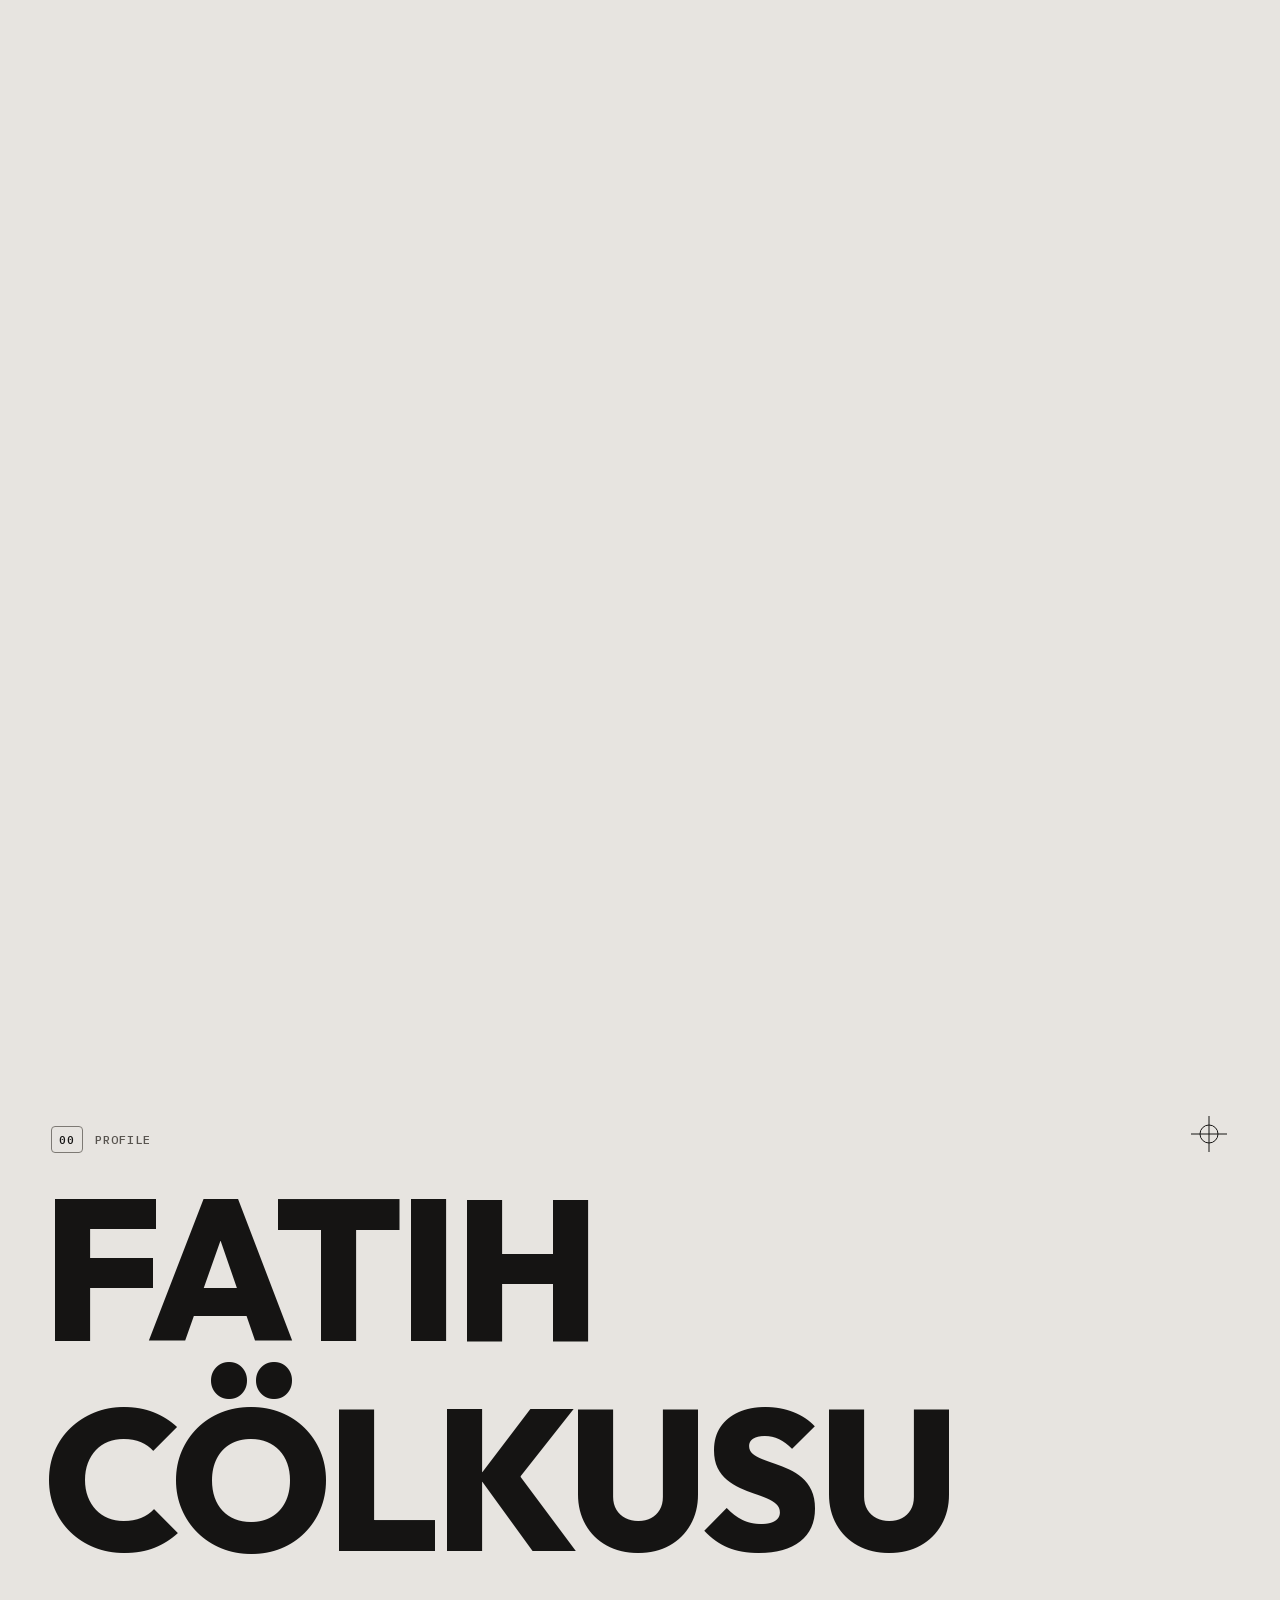
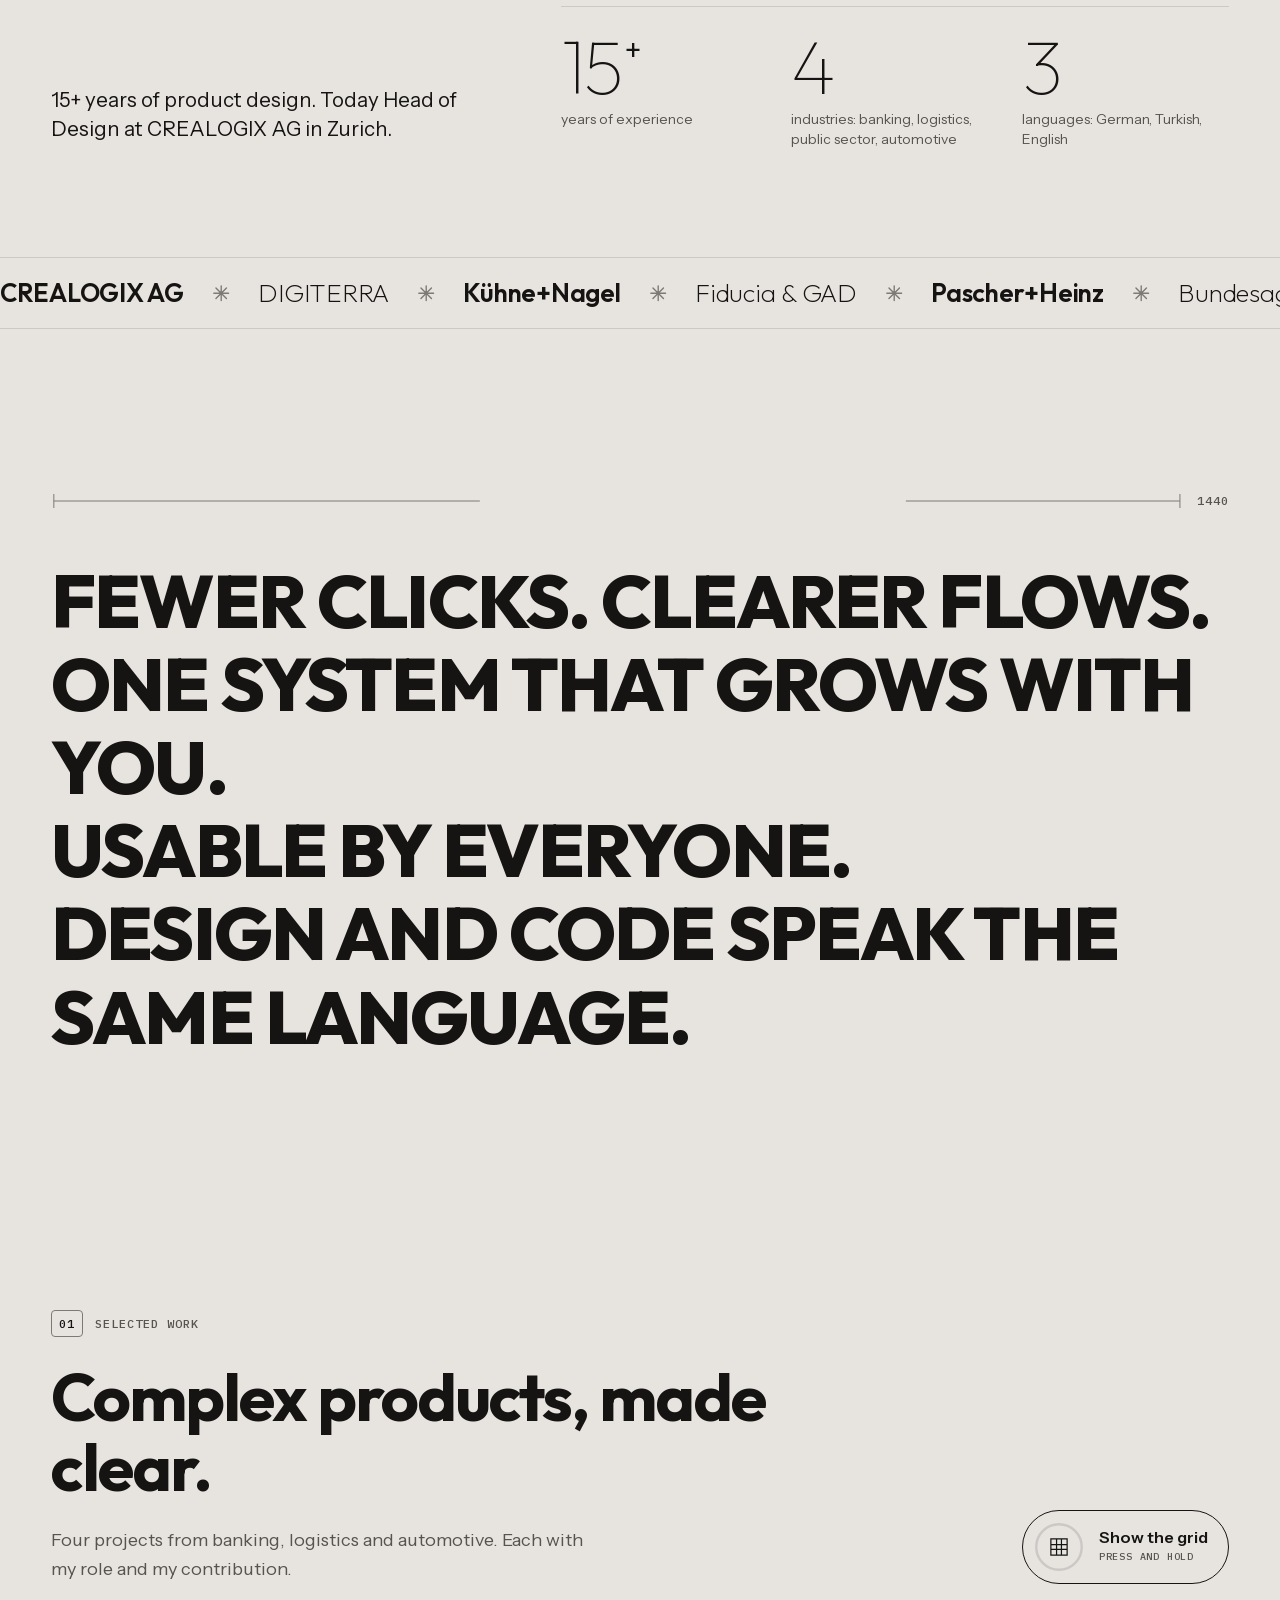
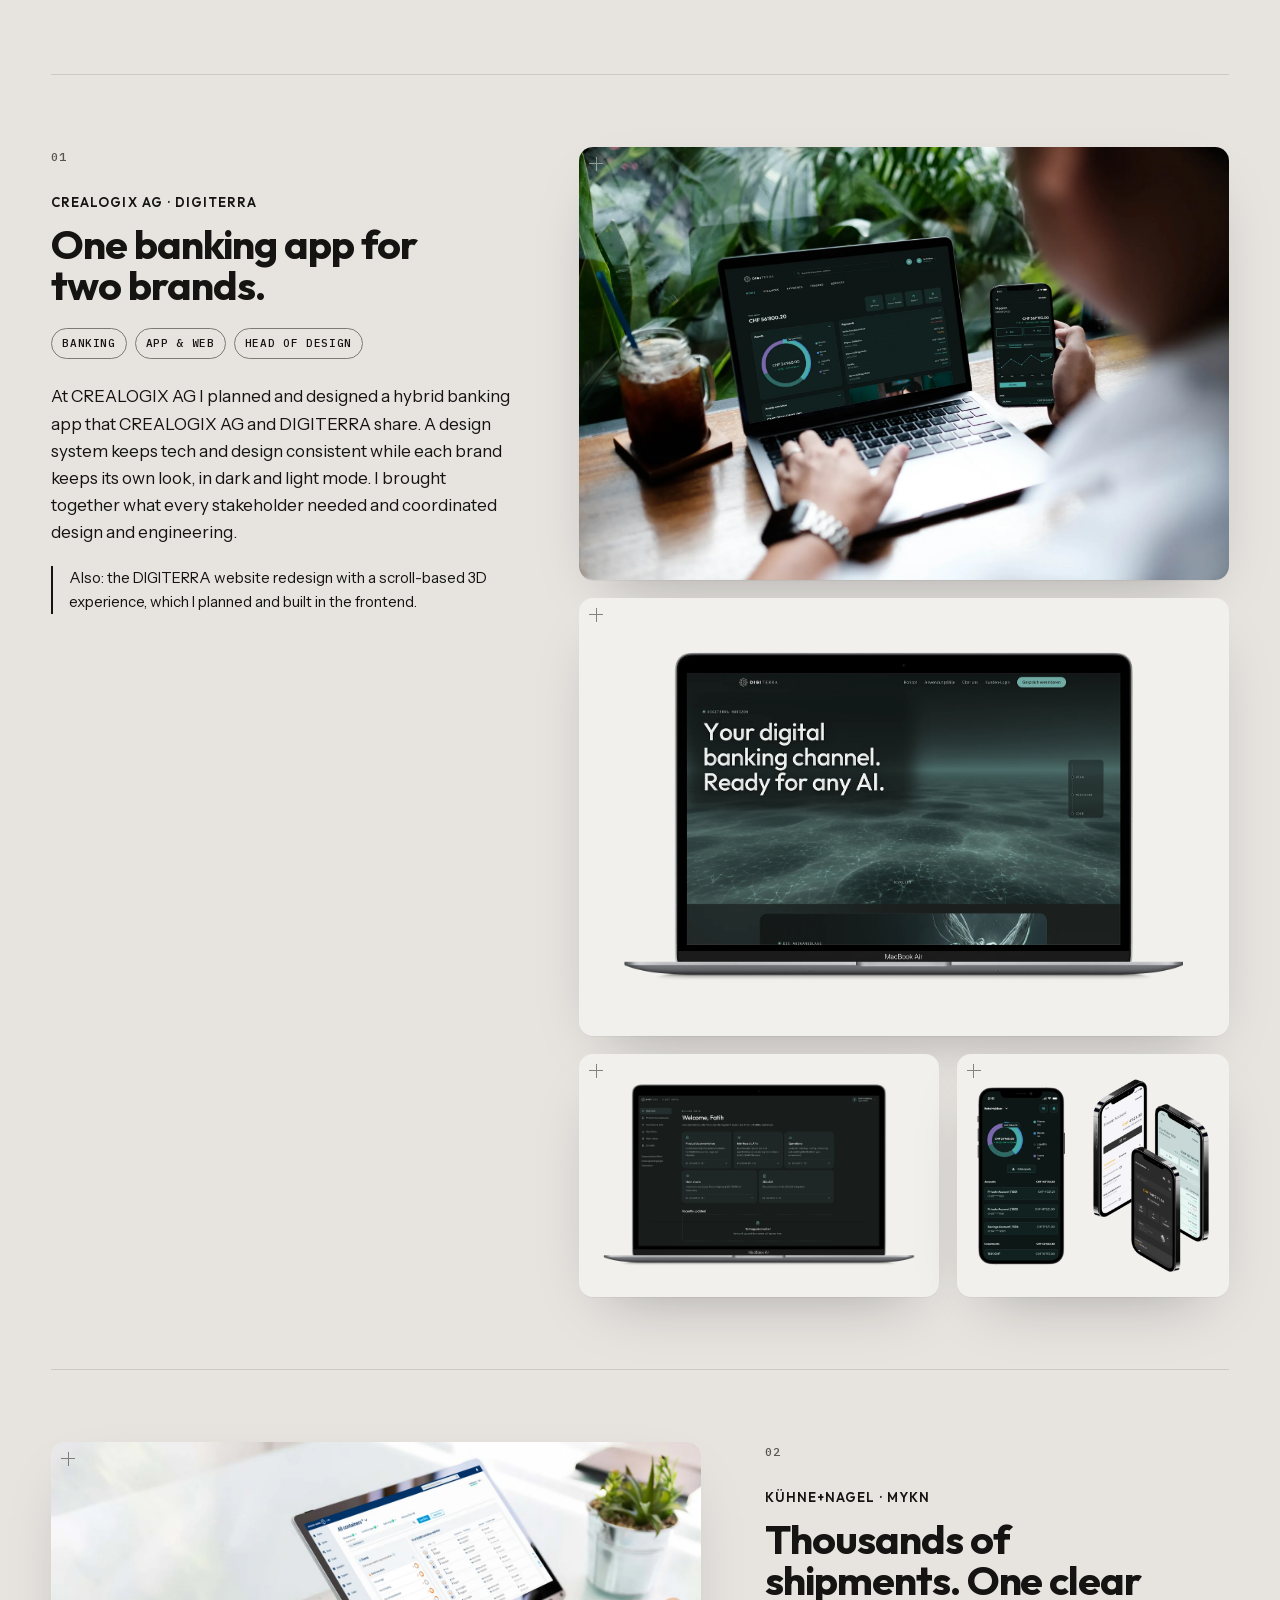
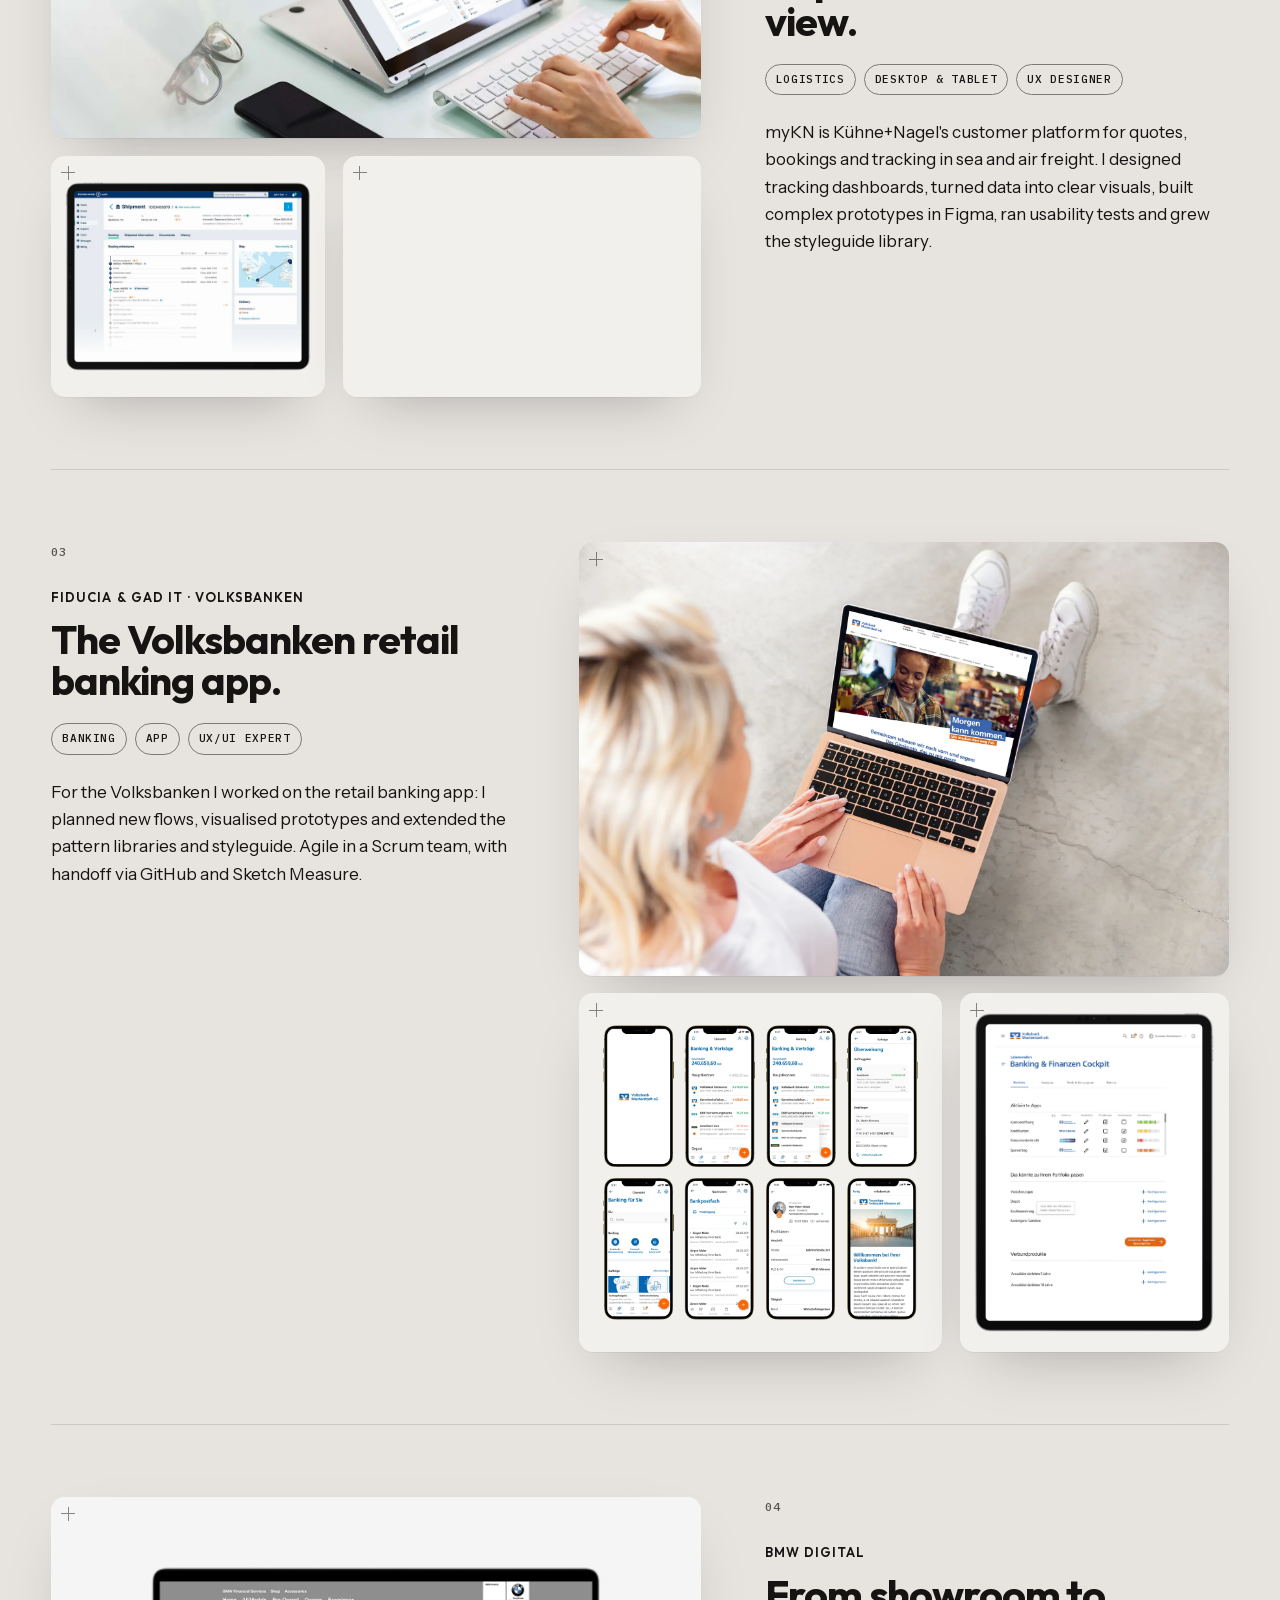
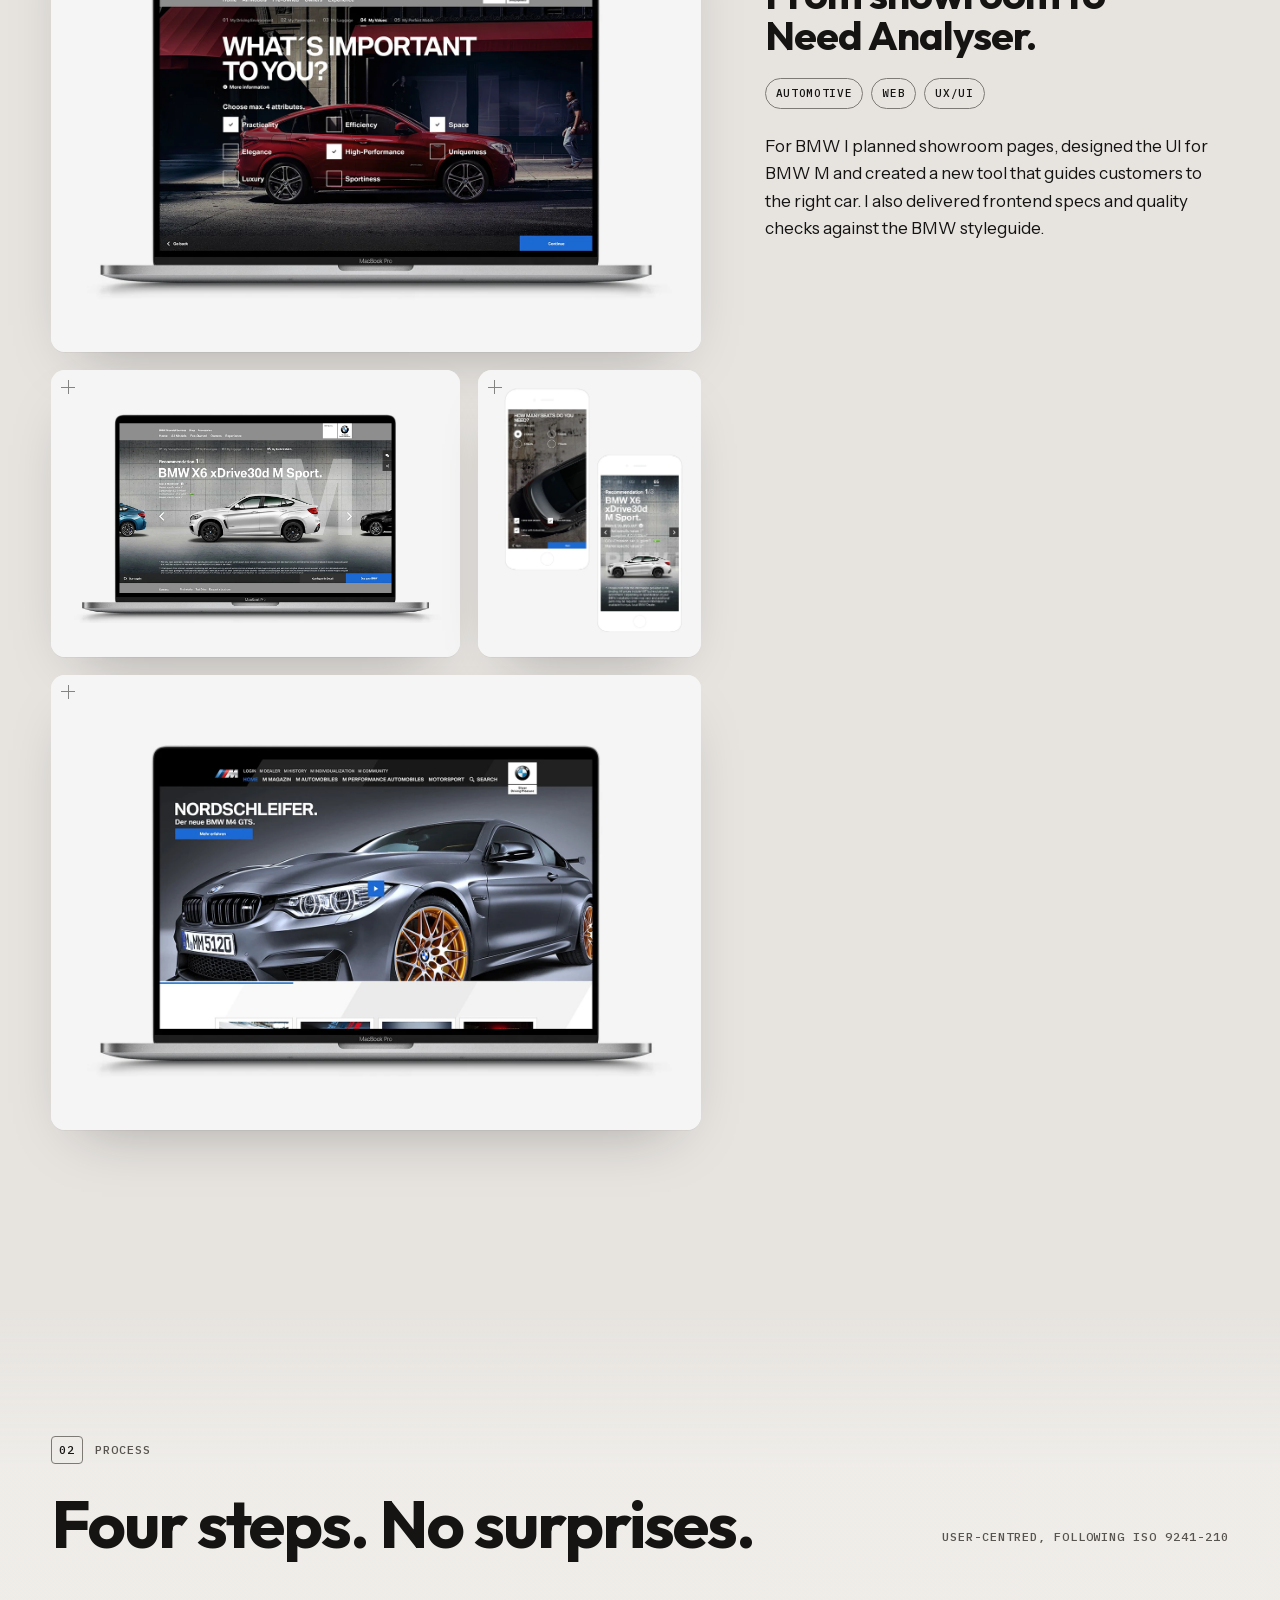
==== commit f607aeec: "Use Senior Product Designer in the search description Co-Authored-By: Claude Opus 5.5 <noreply@anthr" ====
--- a/index.html
+++ b/index.html
@@ -4,11 +4,11 @@
 <meta charset="utf-8">
 <meta name="viewport" content="width=device-width, initial-scale=1, viewport-fit=cover">
 <title>Fatih Cölkusu · Head of Design, UX/UI &amp; Designsysteme, Zürich</title>
-<meta name="description" content="Fatih Cölkusu, Head of Design aus Zürich. Über 15 Jahre UX/UI, Designsysteme und Barrierefreiheit für Banking, Logistik und öffentlichen Sektor.">
+<meta name="description" content="Fatih Cölkusu, Senior Product Designer aus Zürich. Über 15 Jahre UX/UI, Designsysteme und Barrierefreiheit für Banking, Logistik und öffentlichen Sektor.">
 <meta name="theme-color" content="#E7E4E0">
 <meta property="og:type" content="website">
-<meta property="og:title" content="Fatih Cölkusu · Design, das man bauen kann">
-<meta property="og:description" content="Head of Design aus Zürich. UX/UI, Designsysteme und saubere Übergaben an die Entwicklung.">
+<meta property="og:title" content="Fay · Design, ich mache komplexe Produkte einfach.">
+<meta property="og:description" content="Senior Product Designer aus Zürich. UX/UI, Designsysteme und saubere Übergaben an die Entwicklung.">
 <meta property="og:image" content="https://www.faydesign.ch/assets/og-image.jpg">
 <meta property="og:url" content="https://www.faydesign.ch/">
 <link rel="canonical" href="https://www.faydesign.ch/">
@@ -16,9 +16,9 @@
 <!-- fonts are self-hosted: no request to Google or any other third party -->
 <link rel="preload" href="assets/fonts/outfit-var-latin.woff2" as="font" type="font/woff2" crossorigin>
 <link rel="preload" href="assets/fonts/instrument-sans-var-latin.woff2" as="font" type="font/woff2" crossorigin>
-<link rel="stylesheet" href="assets/css/fonts.css?v=20261008c">
+<link rel="stylesheet" href="assets/css/fonts.css?v=20261008d">
 <script>(function(){var d=document.documentElement,t=null;d.classList.add('js');try{t=localStorage.getItem('theme')}catch(e){}if(t!=='dark'&&t!=='light'){t=window.matchMedia&&matchMedia('(prefers-color-scheme: dark)').matches?'dark':'light'}d.setAttribute('data-theme',t)})()</script>
-<link rel="stylesheet" href="assets/css/site.css?v=20261008c">
+<link rel="stylesheet" href="assets/css/site.css?v=20261008d">
 </head>
 <body>
 <a class="skip" href="#main" data-i18n="skip">Zum Inhalt springen</a>
@@ -447,6 +447,6 @@
   </div>
 </aside>
 
-<script src="assets/js/site.js?v=20261008c" defer></script>
+<script src="assets/js/site.js?v=20261008d" defer></script>
 </body>
 </html>
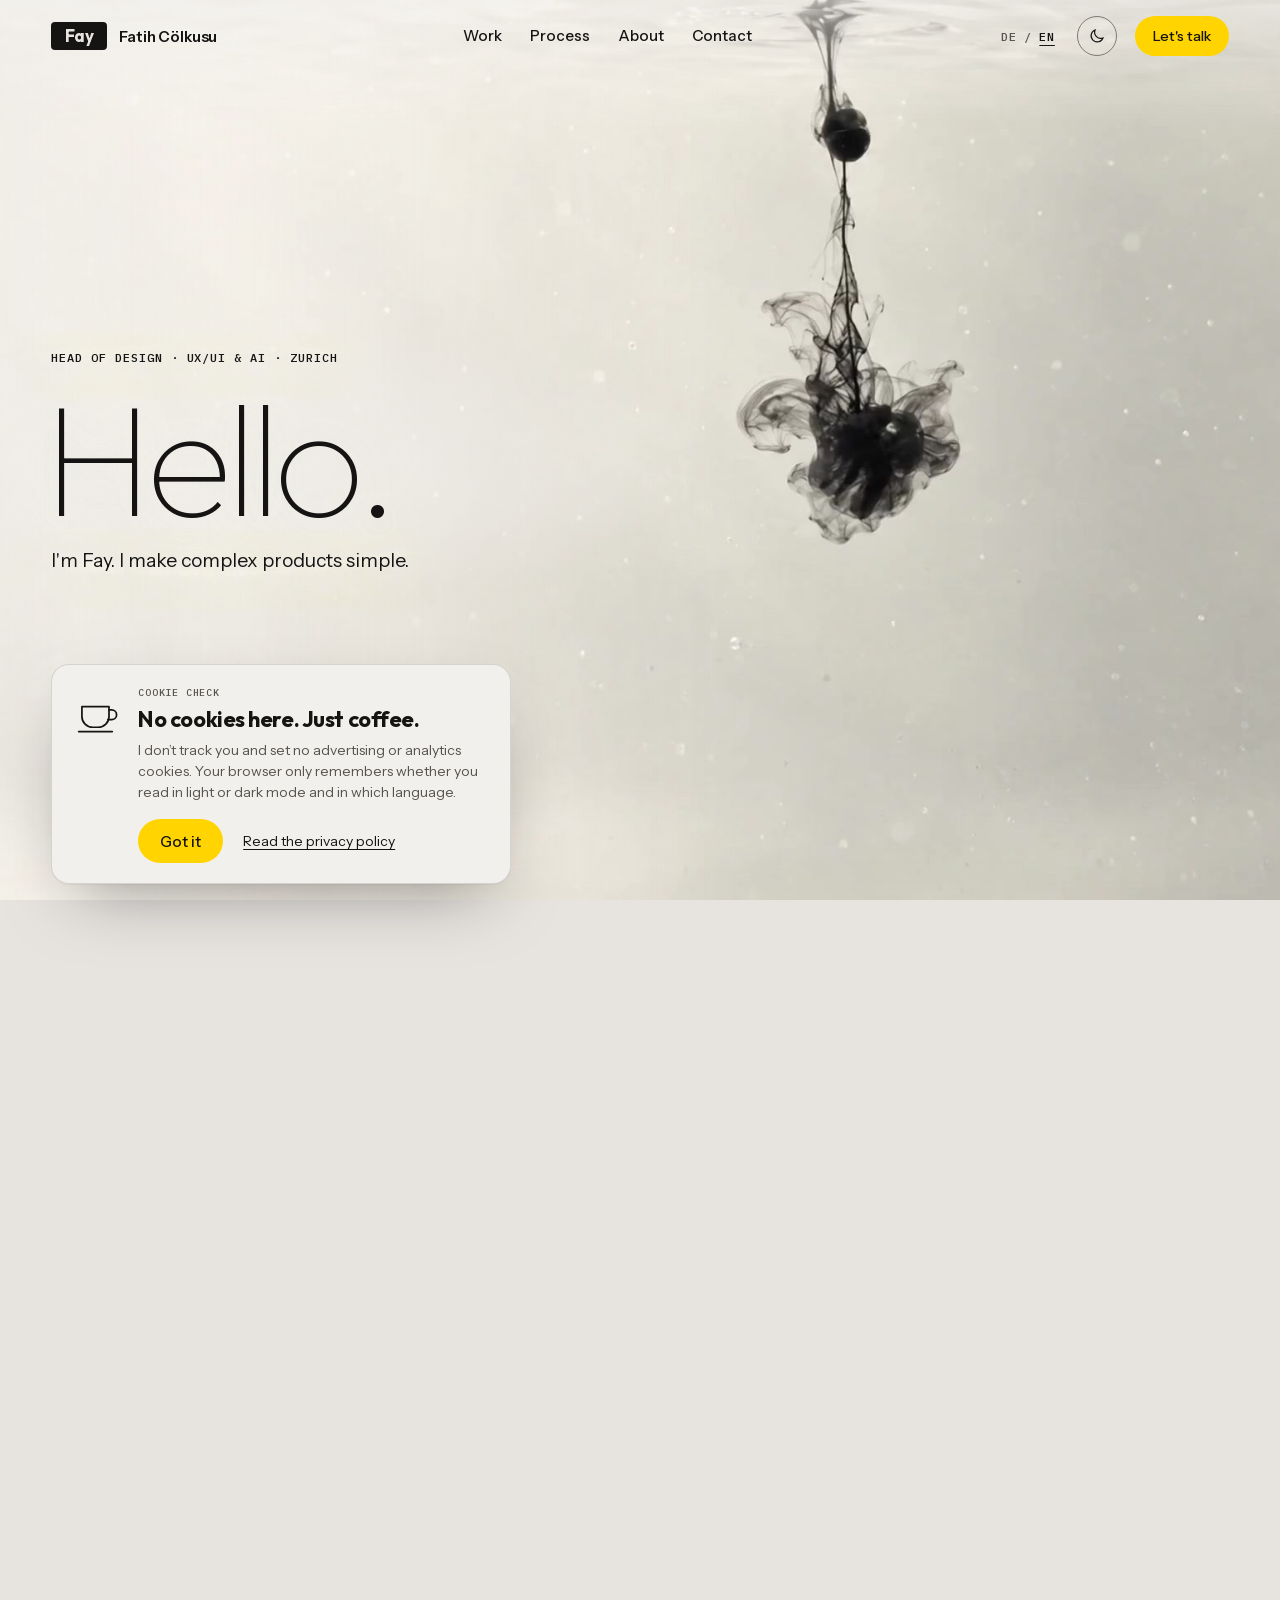
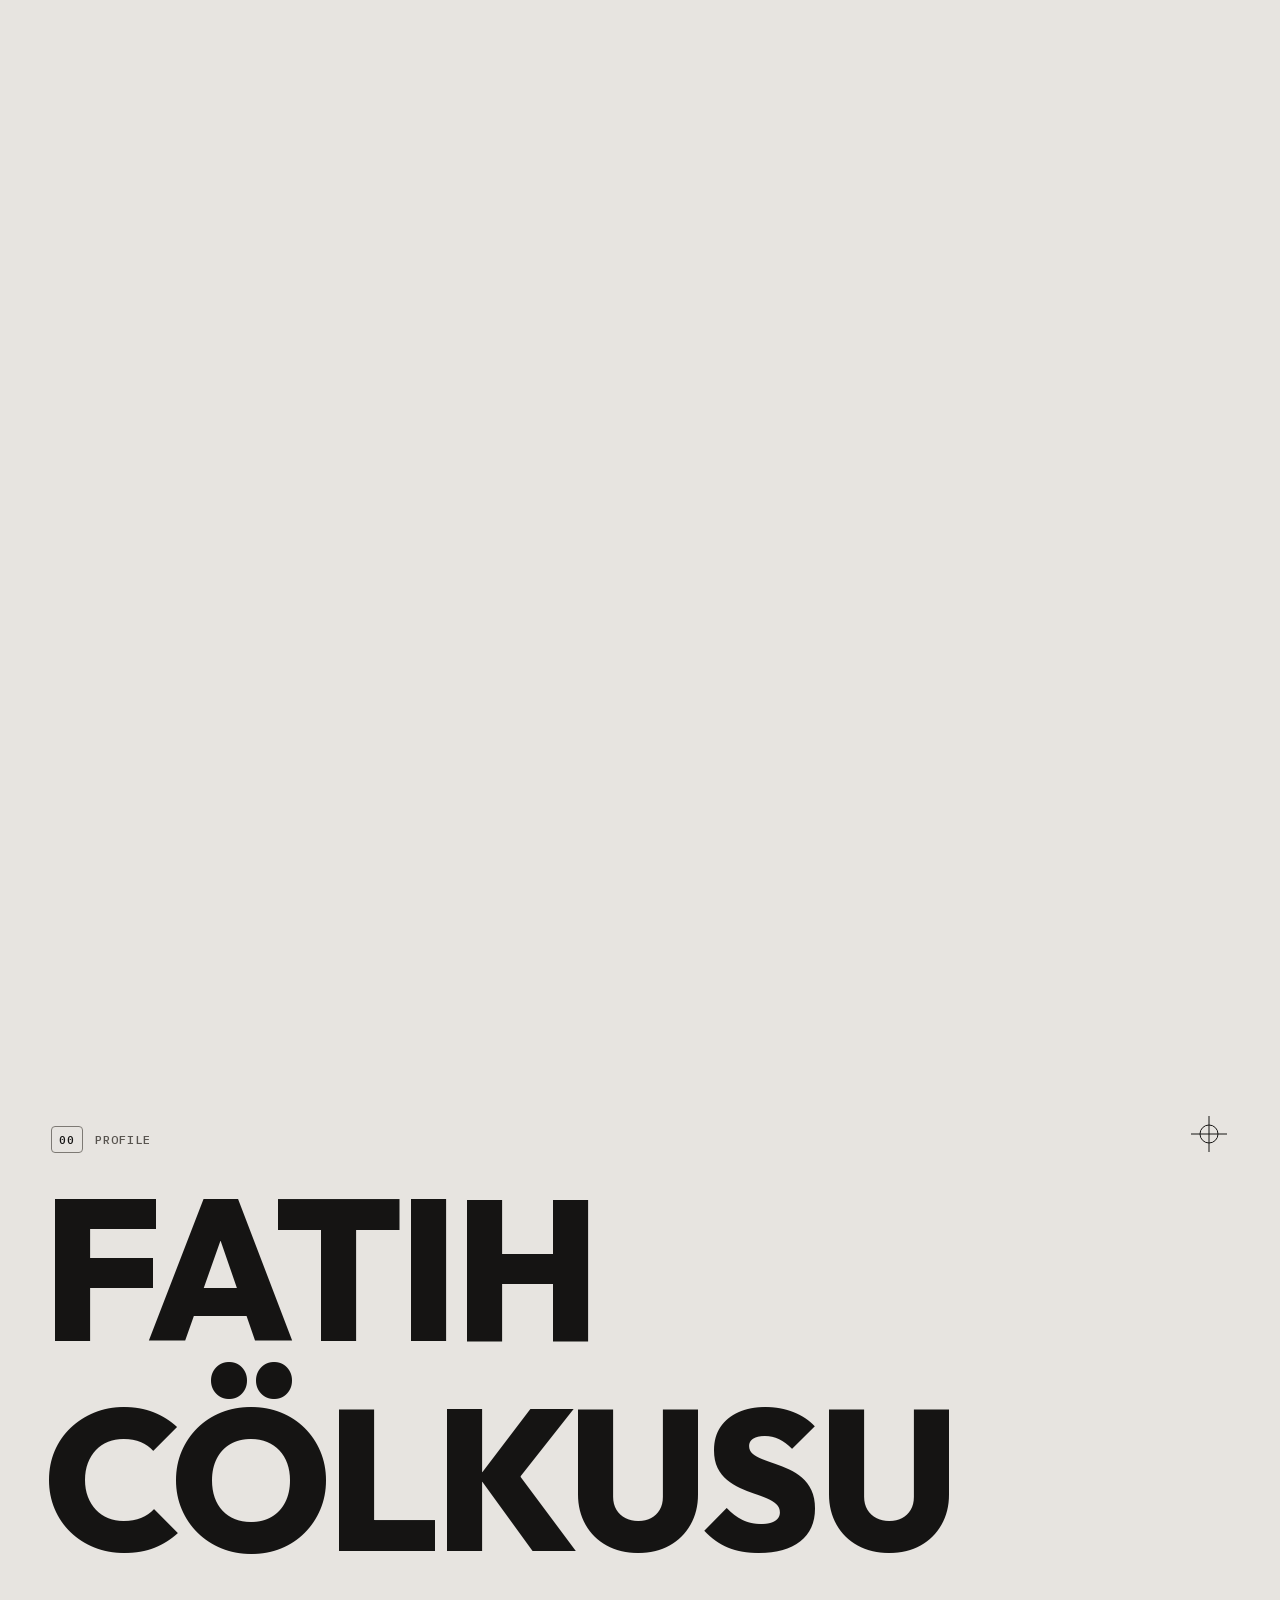
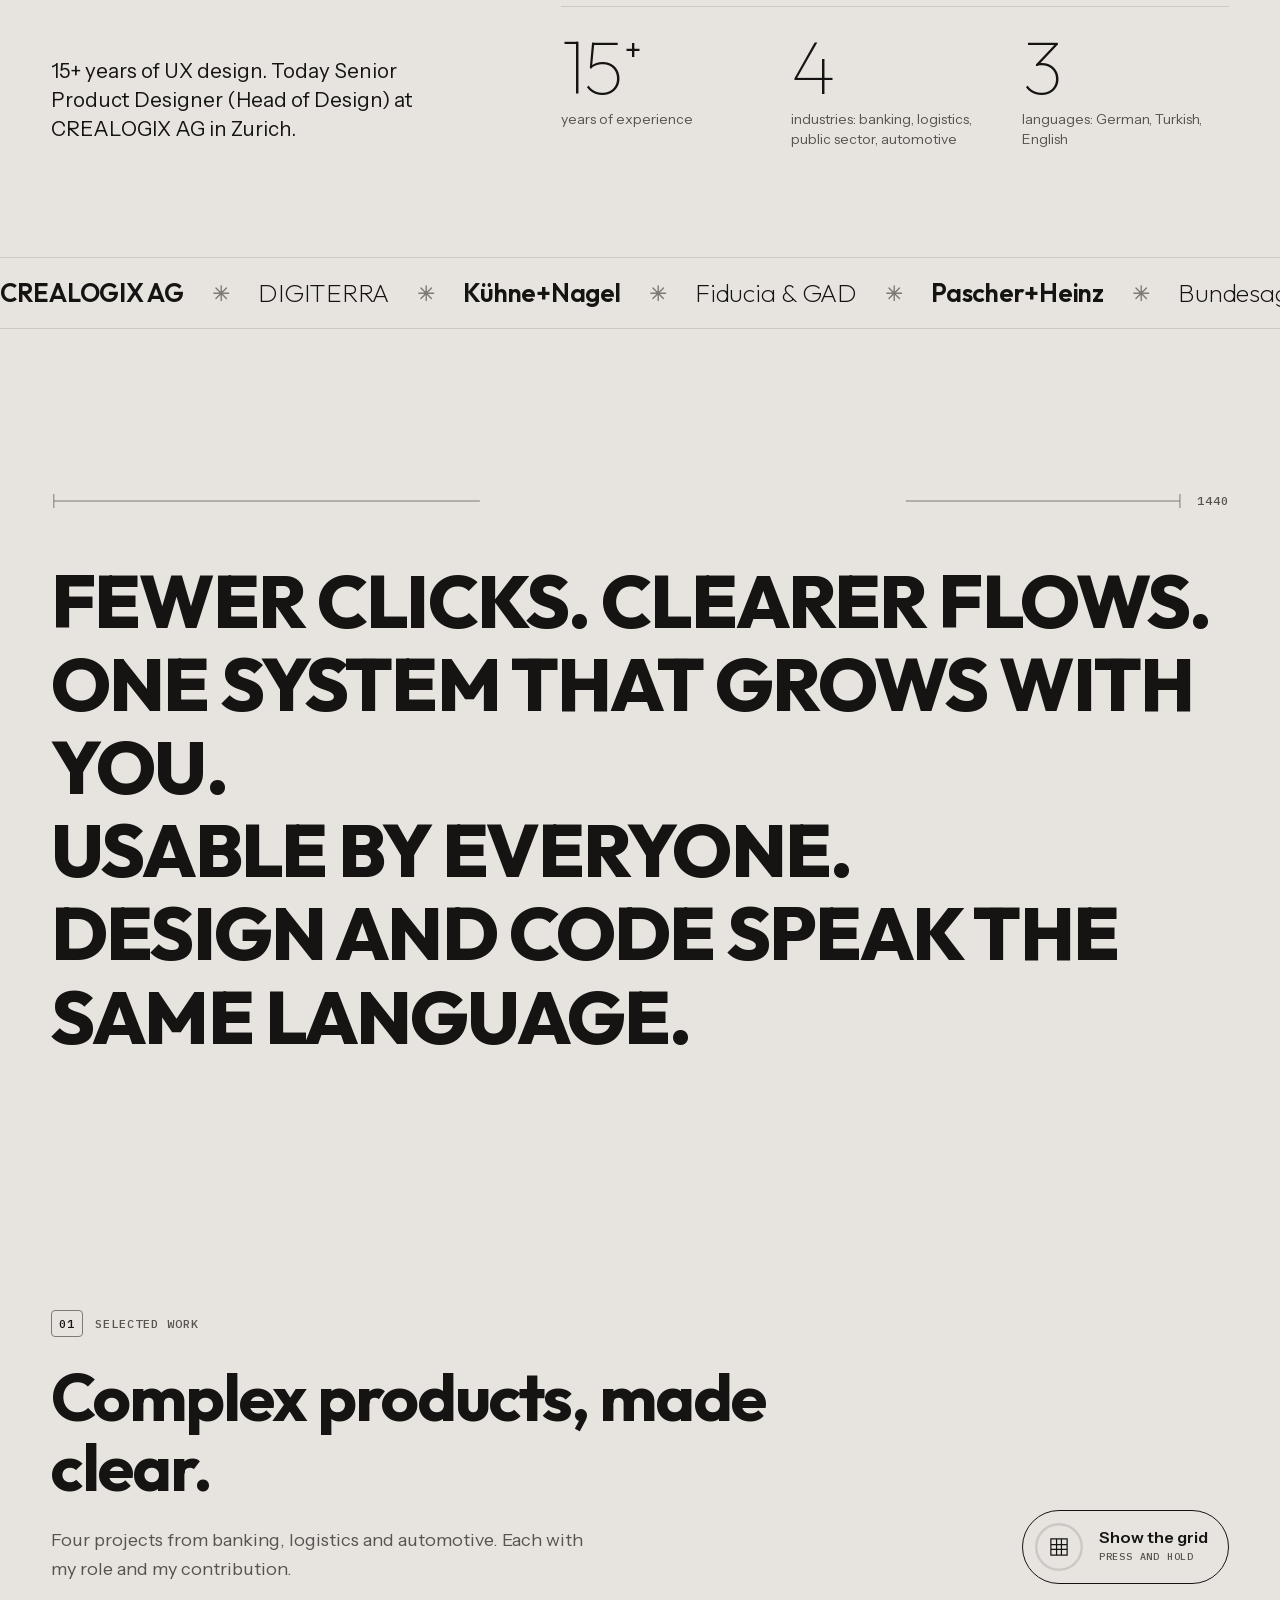
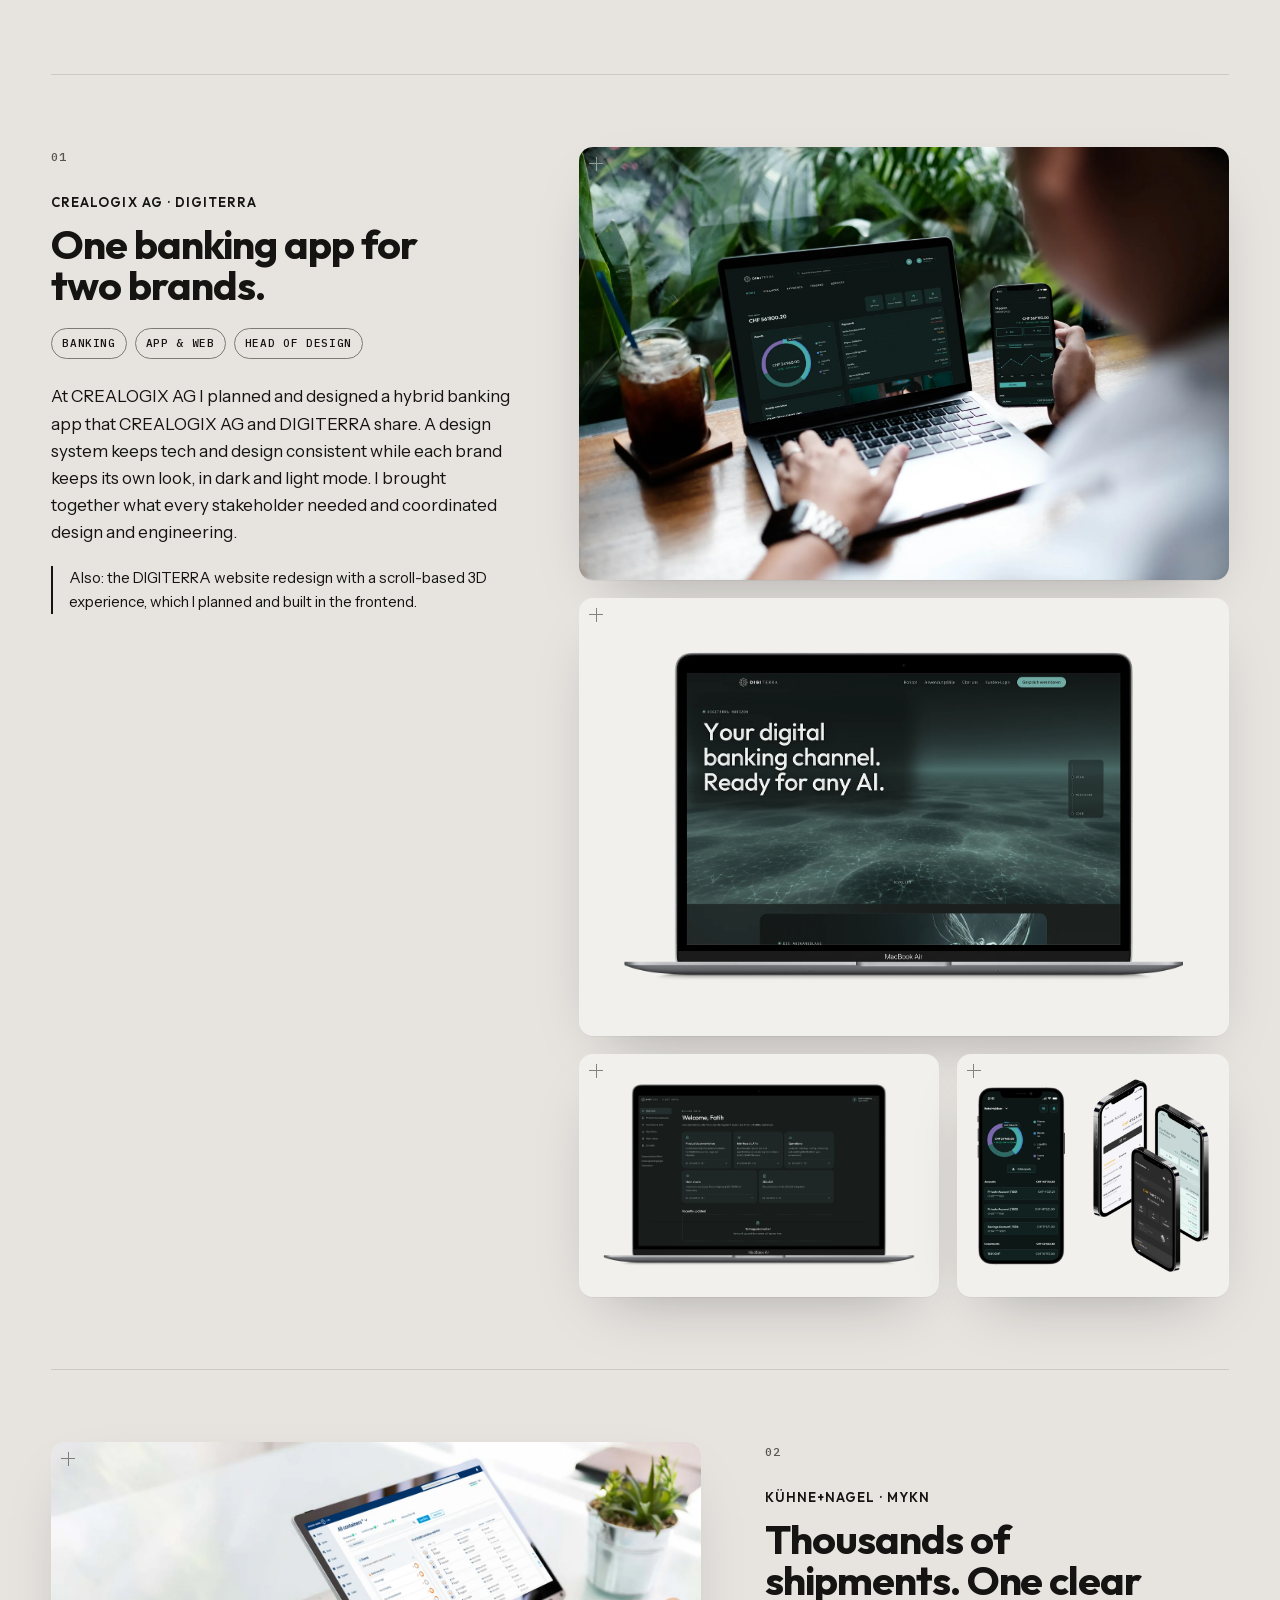
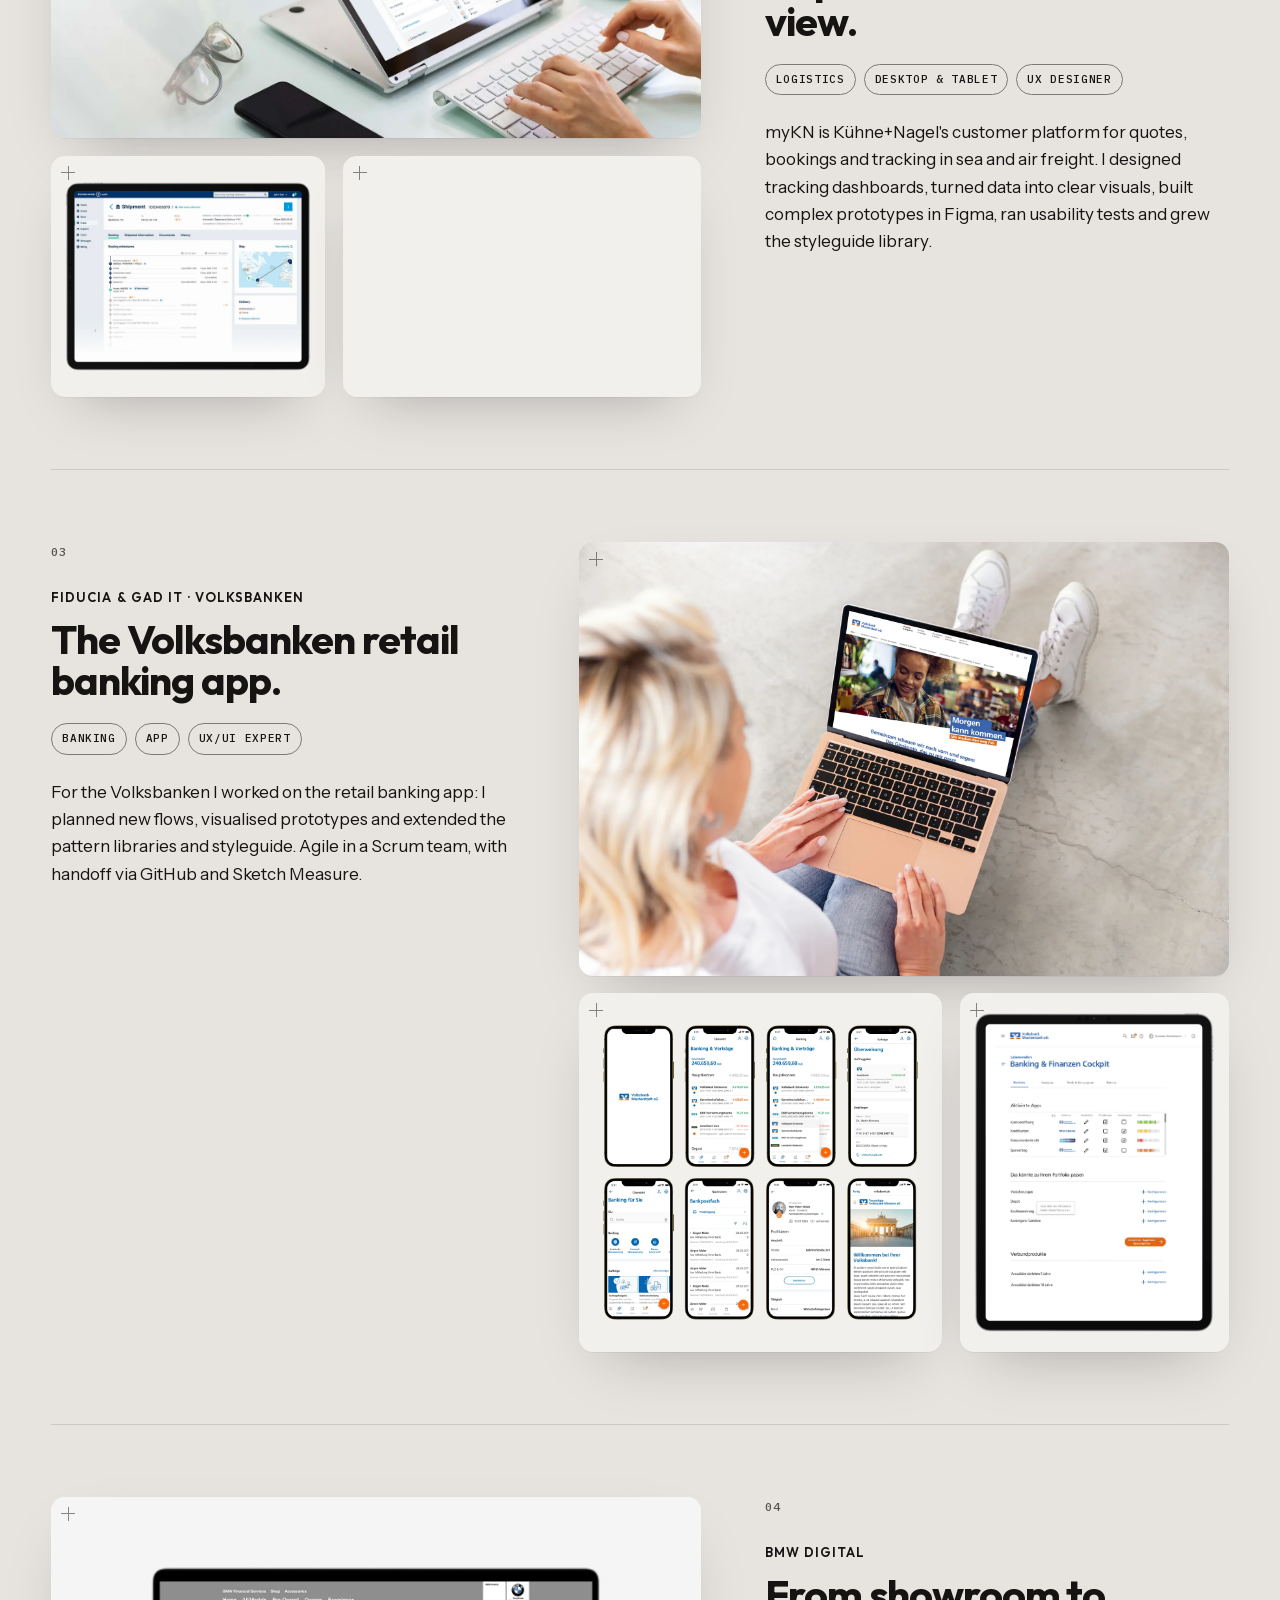
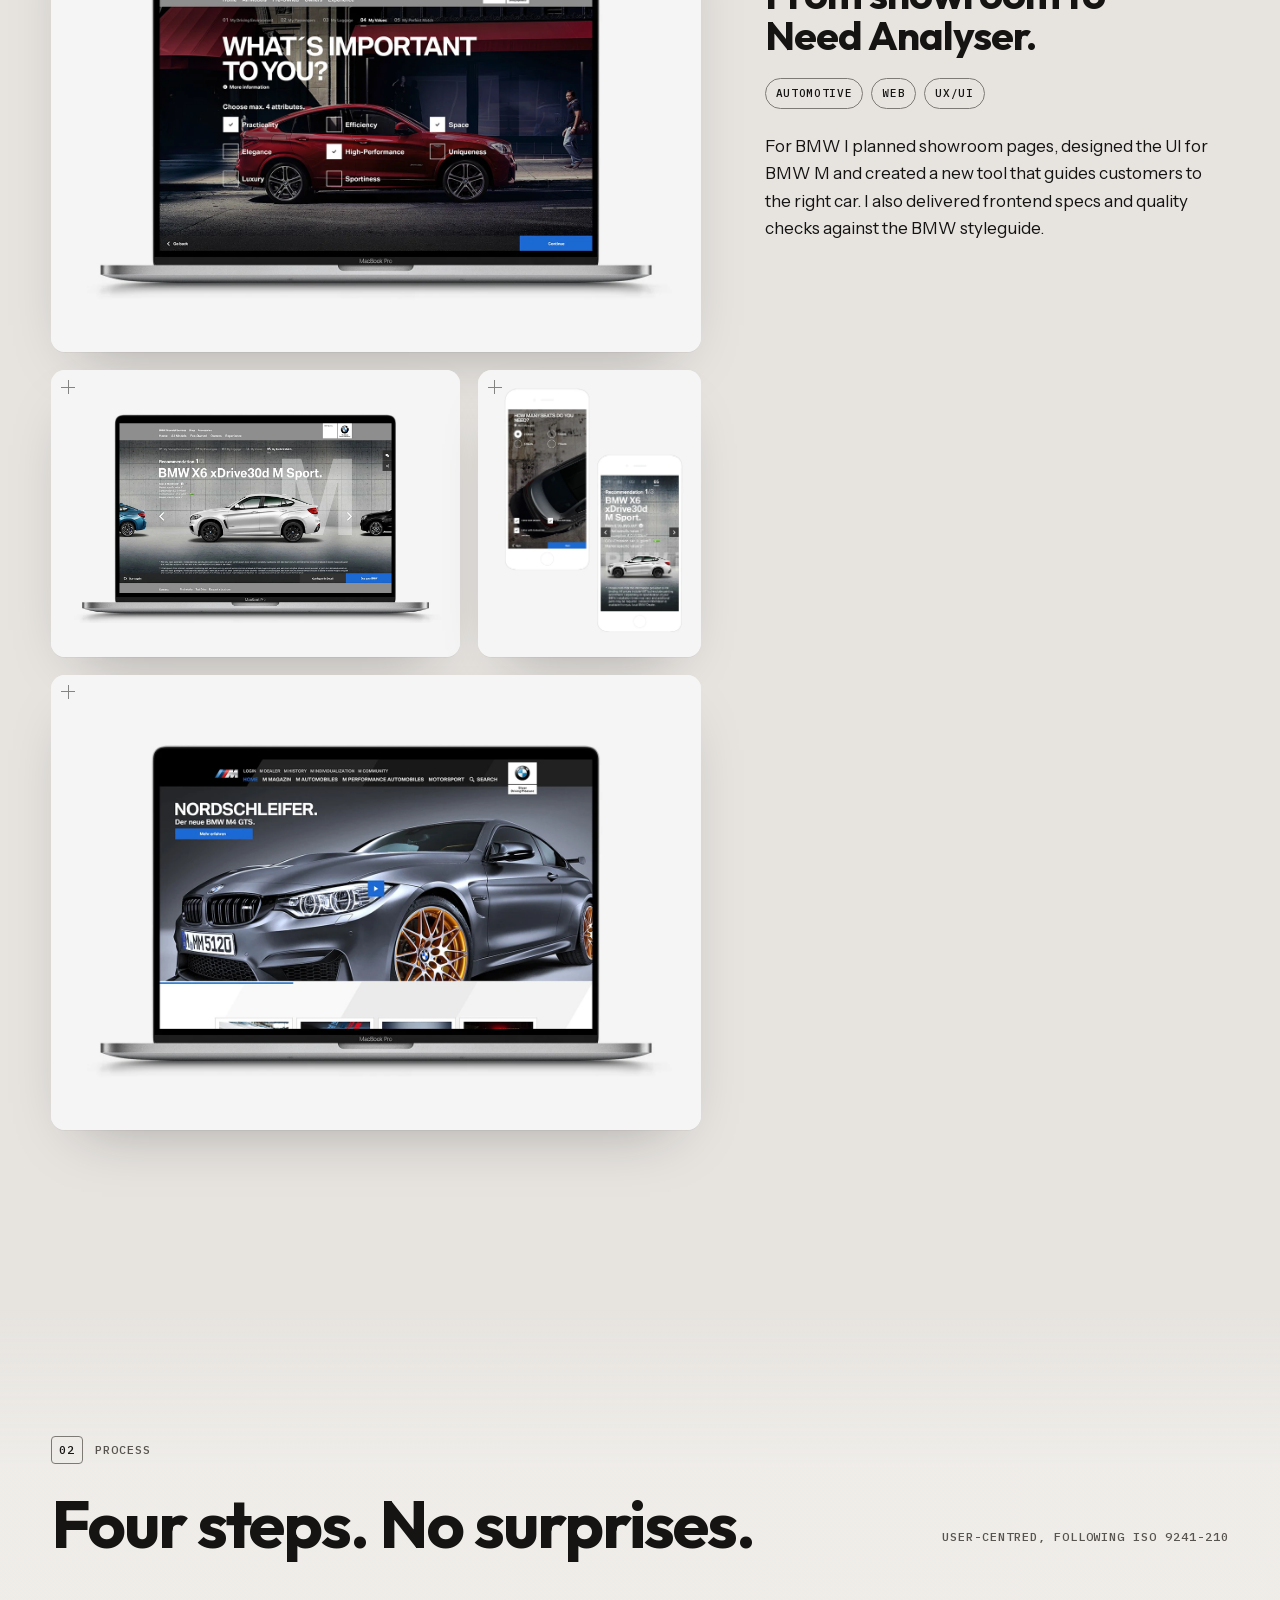
==== commit 0ab948b9: "Update hero closing line and intro lede Co-Authored-By: Claude Opus 5.5 <noreply@anthropic.com>" ====
--- a/index.html
+++ b/index.html
@@ -16,9 +16,9 @@
 <!-- fonts are self-hosted: no request to Google or any other third party -->
 <link rel="preload" href="assets/fonts/outfit-var-latin.woff2" as="font" type="font/woff2" crossorigin>
 <link rel="preload" href="assets/fonts/instrument-sans-var-latin.woff2" as="font" type="font/woff2" crossorigin>
-<link rel="stylesheet" href="assets/css/fonts.css?v=20261008d">
+<link rel="stylesheet" href="assets/css/fonts.css?v=20261008e">
 <script>(function(){var d=document.documentElement,t=null;d.classList.add('js');try{t=localStorage.getItem('theme')}catch(e){}if(t!=='dark'&&t!=='light'){t=window.matchMedia&&matchMedia('(prefers-color-scheme: dark)').matches?'dark':'light'}d.setAttribute('data-theme',t)})()</script>
-<link rel="stylesheet" href="assets/css/site.css?v=20261008d">
+<link rel="stylesheet" href="assets/css/site.css?v=20261008e">
 </head>
 <body>
 <a class="skip" href="#main" data-i18n="skip">Zum Inhalt springen</a>
@@ -94,7 +94,7 @@
 
     <div class="band b5" data-a="0.82" data-b="1" data-fx="settle" data-ramp="0.06">
       <p class="hl hl-settle" data-split="settle" data-i18n="h5t">Vom ersten Strich bis in den Code.</p>
-      <p class="sub settle-sub" data-i18n="h5s">Ich gestalte Designsysteme und Interfaces und baue Frontends selbst.</p>
+      <p class="sub settle-sub" data-i18n="h5s">Ich gestalte Designsysteme und Interfaces.</p>
       <div class="cta-row settle-cta">
         <a class="btn btn-ghost" href="#work" data-i18n="ctaWork">Arbeiten ansehen</a>
         <a class="btn btn-accent" href="#contact" data-i18n="ctaTalk">Gespräch anfragen</a>
@@ -136,7 +136,7 @@
     <p class="label mono reveal"><span class="label-idx">00</span><span data-i18n="introLabel">Profil</span></p>
     <h1 class="name" id="intro-name"><span class="name-line">FATIH</span><span class="name-line">CÖLKUSU</span></h1>
     <div class="intro-row">
-      <p class="intro-lede reveal" data-i18n="introLede">15+ Jahre Produktdesign. Heute Head of Design bei der CREALOGIX&nbsp;AG in Zürich.</p>
+      <p class="intro-lede reveal" data-i18n="introLede">15+ Jahre UX Design. Heute Senior Product Designer (Head of Design) bei der CREALOGIX&nbsp;AG in Zürich.</p>
       <dl class="stats">
         <div class="stat reveal"><dt><span class="count" data-to="15">15</span><span class="stat-plus">+</span></dt><dd data-i18n="stat1">Jahre Erfahrung</dd></div>
         <div class="stat reveal"><dt><span class="count" data-to="4">4</span></dt><dd data-i18n="stat2">Branchen: Banking, Logistik, öffentlicher Sektor, Automotive</dd></div>
@@ -447,6 +447,6 @@
   </div>
 </aside>
 
-<script src="assets/js/site.js?v=20261008d" defer></script>
+<script src="assets/js/site.js?v=20261008e" defer></script>
 </body>
 </html>
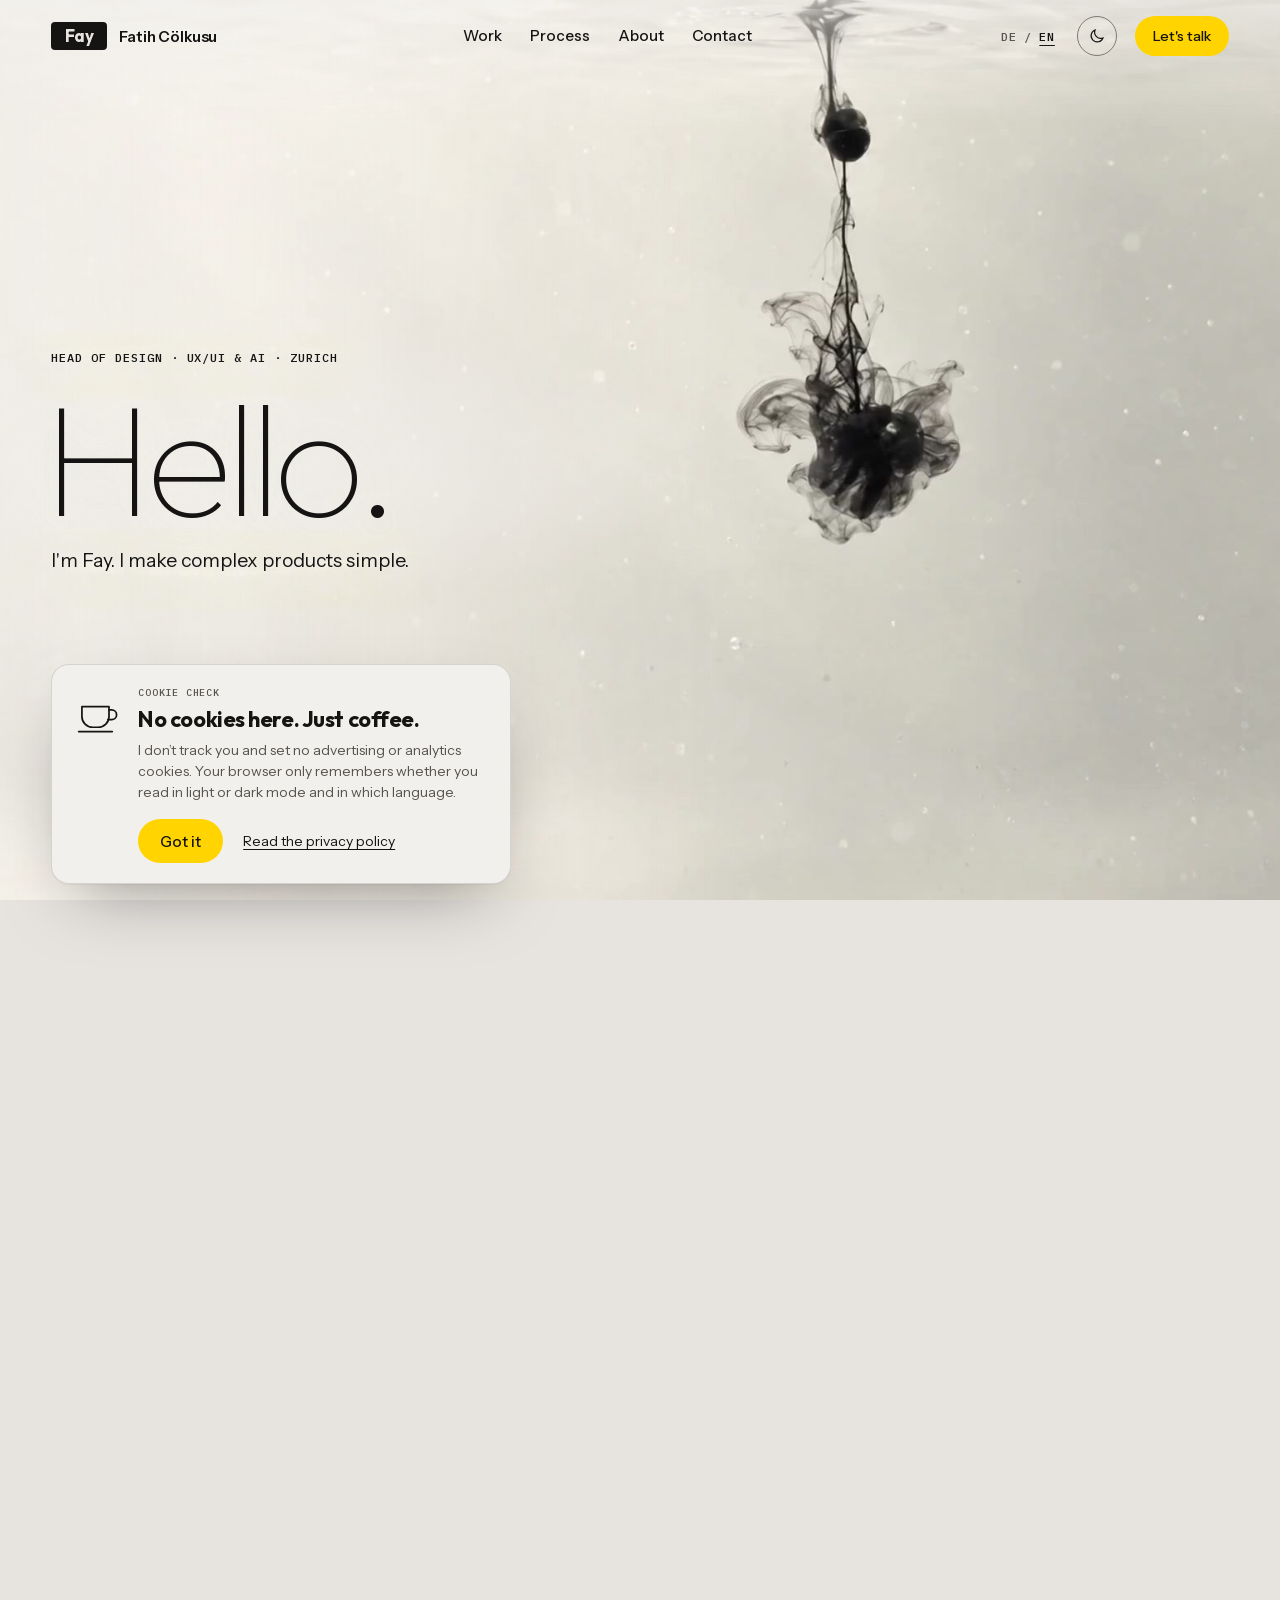
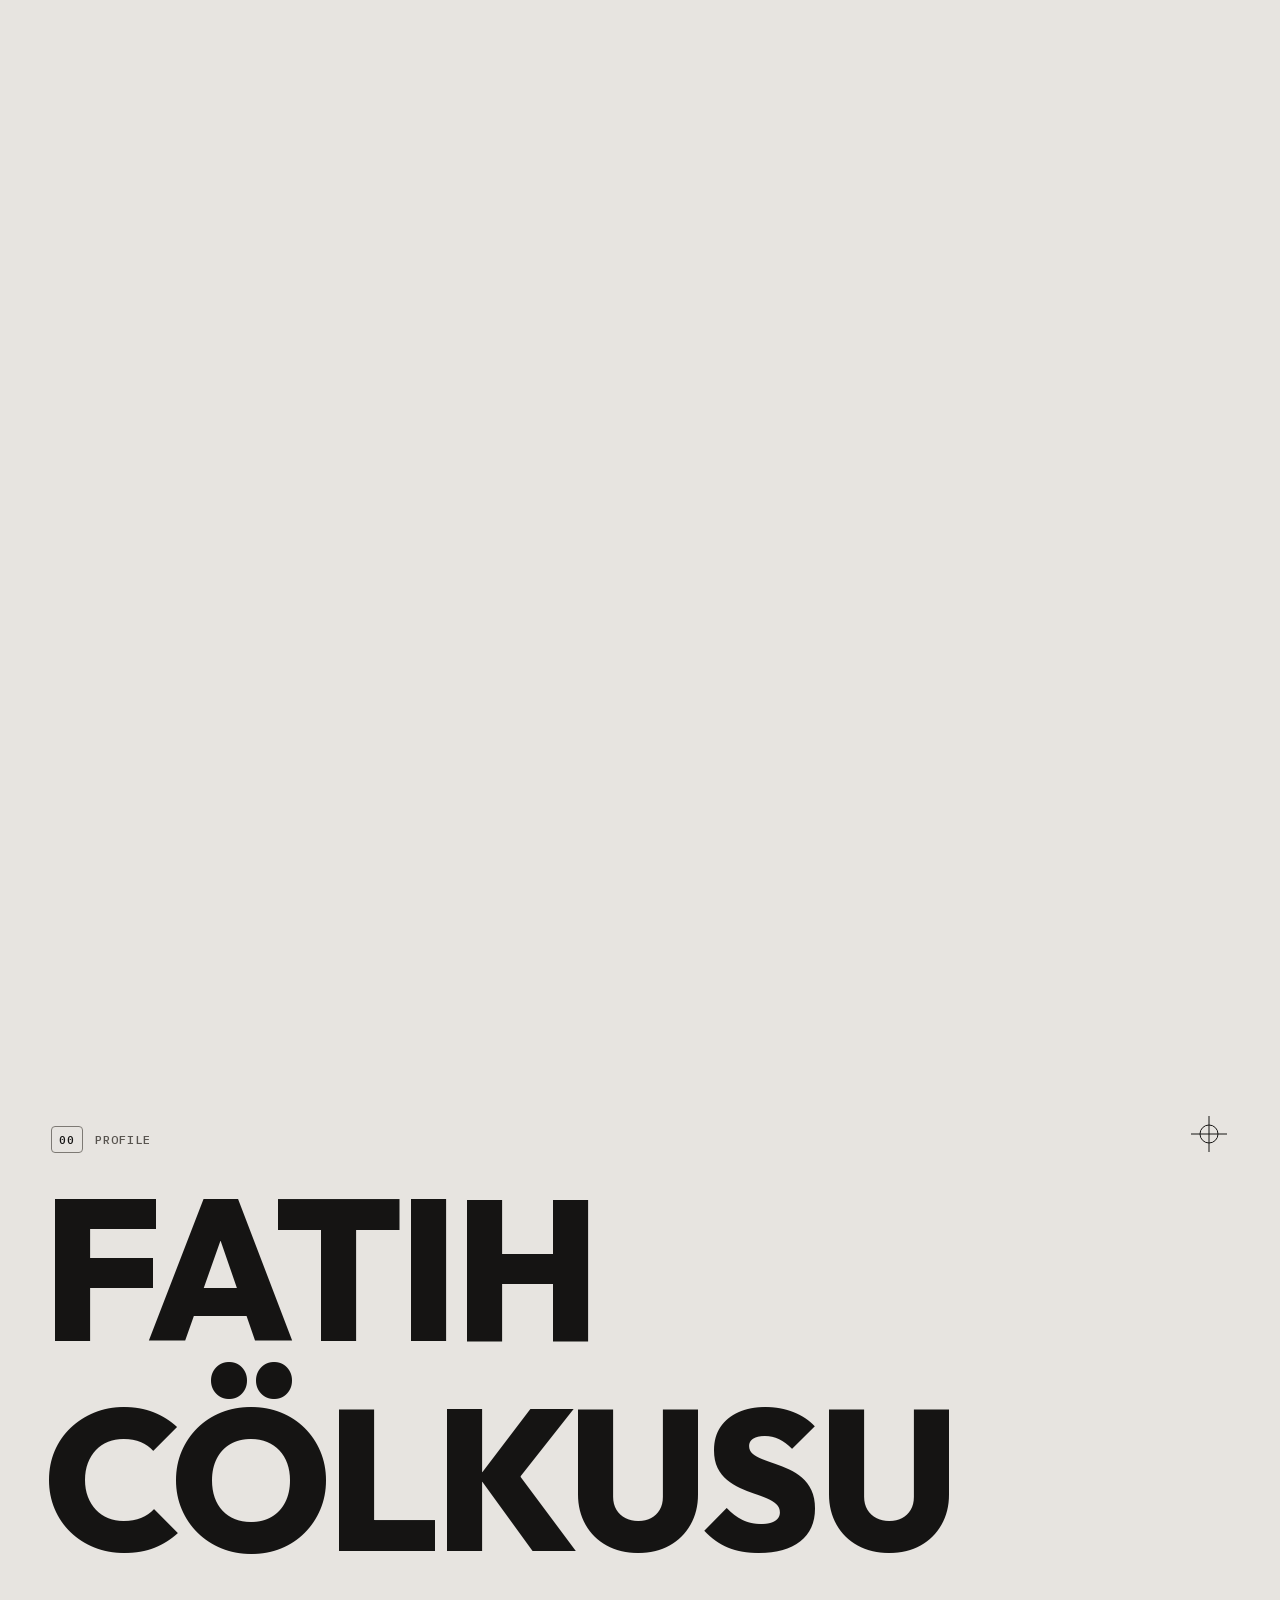
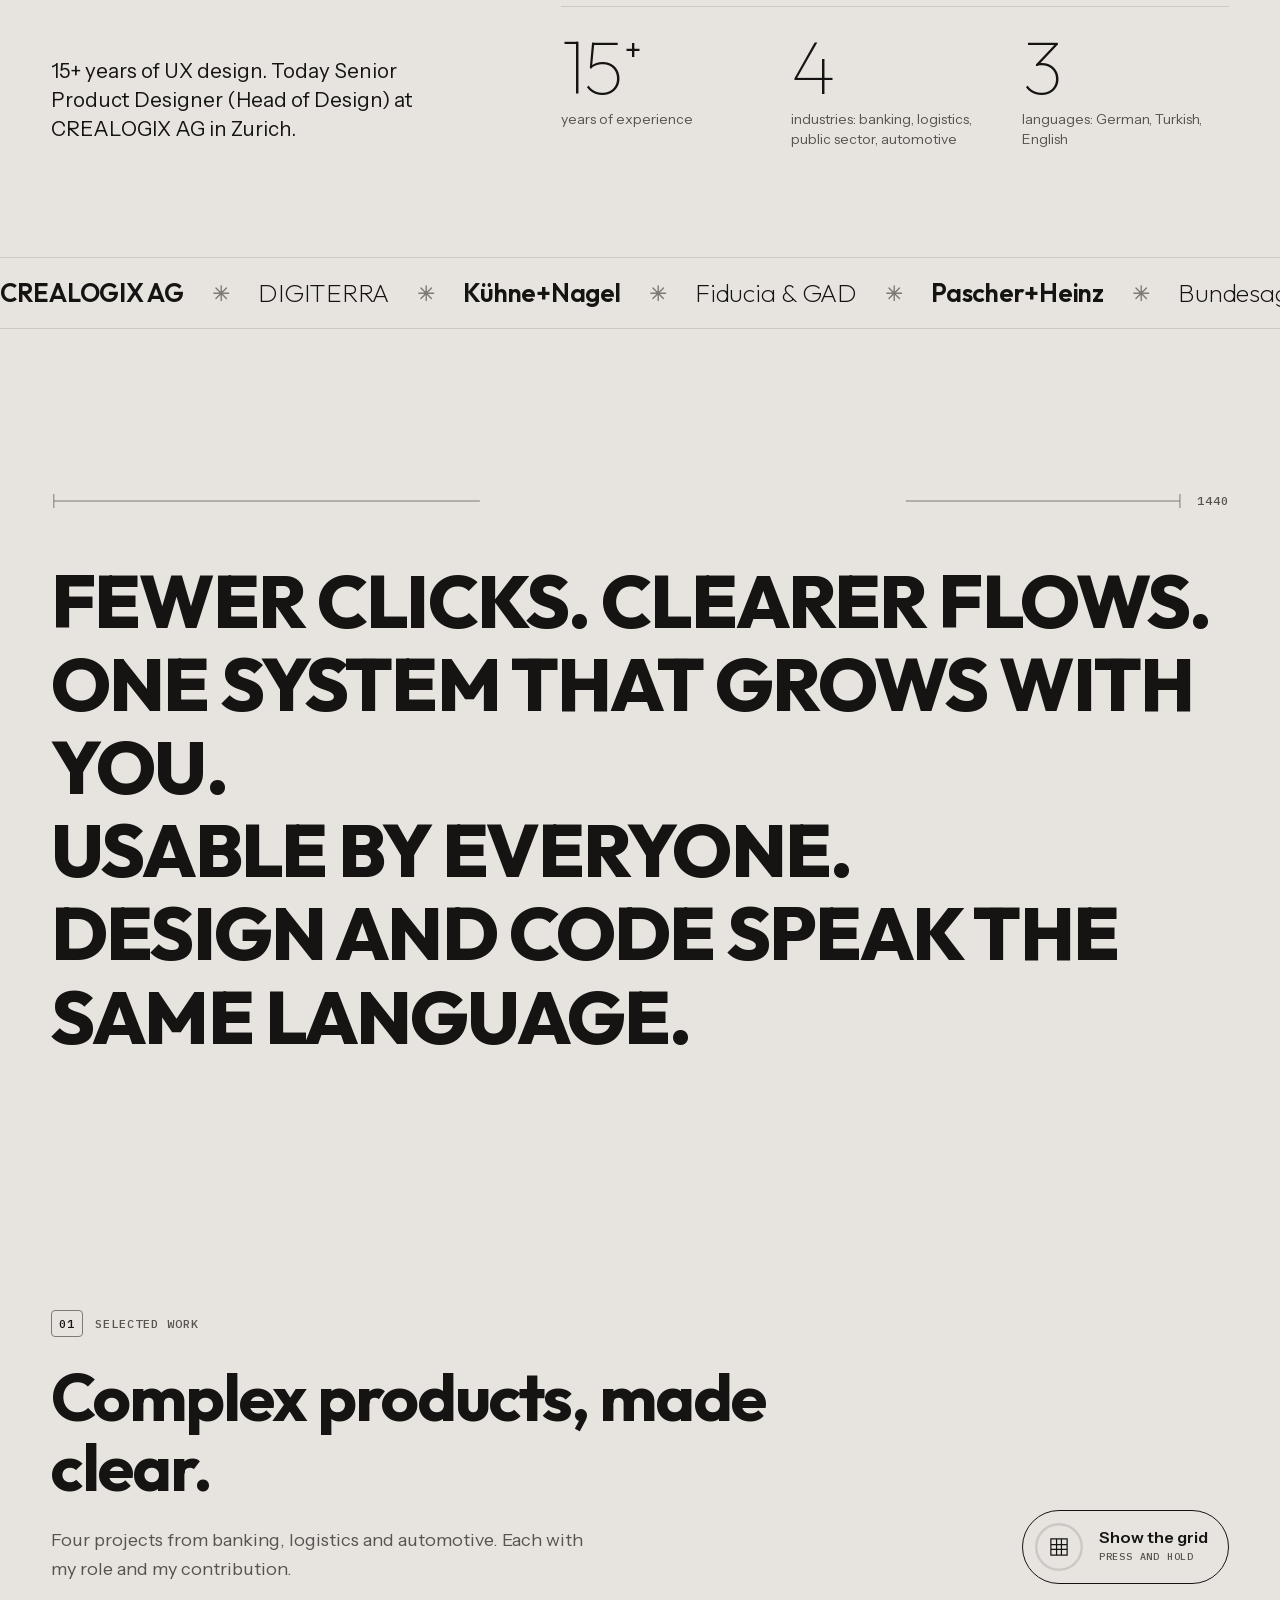
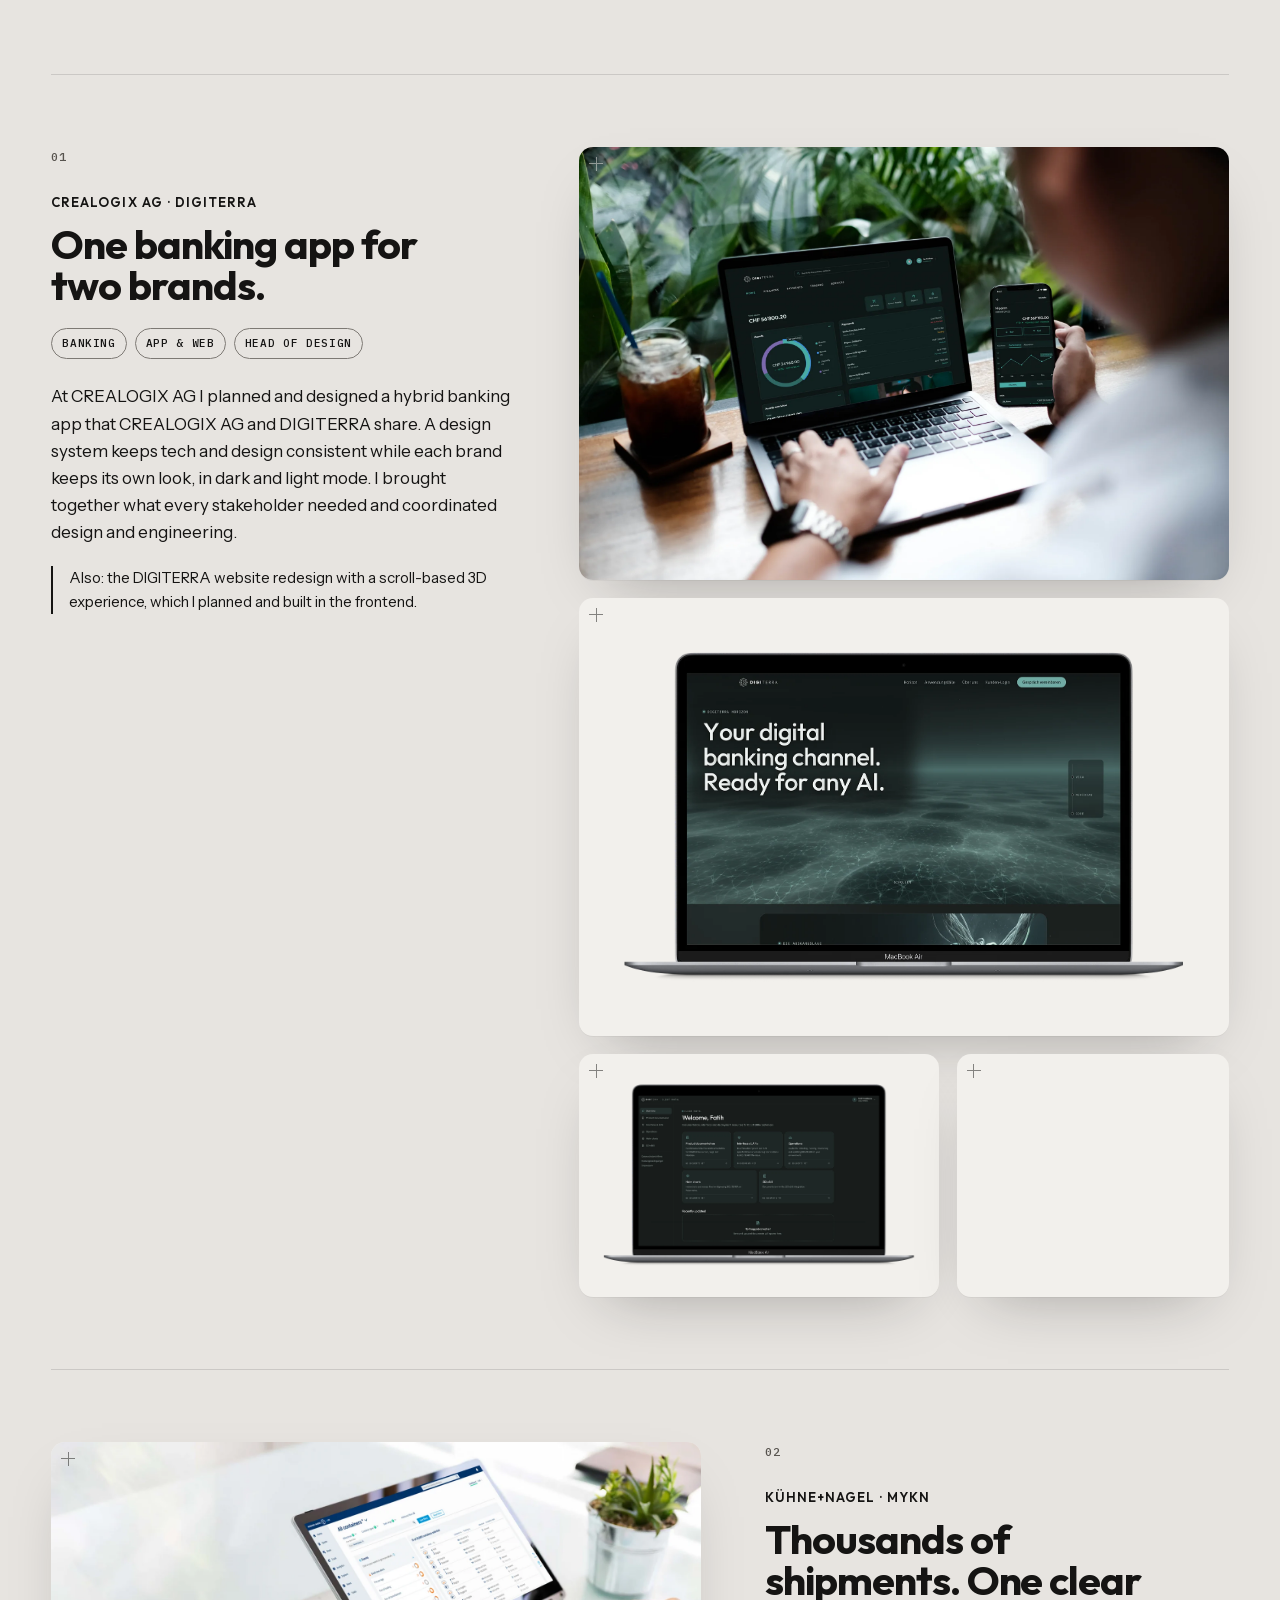
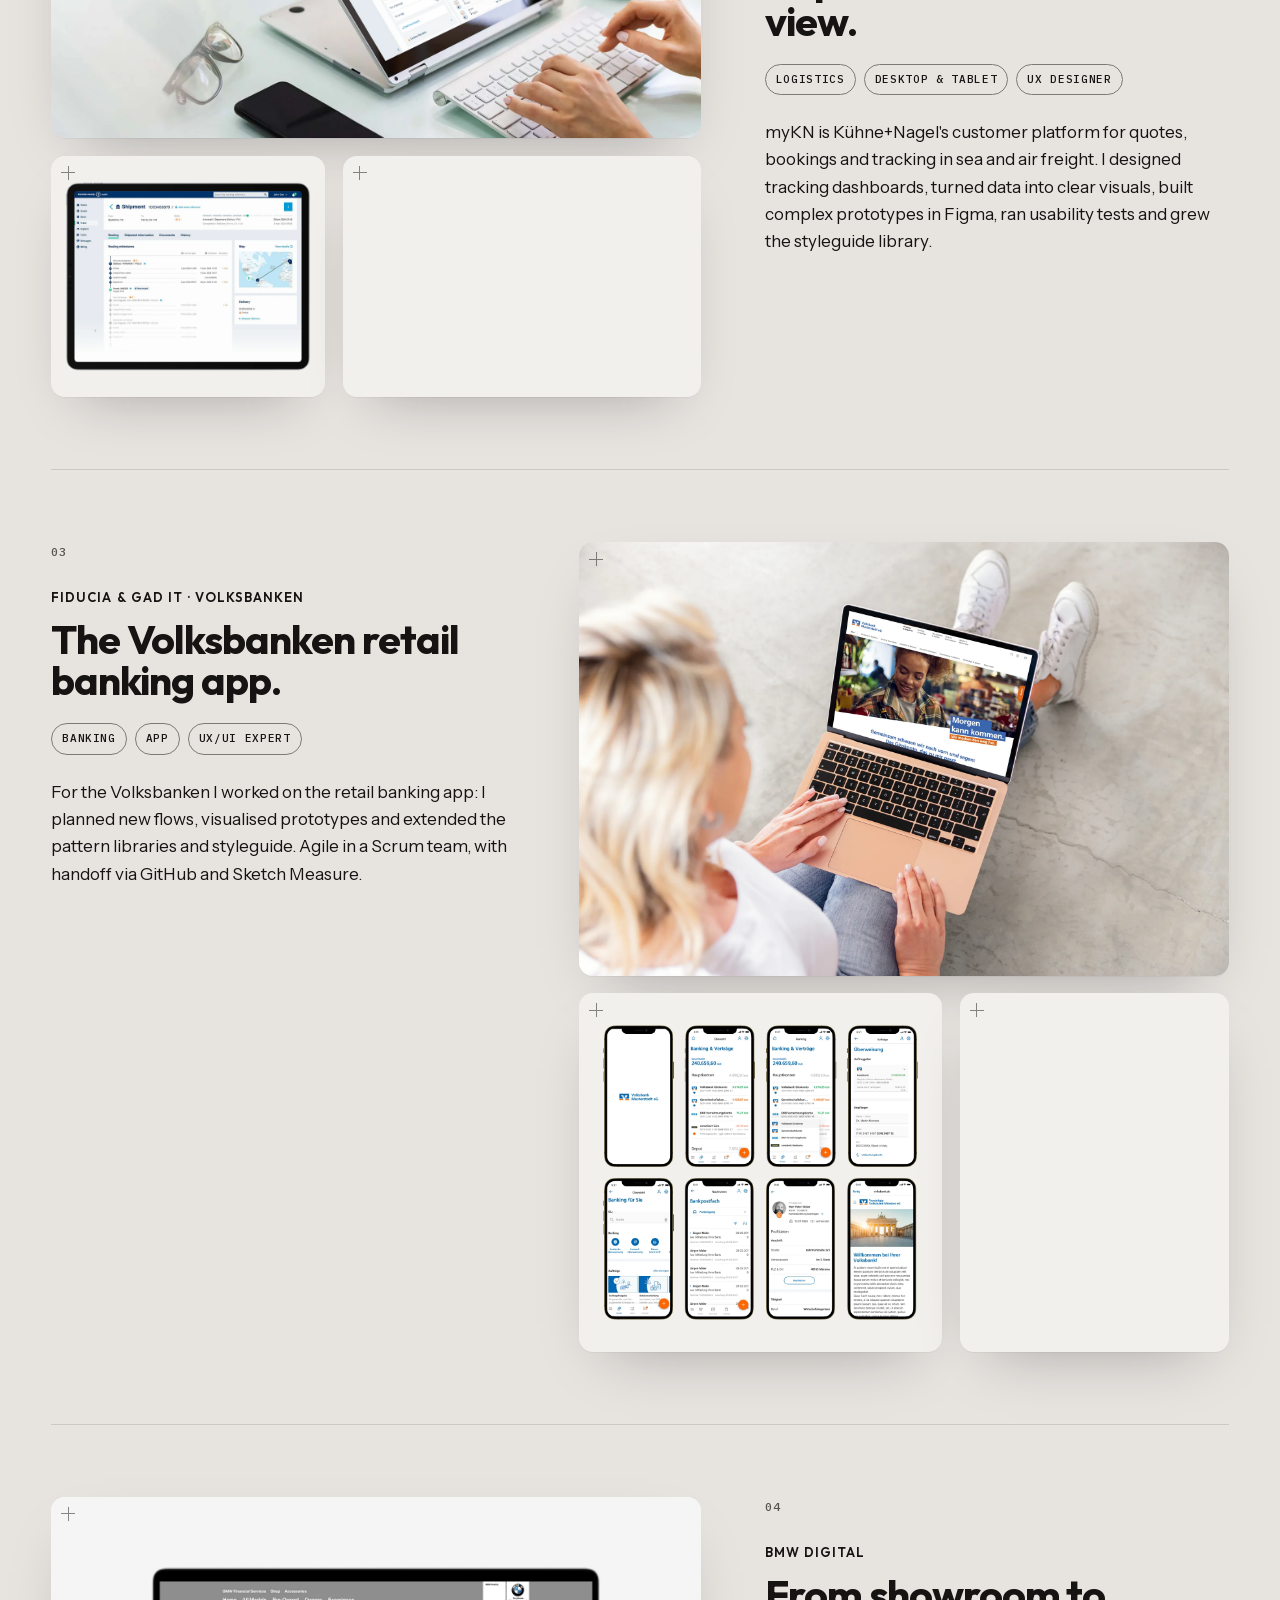
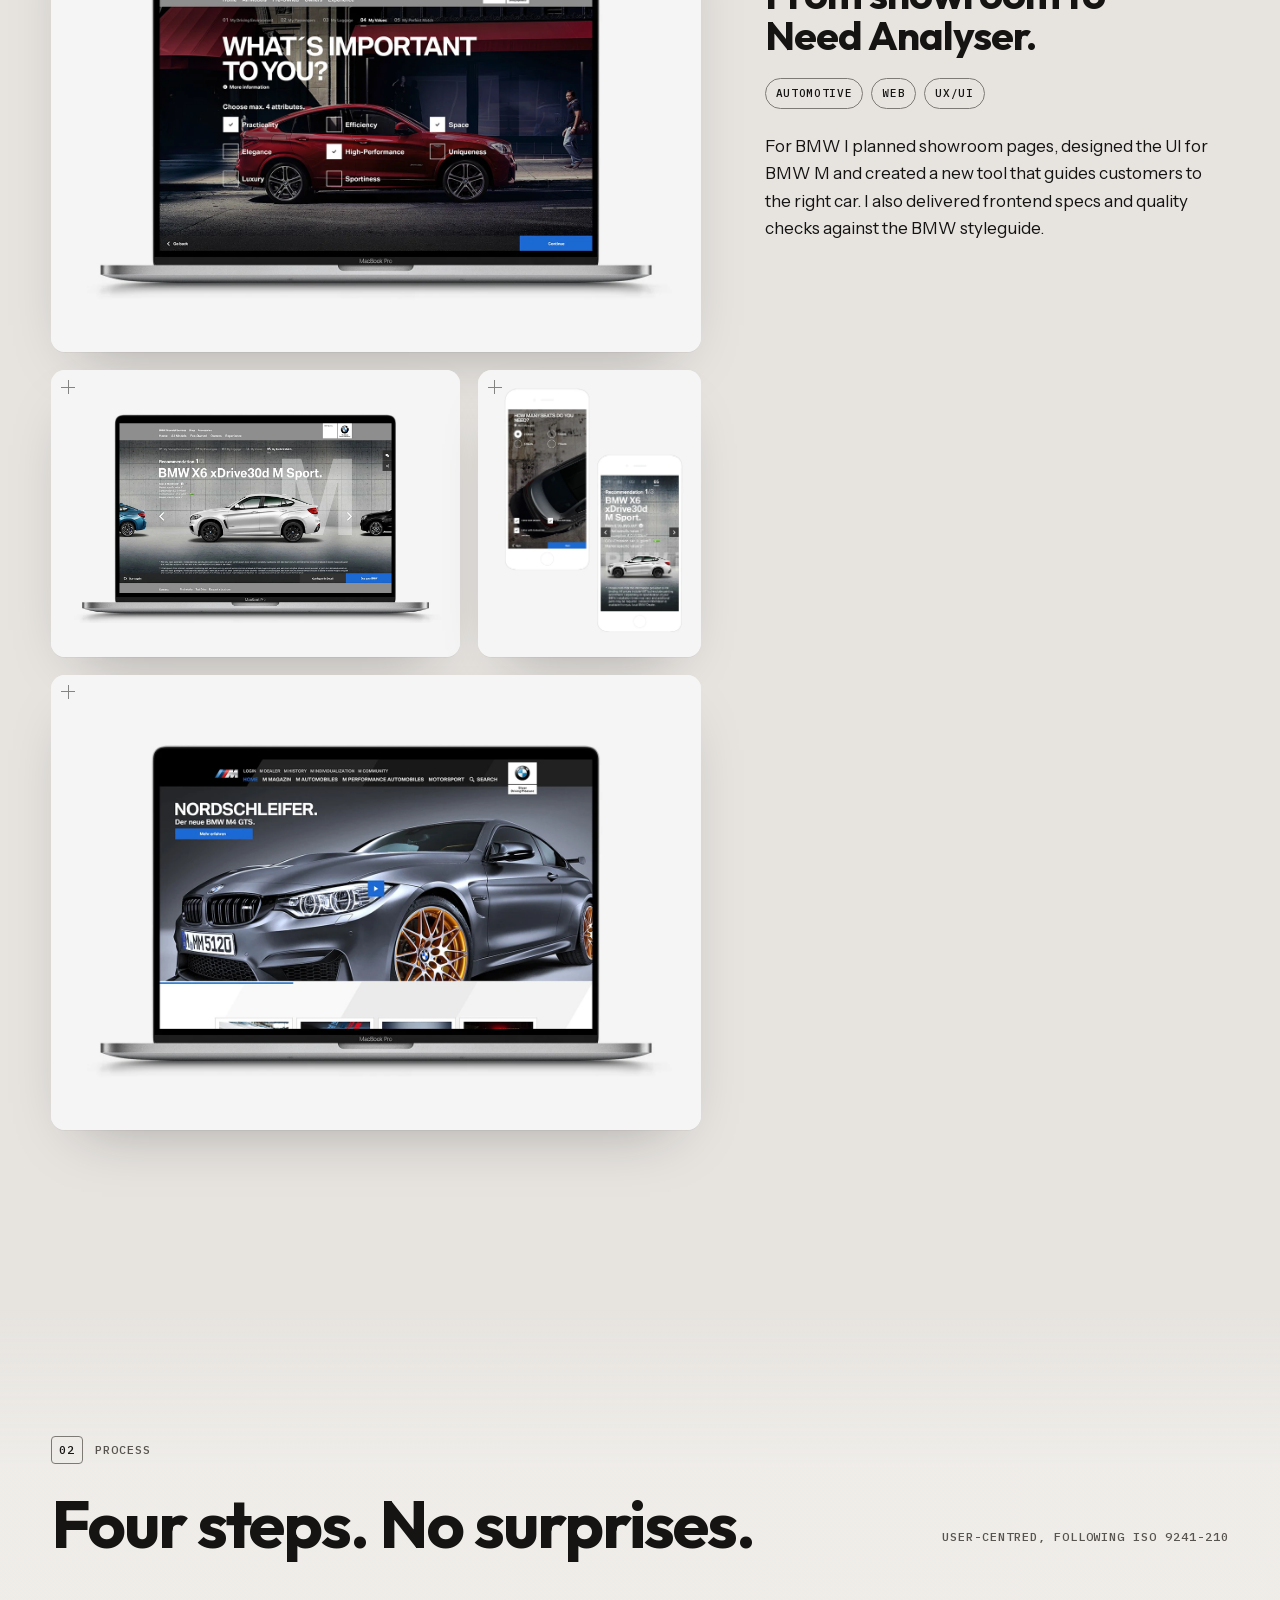
==== commit bdc4d2db: "Add favicon set from the Fay brand mark SVG (adapts to dark mode), ICO, Apple touch icon and web man" ====
--- a/index.html
+++ b/index.html
@@ -12,7 +12,10 @@
 <meta property="og:image" content="https://www.faydesign.ch/assets/og-image.jpg">
 <meta property="og:url" content="https://www.faydesign.ch/">
 <link rel="canonical" href="https://www.faydesign.ch/">
-<link rel="icon" href="data:image/svg+xml,%3Csvg xmlns='http://www.w3.org/2000/svg' viewBox='0 0 64 64'%3E%3Crect width='64' height='64' rx='12' fill='%23151413'/%3E%3Ctext x='32' y='42' font-family='Arial,Helvetica,sans-serif' font-weight='700' font-size='26' text-anchor='middle' fill='%23E7E4E0'%3EFay%3C/text%3E%3C/svg%3E">
+<link rel="icon" href="favicon.ico" sizes="32x32">
+<link rel="icon" href="favicon.svg" type="image/svg+xml">
+<link rel="apple-touch-icon" href="apple-touch-icon.png">
+<link rel="manifest" href="site.webmanifest">
 <!-- fonts are self-hosted: no request to Google or any other third party -->
 <link rel="preload" href="assets/fonts/outfit-var-latin.woff2" as="font" type="font/woff2" crossorigin>
 <link rel="preload" href="assets/fonts/instrument-sans-var-latin.woff2" as="font" type="font/woff2" crossorigin>
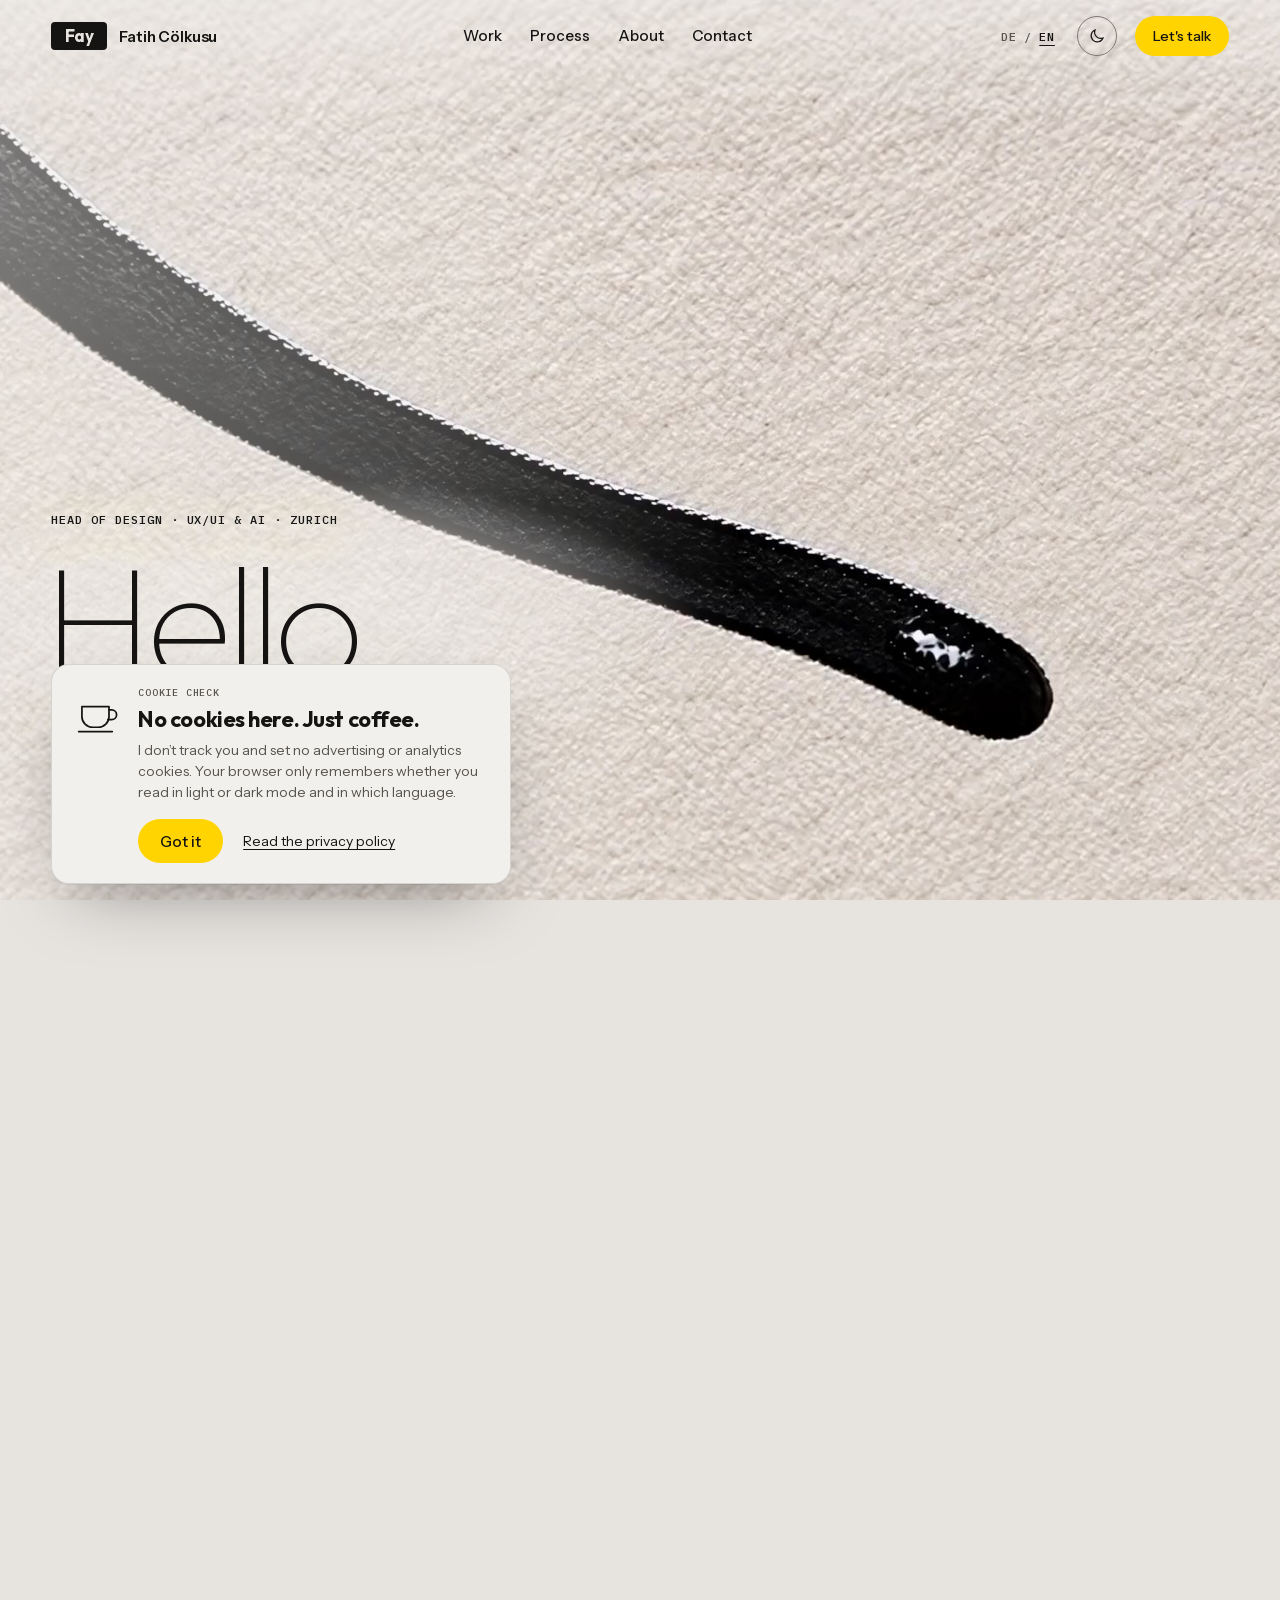
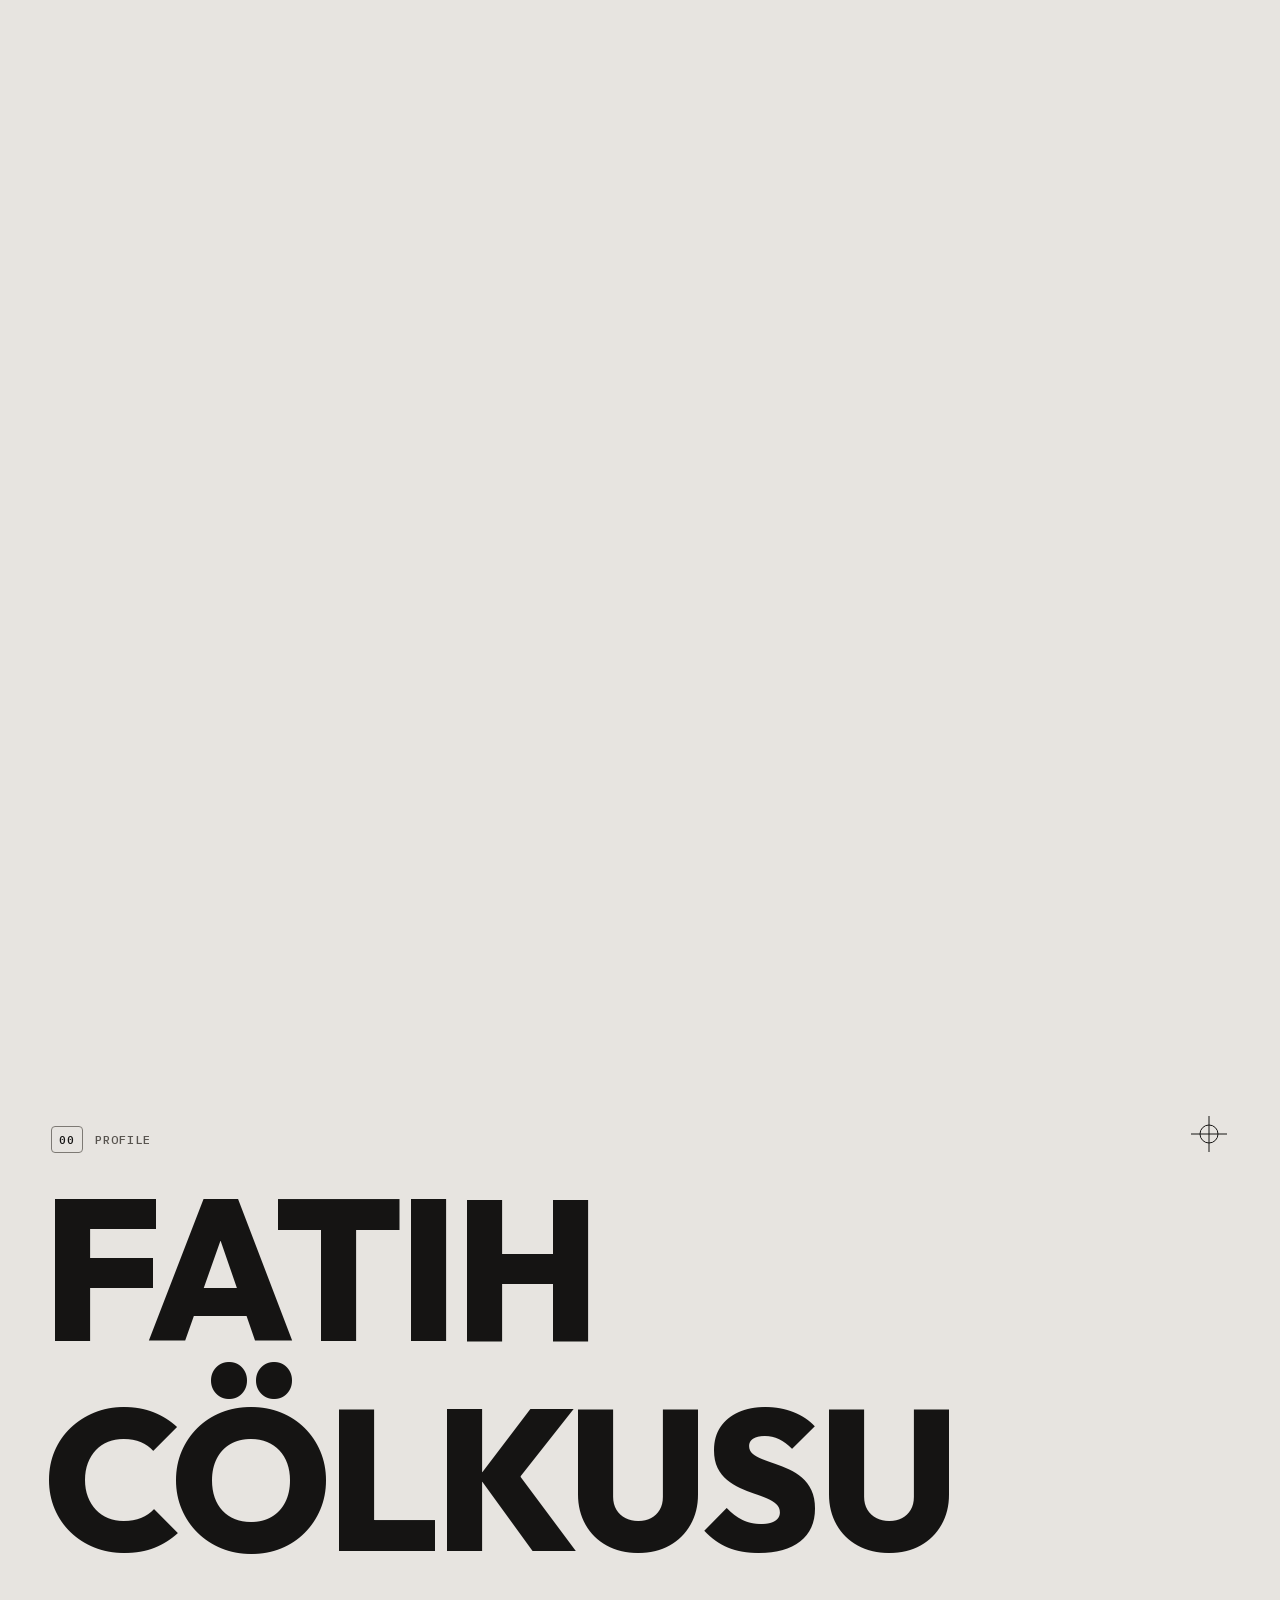
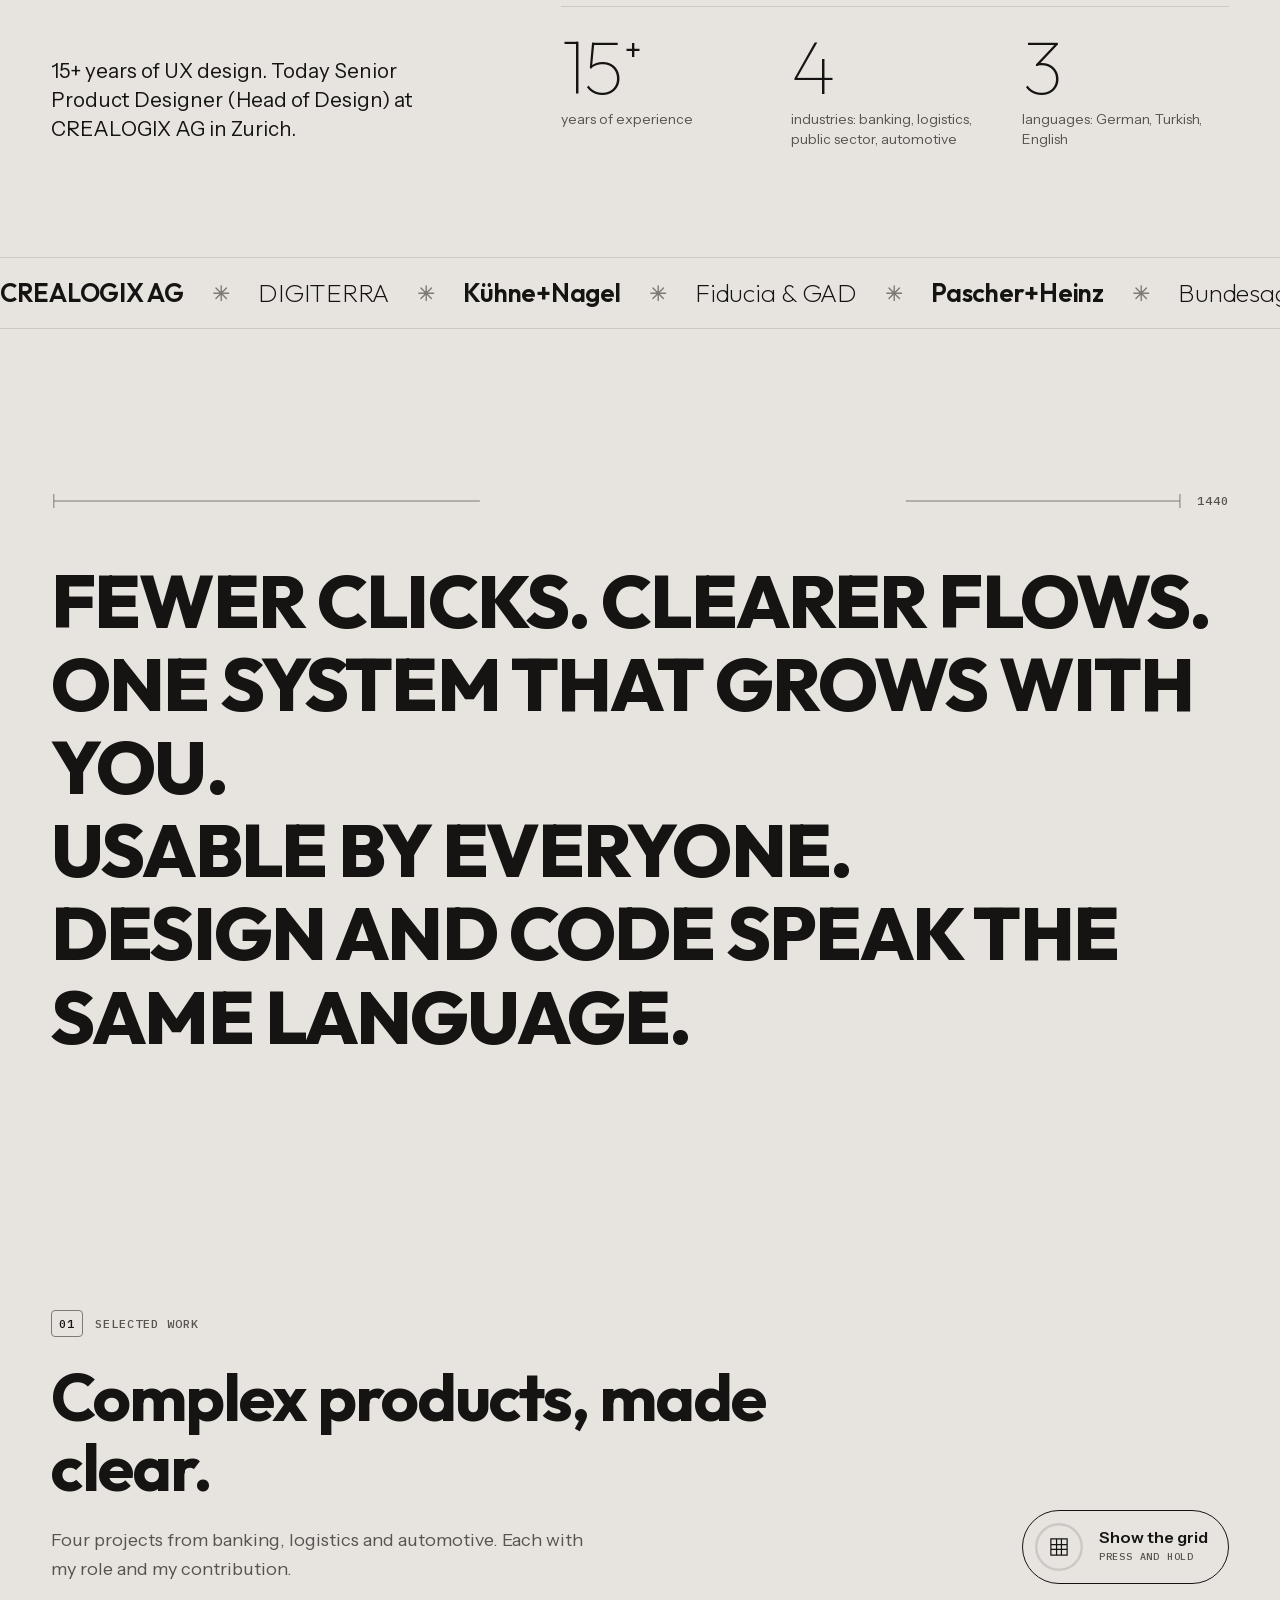
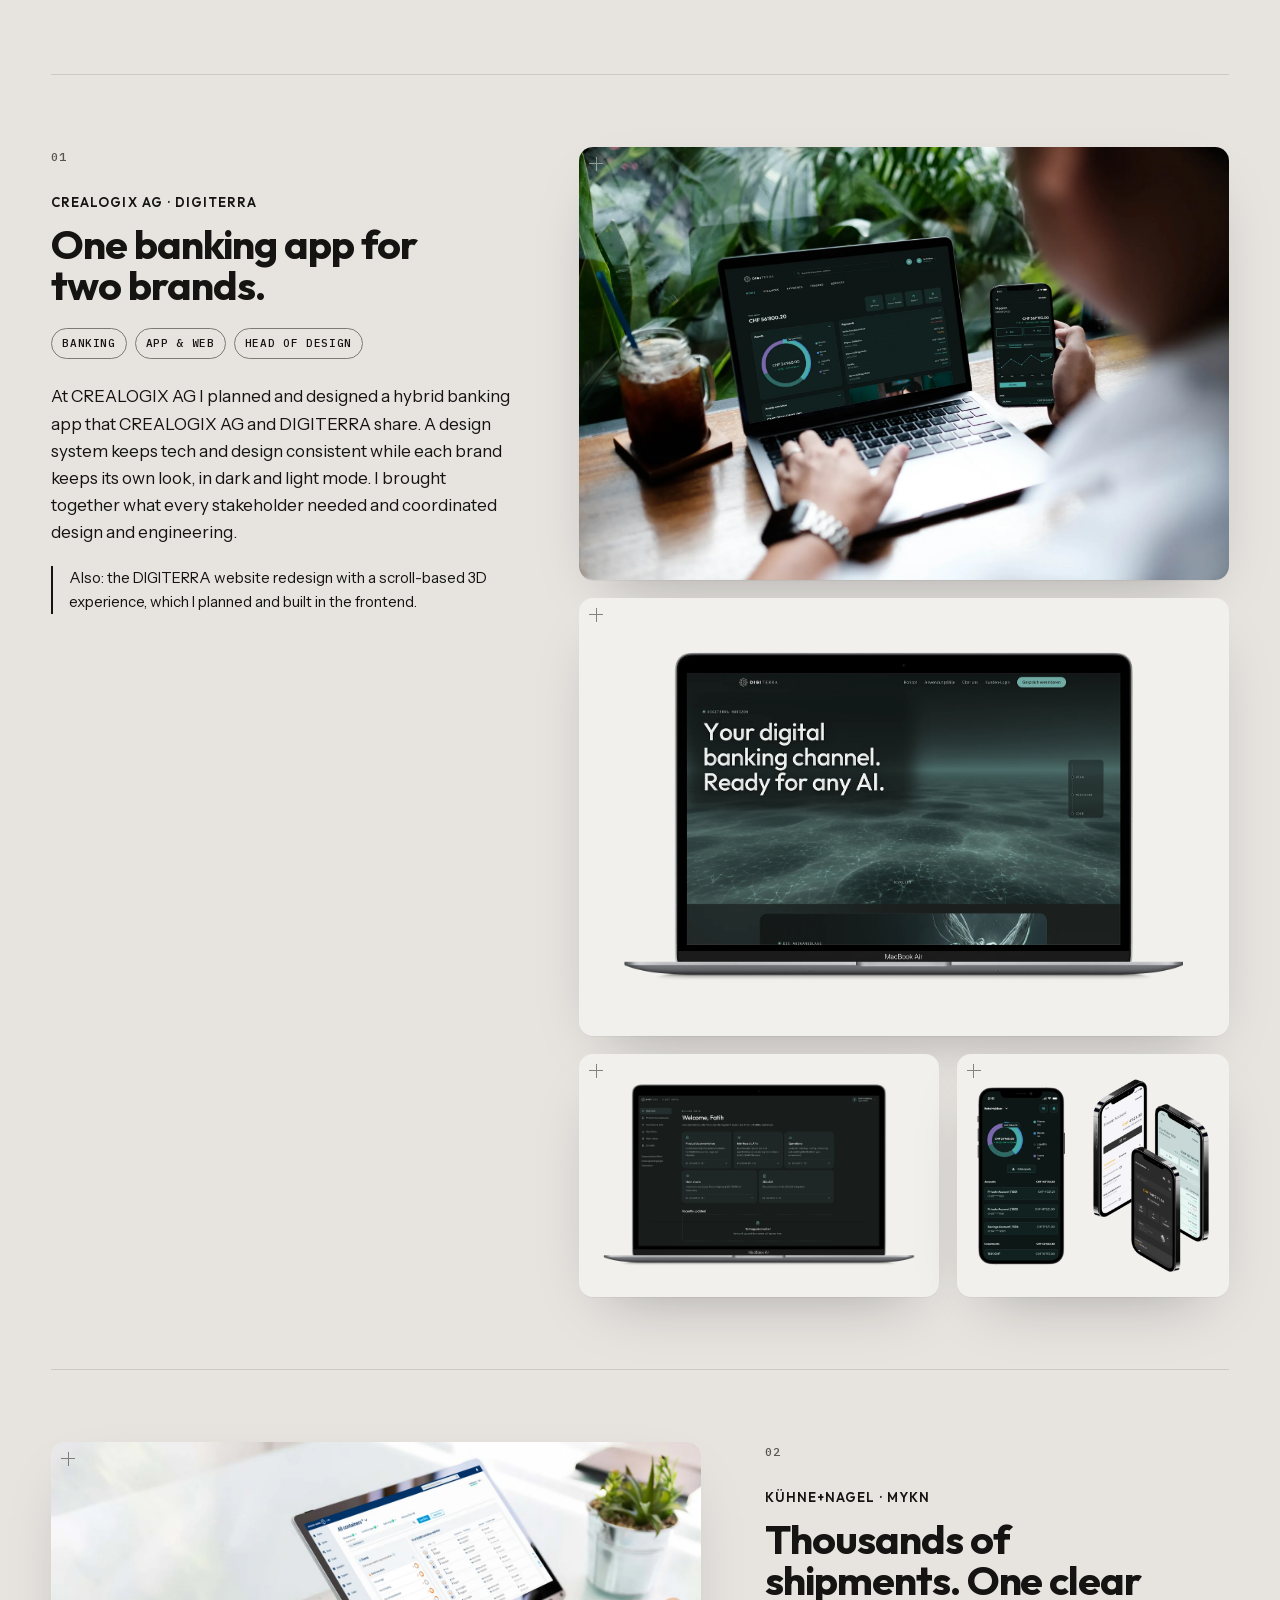
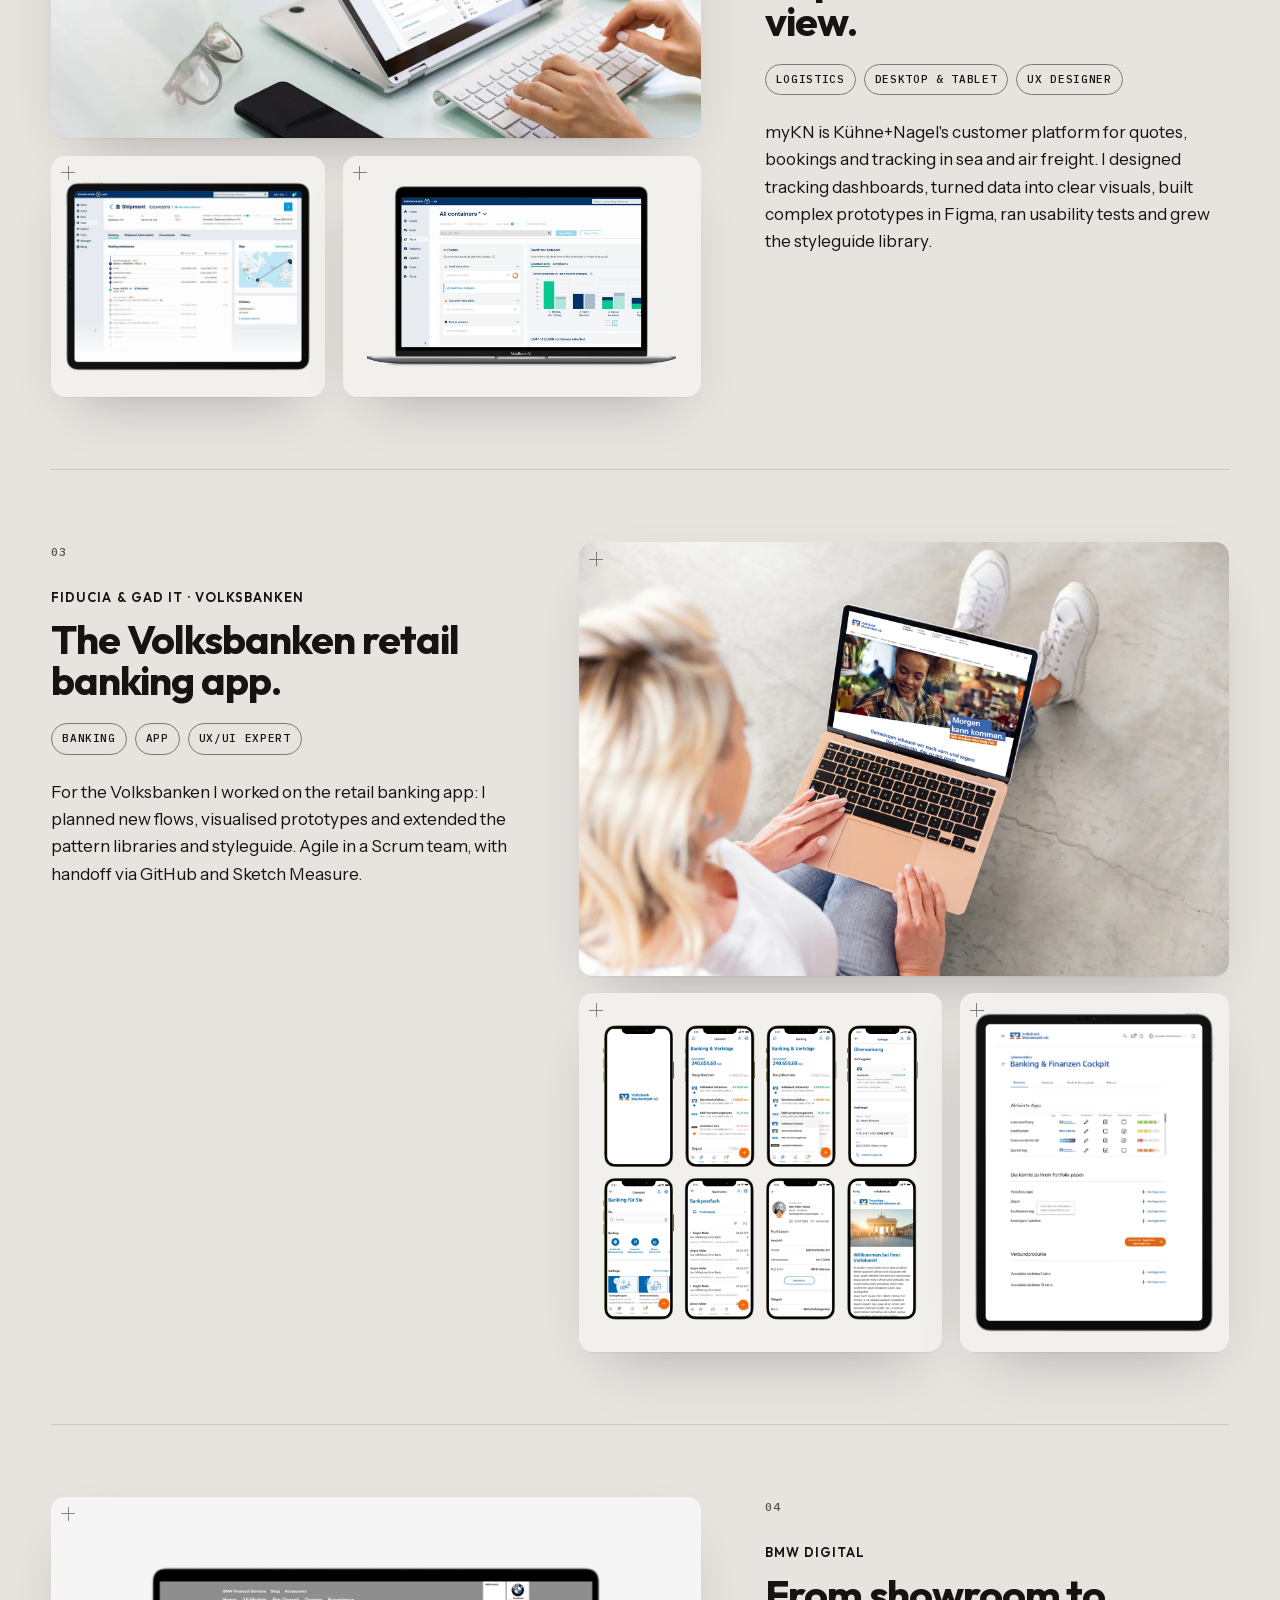
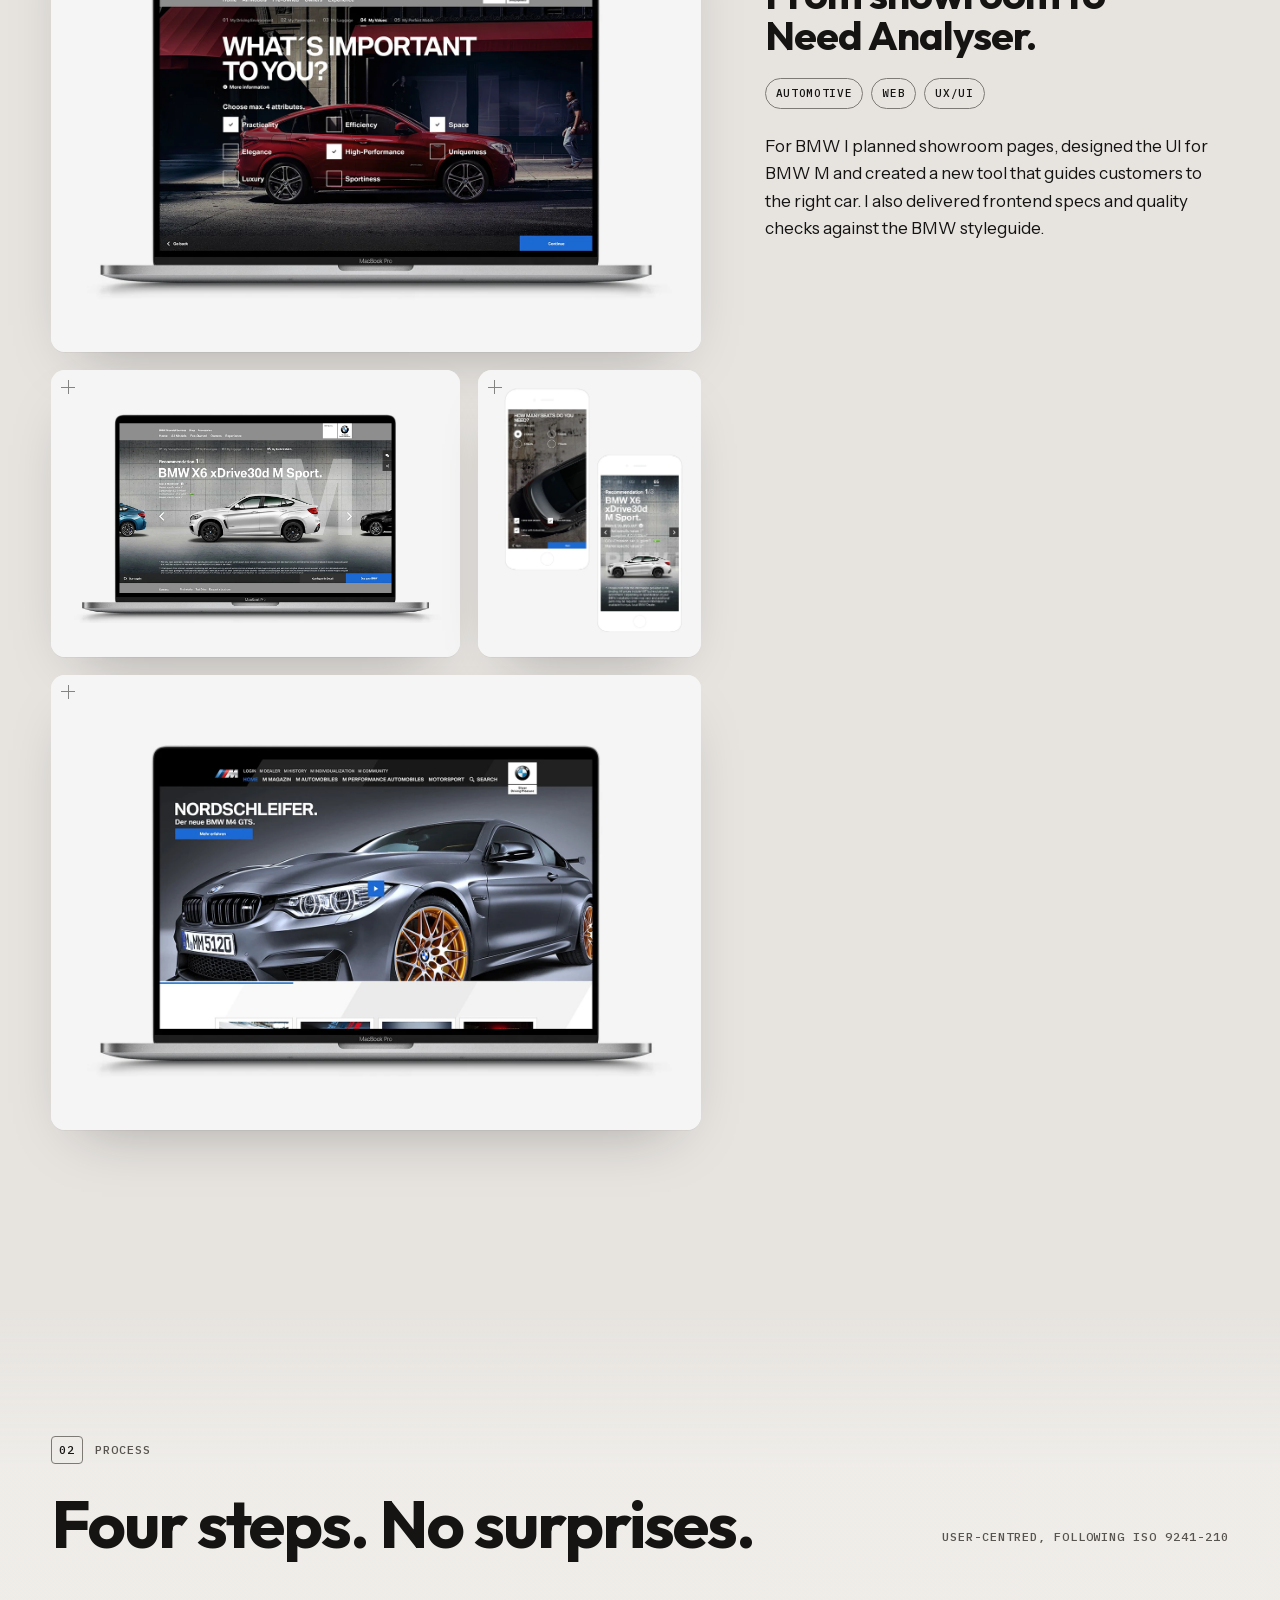
==== commit 234690ea: "Replace the ink hero with the stroke-to-UI journey, drop the portrait New scroll journey (FLUX 3 + M" ====
--- a/index.html
+++ b/index.html
@@ -1,5 +1,5 @@
 <!doctype html>
-<html lang="de" data-hero="tinte" data-bytes="8835289" data-bytes-m="5605607">
+<html lang="de" data-hero="strich" data-bytes="9741764" data-bytes-m="4228526">
 <head>
 <meta charset="utf-8">
 <meta name="viewport" content="width=device-width, initial-scale=1, viewport-fit=cover">
@@ -19,9 +19,9 @@
 <!-- fonts are self-hosted: no request to Google or any other third party -->
 <link rel="preload" href="assets/fonts/outfit-var-latin.woff2" as="font" type="font/woff2" crossorigin>
 <link rel="preload" href="assets/fonts/instrument-sans-var-latin.woff2" as="font" type="font/woff2" crossorigin>
-<link rel="stylesheet" href="assets/css/fonts.css?v=20261008e">
+<link rel="stylesheet" href="assets/css/fonts.css?v=20261123f">
 <script>(function(){var d=document.documentElement,t=null;d.classList.add('js');try{t=localStorage.getItem('theme')}catch(e){}if(t!=='dark'&&t!=='light'){t=window.matchMedia&&matchMedia('(prefers-color-scheme: dark)').matches?'dark':'light'}d.setAttribute('data-theme',t)})()</script>
-<link rel="stylesheet" href="assets/css/site.css?v=20261008e">
+<link rel="stylesheet" href="assets/css/site.css?v=20261123f">
 </head>
 <body>
 <a class="skip" href="#main" data-i18n="skip">Zum Inhalt springen</a>
@@ -104,7 +104,6 @@
       </div>
     </div>
 
-    <img class="settle-portrait" src="assets/portrait.webp" width="1200" height="1500" alt="" aria-hidden="true" decoding="async">
 
     <div class="hud chip mono" aria-hidden="true">
       <span class="hud-label" data-i18n="hudDepth">Tiefe</span>
@@ -120,7 +119,6 @@
 
   <!-- static hero: landscape phones, reduced motion -->
   <div class="hero-static">
-    <img class="hs-portrait" src="assets/portrait.webp" width="1200" height="1500" alt="" aria-hidden="true" loading="lazy" decoding="async">
     <div class="hs-inner">
       <p class="kicker mono" data-i18n="h1k">Head of Design · UX/UI &amp; KI · Zürich</p>
       <p class="hs-title"><span class="hs-hello" data-i18n="hsHello">Hoi.</span> <span data-i18n="hsName">Ich bin Fay.</span></p>
@@ -450,6 +448,6 @@
   </div>
 </aside>
 
-<script src="assets/js/site.js?v=20261008e" defer></script>
+<script src="assets/js/site.js?v=20261123f" defer></script>
 </body>
 </html>
--- a/assets/css/site.css
+++ b/assets/css/site.css
@@ -185,11 +185,11 @@
 .band .hl-wide{max-width:min(100%,10.5em)}
 .b2 .hl-caps{font-size:clamp(36px,4.4vw,78px);max-width:9.6em}
 html[data-hero="ebenen"] .b2::before{background:radial-gradient(ellipse 72% 64% at 38% 50%,rgba(var(--scrim-rgb),.76) 0%,rgba(var(--scrim-rgb),.5) 48%,rgba(var(--scrim-rgb),0) 78%)}
-html[data-hero="tinte"] .b4{width:min(40vw,600px)}
-html[data-hero="tinte"] .b3 .hl-wide{font-size:clamp(34px,4vw,72px)}
+html[data-hero="strich"] .b4{width:min(40vw,600px)}
+html[data-hero="strich"] .b3 .hl-wide{font-size:clamp(34px,4vw,72px)}
 [data-theme="dark"] .b3::before,[data-theme="dark"] .b5::before{background:radial-gradient(ellipse 74% 66% at 40% 50%,rgba(10,10,9,.84) 0%,rgba(10,10,9,.62) 48%,rgba(10,10,9,0) 80%)}
-html[data-hero="tinte"] .b4 .hl-caps{font-size:clamp(34px,3.9vw,70px)}
-html[data-hero="tinte"] .b4::before{background:radial-gradient(ellipse 72% 64% at 36% 50%,rgba(var(--scrim-rgb),.78) 0%,rgba(var(--scrim-rgb),.5) 48%,rgba(var(--scrim-rgb),0) 78%)}
+html[data-hero="strich"] .b4 .hl-caps{font-size:clamp(34px,3.9vw,70px)}
+html[data-hero="strich"] .b4::before{background:radial-gradient(ellipse 72% 64% at 36% 50%,rgba(var(--scrim-rgb),.78) 0%,rgba(var(--scrim-rgb),.5) 48%,rgba(var(--scrim-rgb),0) 78%)}
 .sub{font-size:clamp(18px,1.5vw,22px);line-height:1.45;max-width:30ch;margin-top:14px;color:var(--ink)}
 .sub-small{font-size:clamp(15px,1.15vw,18px);max-width:40ch;color:var(--text-strong)}
 .triplet{margin-top:22px;font:200 clamp(28px,3vw,52px)/1.06 var(--f-display);letter-spacing:-.02em}
@@ -232,9 +232,8 @@
 .b5 .settle-sub{--ks:clamp(0,(var(--k,0) - .62) * 4,1);opacity:var(--ks);transform:translateY(calc((1 - var(--ks)) * 16px))}
 .b5 .settle-cta{--kb:clamp(0,(var(--k,0) - .76) * 5,1);opacity:var(--kb);transform:translateY(calc((1 - var(--kb)) * 16px))}
 
-/* ink variant: the portrait settles into the calm ink */
-.settle-portrait{position:absolute;right:max(4vw,var(--gutter));bottom:0;height:min(88vh,980px);width:auto;max-width:none;pointer-events:none;mix-blend-mode:multiply;
-  opacity:var(--kp,0);transform:translate3d(0,calc((1 - var(--kp,0)) * 36px),0) scale(calc(.97 + .03 * var(--kp,0)));transform-origin:50% 100%}
+/* the opening stroke crosses the upper left, so the first words sit below it */
+html[data-hero="strich"] .b1{top:68%}
 
 /* hud + loader */
 .chip{background:var(--hud-bg);border:1px solid var(--line);border-radius:10px}
@@ -261,46 +260,37 @@
   #hero-video{object-position:50% 50%}
   .scrim-base{background:linear-gradient(to bottom,rgba(var(--scrim-rgb),.72) 0,rgba(var(--scrim-rgb),0) calc(var(--nav-h) + 72px))}
   .band{left:var(--gutter);right:var(--gutter);width:auto;top:auto;bottom:112px;bottom:calc(100lvh - 100svh + 112px);transform:none;z-index:2}
-  html[data-hero] .band::before{inset:-30% calc(-1 * var(--gutter));
+  html[data-hero] .band::before{inset:-30% calc(-1 * var(--gutter));opacity:1;
     background:linear-gradient(to bottom,rgba(var(--scrim-rgb),0) 0%,rgba(var(--scrim-rgb),.86) 18%,rgba(var(--scrim-rgb),.86) 82%,rgba(var(--scrim-rgb),0) 100%)}
   .b3,.b4,.b5{top:calc(var(--nav-h) + 28px);bottom:auto}
-  html[data-hero="tinte"] .b4{width:auto}
+  html[data-hero] .b1{top:auto}
+  html[data-hero="strich"] .b4{width:auto}
   .hl-hello{font-size:clamp(84px,24vw,170px)}
   .b2 .hl-caps{font-size:clamp(32px,8.8vw,64px)}
   .triplet{font-size:clamp(26px,7vw,48px)}
-  html[data-hero="tinte"] .b3 .hl-wide{font-size:clamp(32px,8.8vw,64px)}
-  html[data-hero="tinte"] .b4 .hl-caps{font-size:clamp(30px,8.2vw,60px)}
+  html[data-hero="strich"] .b3 .hl-wide{font-size:clamp(32px,8.8vw,64px)}
+  html[data-hero="strich"] .b4 .hl-caps{font-size:clamp(30px,8.2vw,60px)}
   .hl-settle{font-size:clamp(38px,10.4vw,80px)}
   .sub{font-size:17px}
   .sub-small{font-size:15px}
   .cta-row{margin-top:22px}
-  .settle-portrait{left:50%;right:auto;bottom:0;bottom:calc(100lvh - 100svh);height:min(50svh,640px);z-index:1;
-    transform:translate3d(-50%,calc((1 - var(--kp,0)) * 36px),0) scale(calc(.97 + .03 * var(--kp,0)))}
   .hud{display:none}
   .loader{bottom:22px;bottom:calc(100lvh - 100svh + 22px)}
 }
 
 /* static hero (landscape phones, reduced motion) */
 .hero-static{display:none}
-.hs-portrait{display:none}
 @media (orientation: landscape) and (max-width: 720px), (orientation: landscape) and (pointer: coarse) and (max-height: 560px), (prefers-reduced-motion: reduce){
   .hero{height:auto}
   .stage{display:none}
   .hero-static{display:flex;align-items:flex-end;min-height:100vh;min-height:100svh;padding:calc(var(--nav-h) + 24px) var(--gutter) 56px;position:relative;overflow:hidden;
-    background:var(--panel-2) url("../hero-tinte-ending-m.jpg") 70% 50%/cover no-repeat}
-  [data-theme="dark"] .hero-static{background-image:url("../hero-tinte-ending-m-dark.jpg")}
-  .hs-portrait{display:block;position:absolute;right:-2vw;bottom:0;height:min(78svh,860px);width:auto;max-width:none;pointer-events:none;mix-blend-mode:multiply}
-  [data-theme="dark"] .hs-portrait{mix-blend-mode:normal}
+    background:var(--panel-2) url("../hero-strich-ending-m.jpg") 70% 50%/cover no-repeat}
+  [data-theme="dark"] .hero-static{background-image:url("../hero-strich-ending-m-dark.jpg")}
   .hero-static::before{content:"";position:absolute;inset:0;z-index:1;background:linear-gradient(to top,rgba(var(--scrim-rgb),.94) 0%,rgba(var(--scrim-rgb),.72) 38%,rgba(var(--scrim-rgb),0) 70%)}
   .hs-inner{position:relative;z-index:2;max-width:640px}
   .hs-title{font:800 clamp(44px,12vw,88px)/.92 var(--f-display);letter-spacing:-.03em}
   .hs-hello{font-weight:100}
   .hero-static .sub{max-width:28ch}
-}
-
-/* portrait screens only reach the static hero through reduced motion: portrait on top, copy below */
-@media (orientation: portrait) and (prefers-reduced-motion: reduce){
-  .hs-portrait{top:calc(var(--nav-h) + 8px);bottom:auto;left:50%;right:auto;height:min(50svh,620px);transform:translateX(-50%)}
 }
 
 /* ==========================================================
@@ -576,8 +566,8 @@
 .foot-theme .theme-btn:hover{border-color:var(--night-text)}
 
 /* ---------- dark hero: the ink becomes white smoke in black water ---------- */
-[data-theme="dark"] #hero-video,[data-theme="dark"] .poster{filter:invert(1)}
-[data-theme="dark"] .settle-portrait{mix-blend-mode:normal}
+/* invert the light paper into dark paper; the hue turn keeps the yellow accent yellow instead of blue */
+[data-theme="dark"] #hero-video,[data-theme="dark"] .poster{filter:invert(1) hue-rotate(180deg)}
 [data-theme="dark"] .env-light{display:none}
 [data-theme="dark"] .contact{box-shadow:0 -1px 0 var(--line)}
 
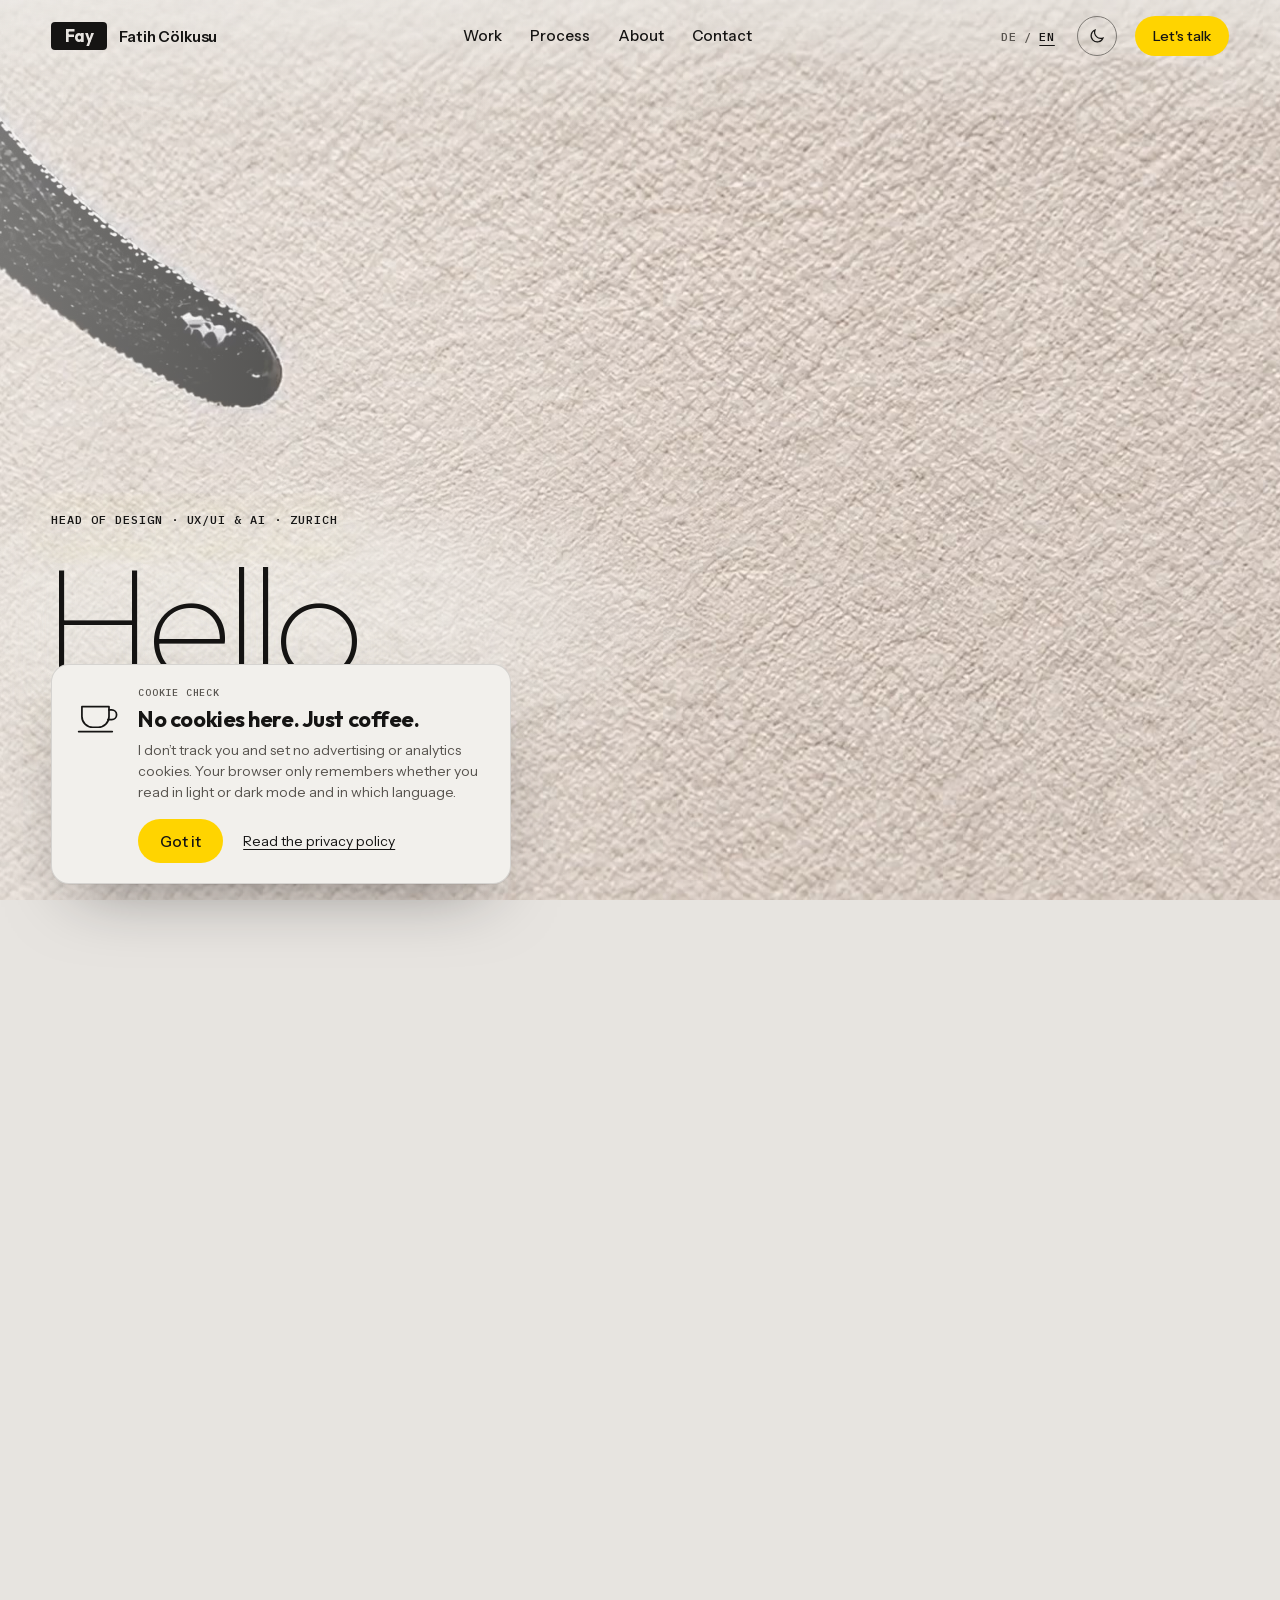
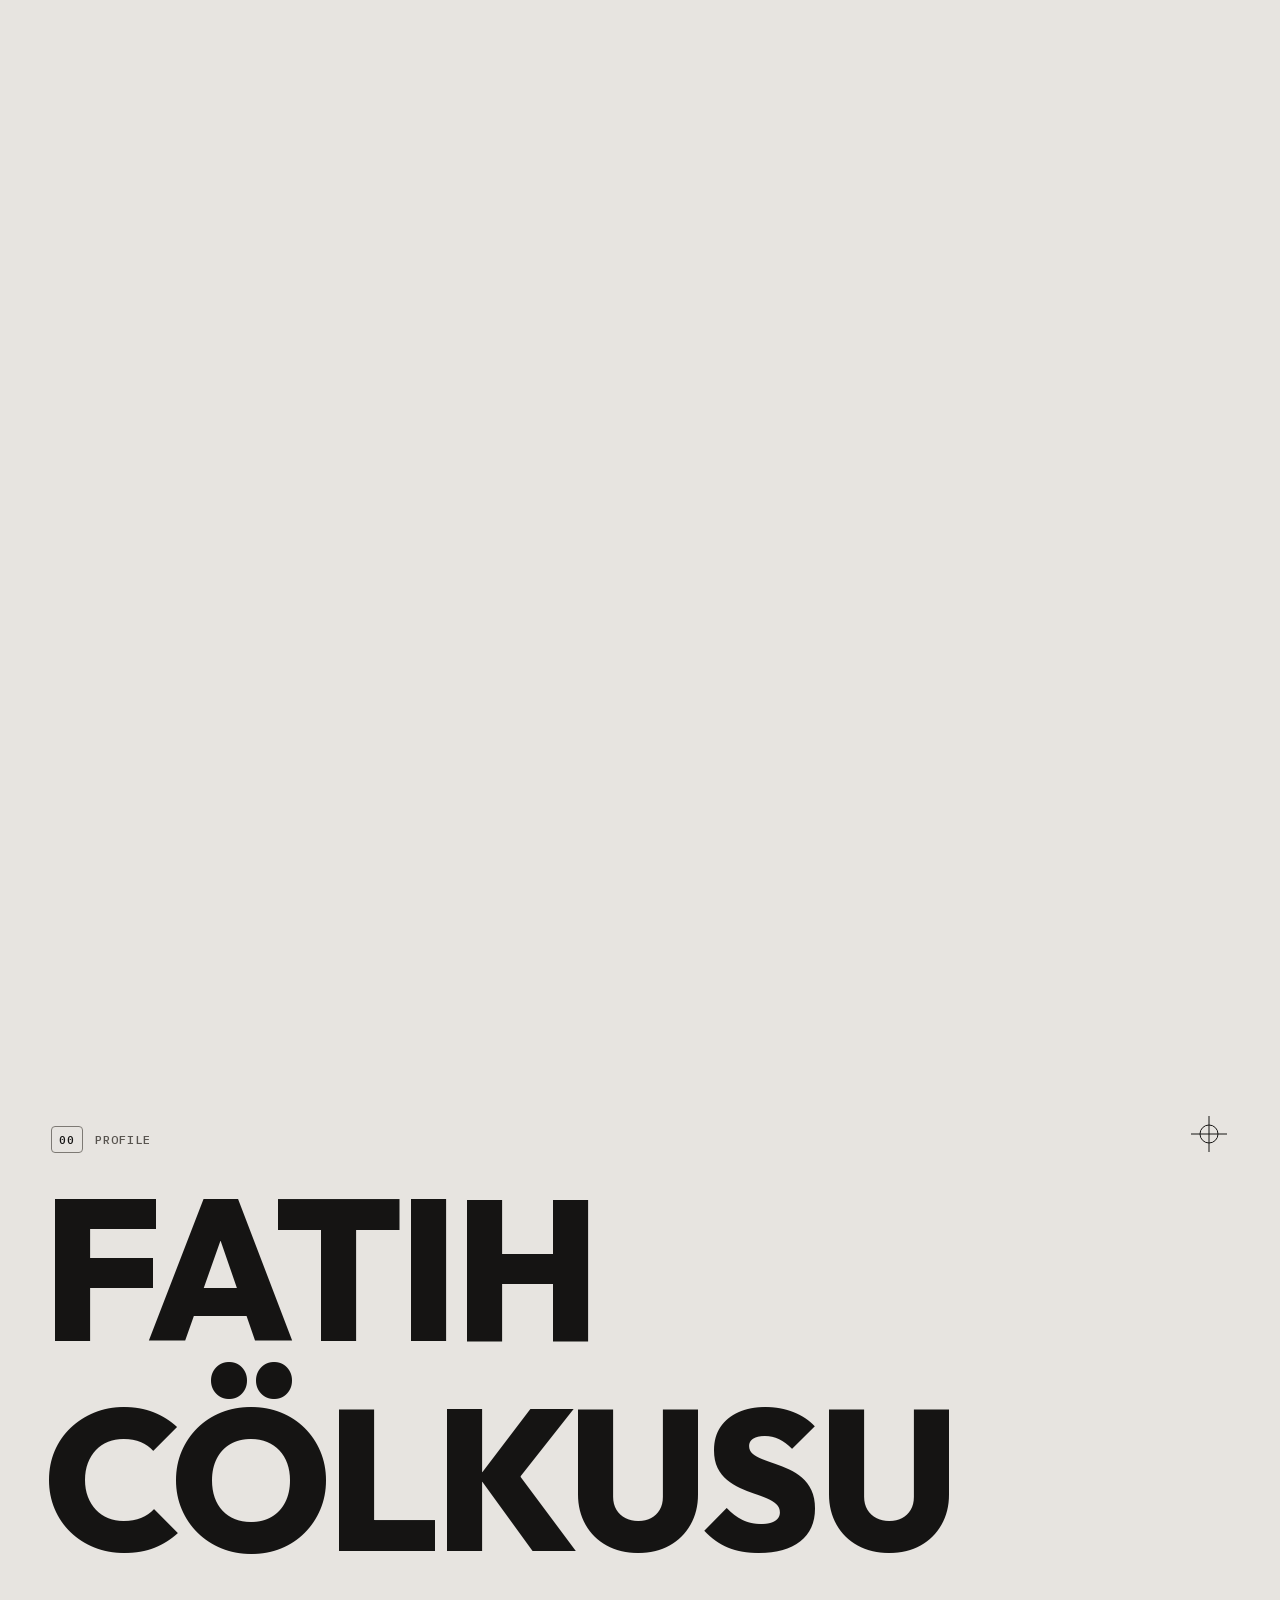
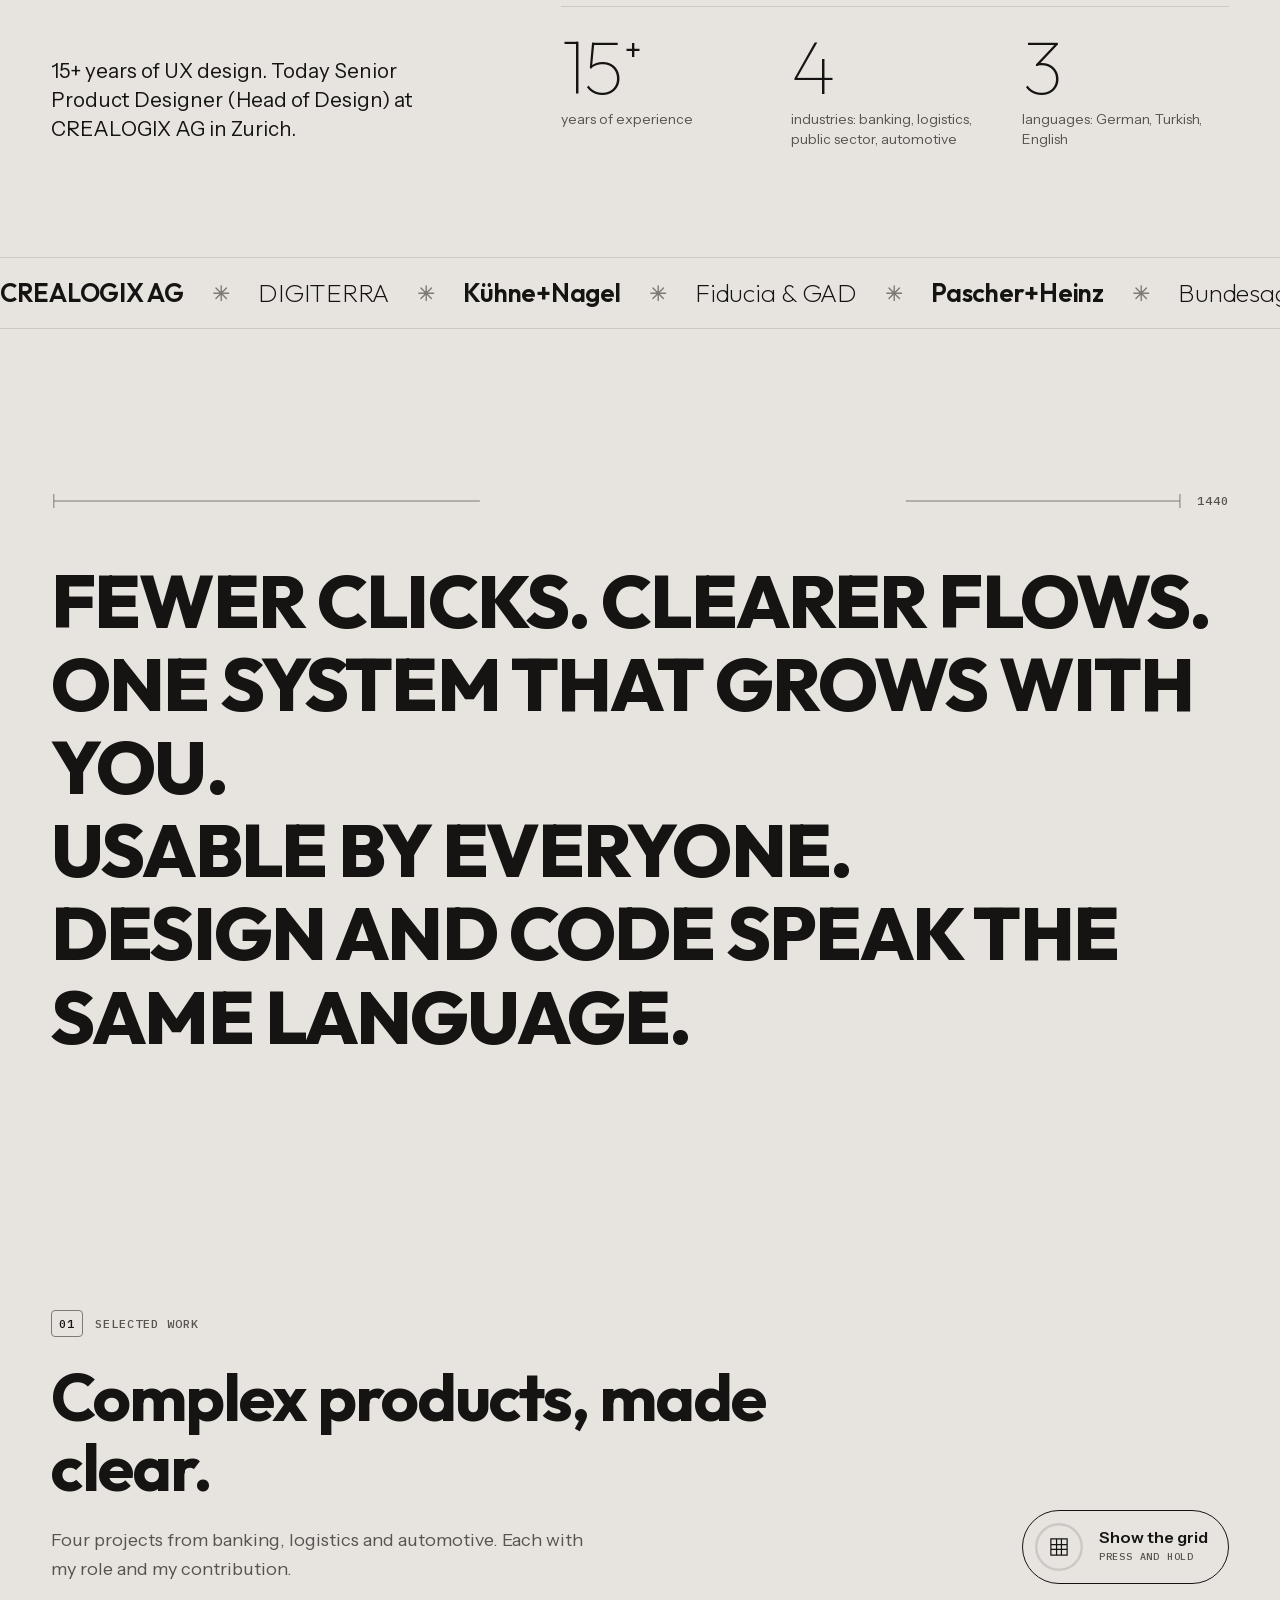
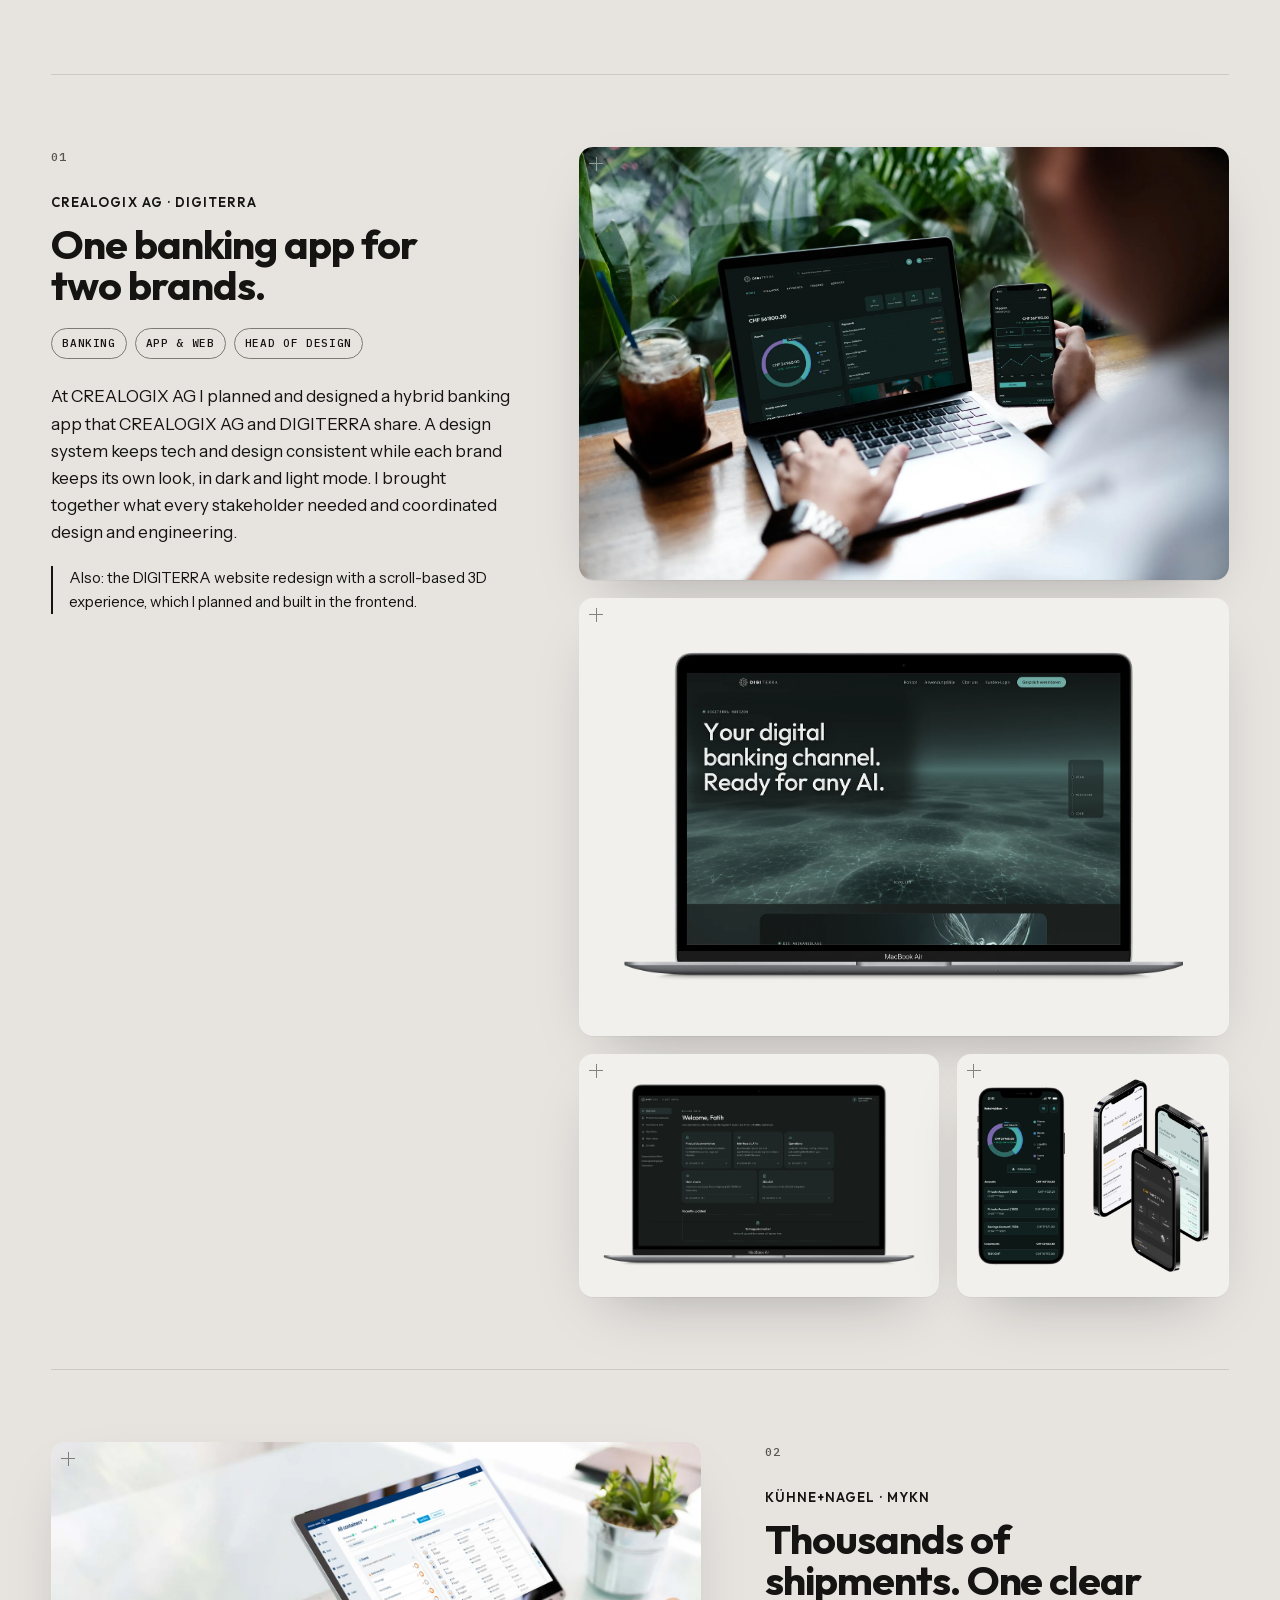
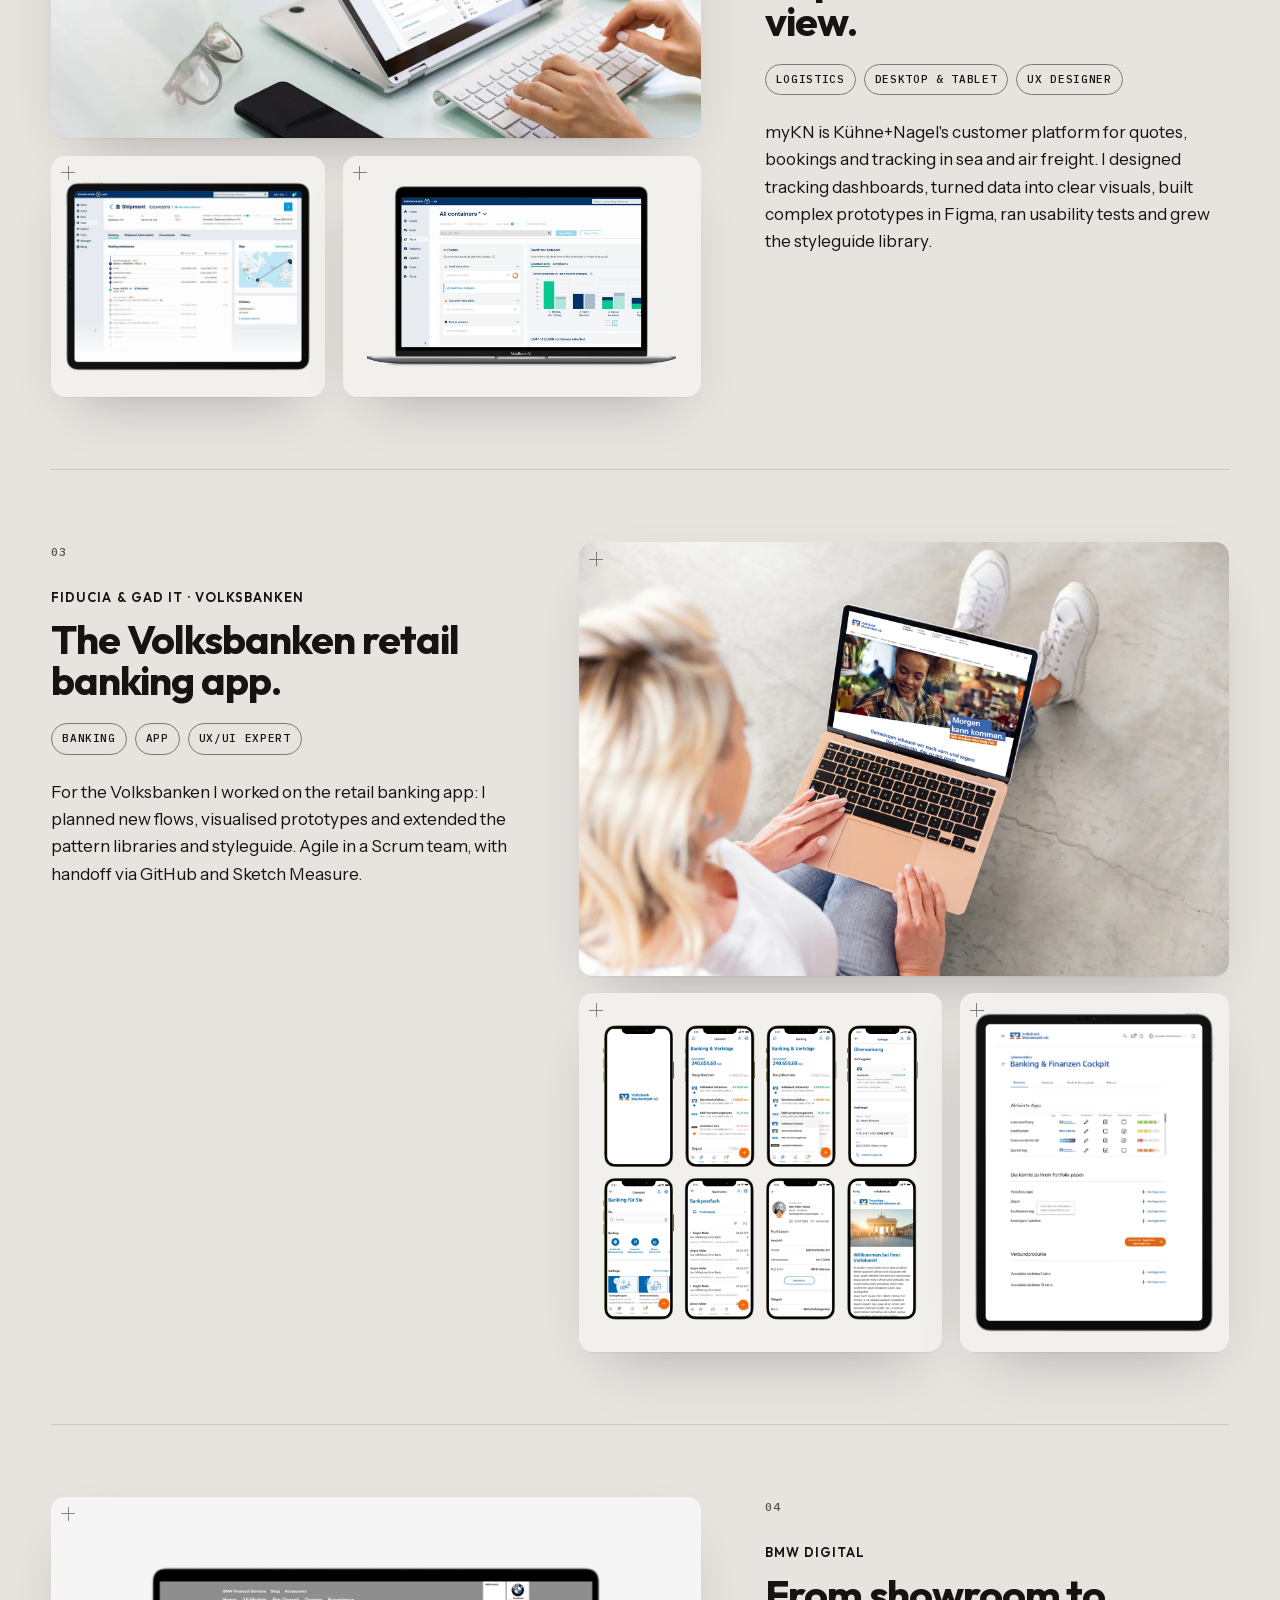
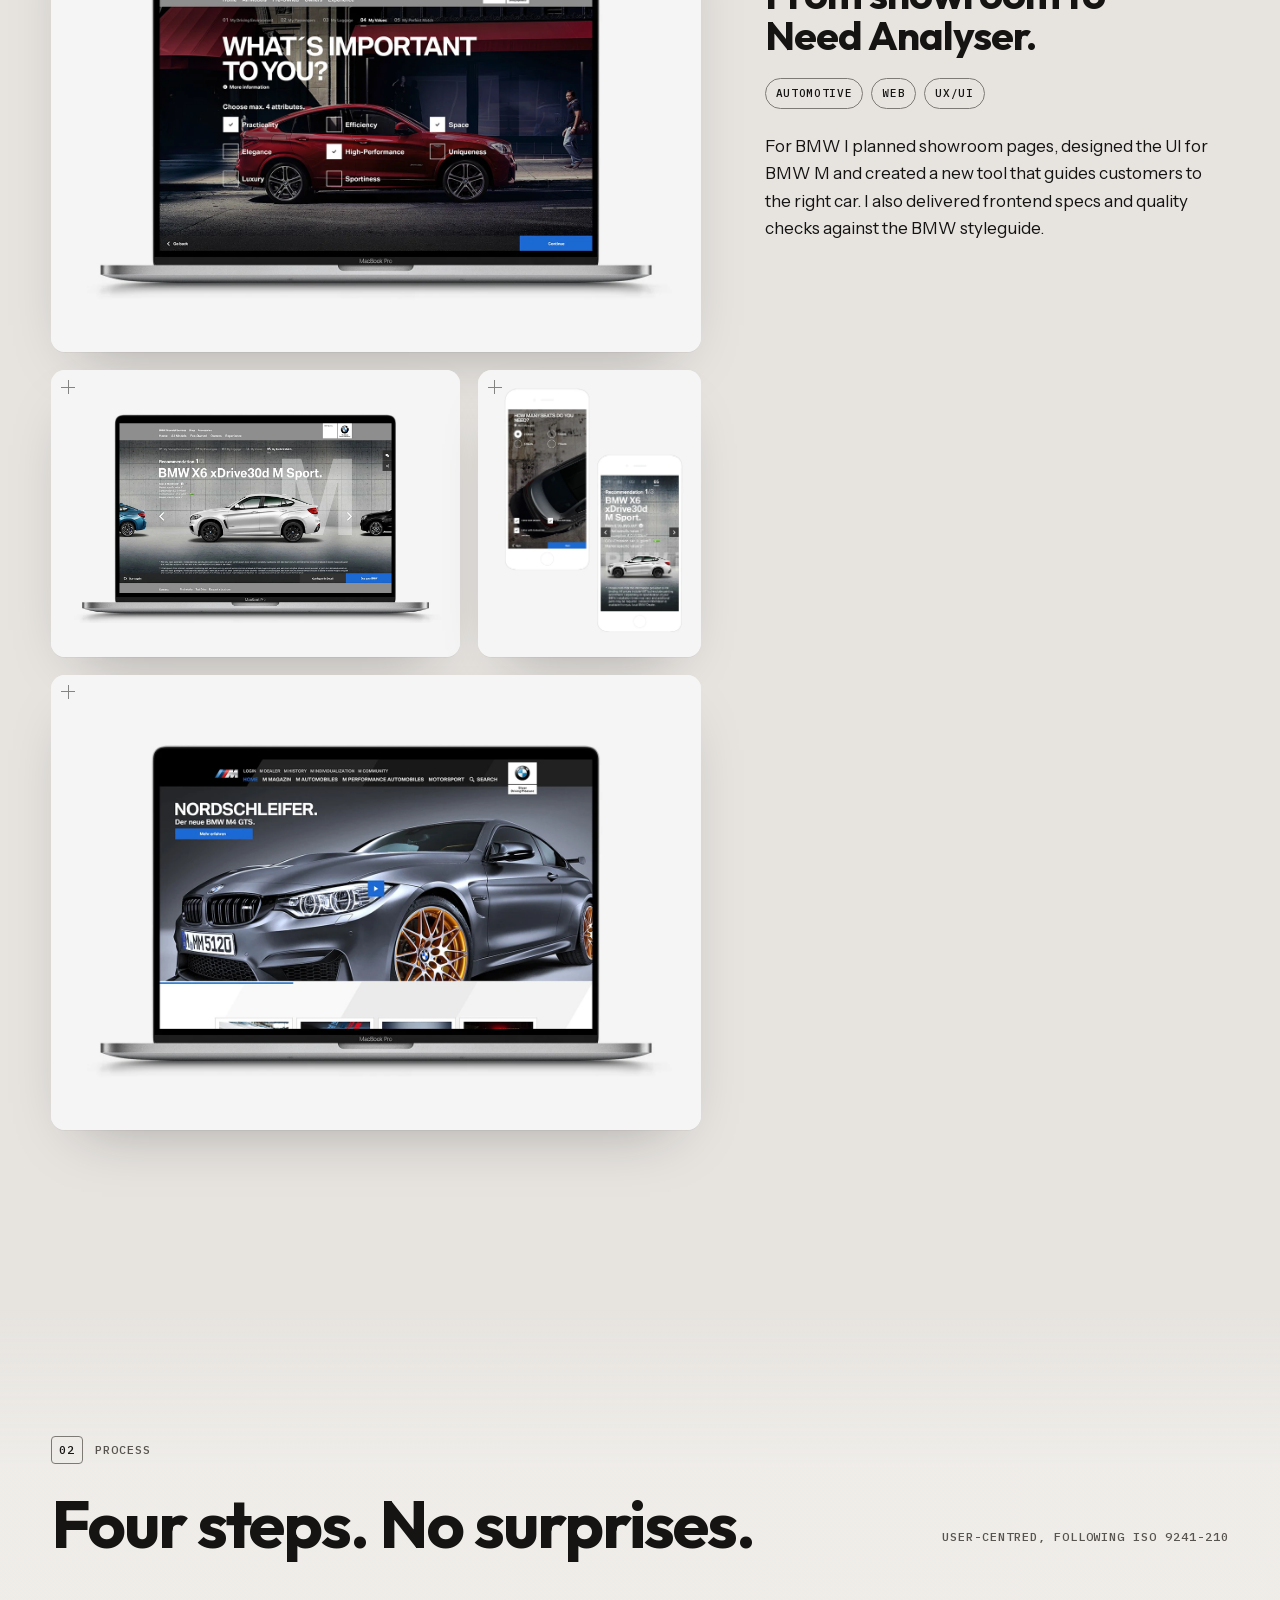
==== commit c20bfd5f: "Let the ink flow in the opening seconds of the stroke hero New first piece (MiniMax H3): the wet ink" ====
--- a/index.html
+++ b/index.html
@@ -1,5 +1,5 @@
 <!doctype html>
-<html lang="de" data-hero="strich" data-bytes="9741764" data-bytes-m="4228526">
+<html lang="de" data-hero="strich" data-bytes="9828974" data-bytes-m="4677609">
 <head>
 <meta charset="utf-8">
 <meta name="viewport" content="width=device-width, initial-scale=1, viewport-fit=cover">
@@ -19,9 +19,9 @@
 <!-- fonts are self-hosted: no request to Google or any other third party -->
 <link rel="preload" href="assets/fonts/outfit-var-latin.woff2" as="font" type="font/woff2" crossorigin>
 <link rel="preload" href="assets/fonts/instrument-sans-var-latin.woff2" as="font" type="font/woff2" crossorigin>
-<link rel="stylesheet" href="assets/css/fonts.css?v=20261123f">
+<link rel="stylesheet" href="assets/css/fonts.css?v=20261123h">
 <script>(function(){var d=document.documentElement,t=null;d.classList.add('js');try{t=localStorage.getItem('theme')}catch(e){}if(t!=='dark'&&t!=='light'){t=window.matchMedia&&matchMedia('(prefers-color-scheme: dark)').matches?'dark':'light'}d.setAttribute('data-theme',t)})()</script>
-<link rel="stylesheet" href="assets/css/site.css?v=20261123f">
+<link rel="stylesheet" href="assets/css/site.css?v=20261123h">
 </head>
 <body>
 <a class="skip" href="#main" data-i18n="skip">Zum Inhalt springen</a>
@@ -448,6 +448,6 @@
   </div>
 </aside>
 
-<script src="assets/js/site.js?v=20261123f" defer></script>
+<script src="assets/js/site.js?v=20261123h" defer></script>
 </body>
 </html>
--- a/assets/css/site.css
+++ b/assets/css/site.css
@@ -234,6 +234,8 @@
 
 /* the opening stroke crosses the upper left, so the first words sit below it */
 html[data-hero="strich"] .b1{top:68%}
+/* the fresh stroke runs right behind the second line, so that band gets a denser veil */
+html[data-hero="strich"] .b2::before{background:radial-gradient(ellipse 76% 68% at 40% 50%,rgba(var(--scrim-rgb),.88) 0%,rgba(var(--scrim-rgb),.7) 50%,rgba(var(--scrim-rgb),0) 82%)}
 
 /* hud + loader */
 .chip{background:var(--hud-bg);border:1px solid var(--line);border-radius:10px}
